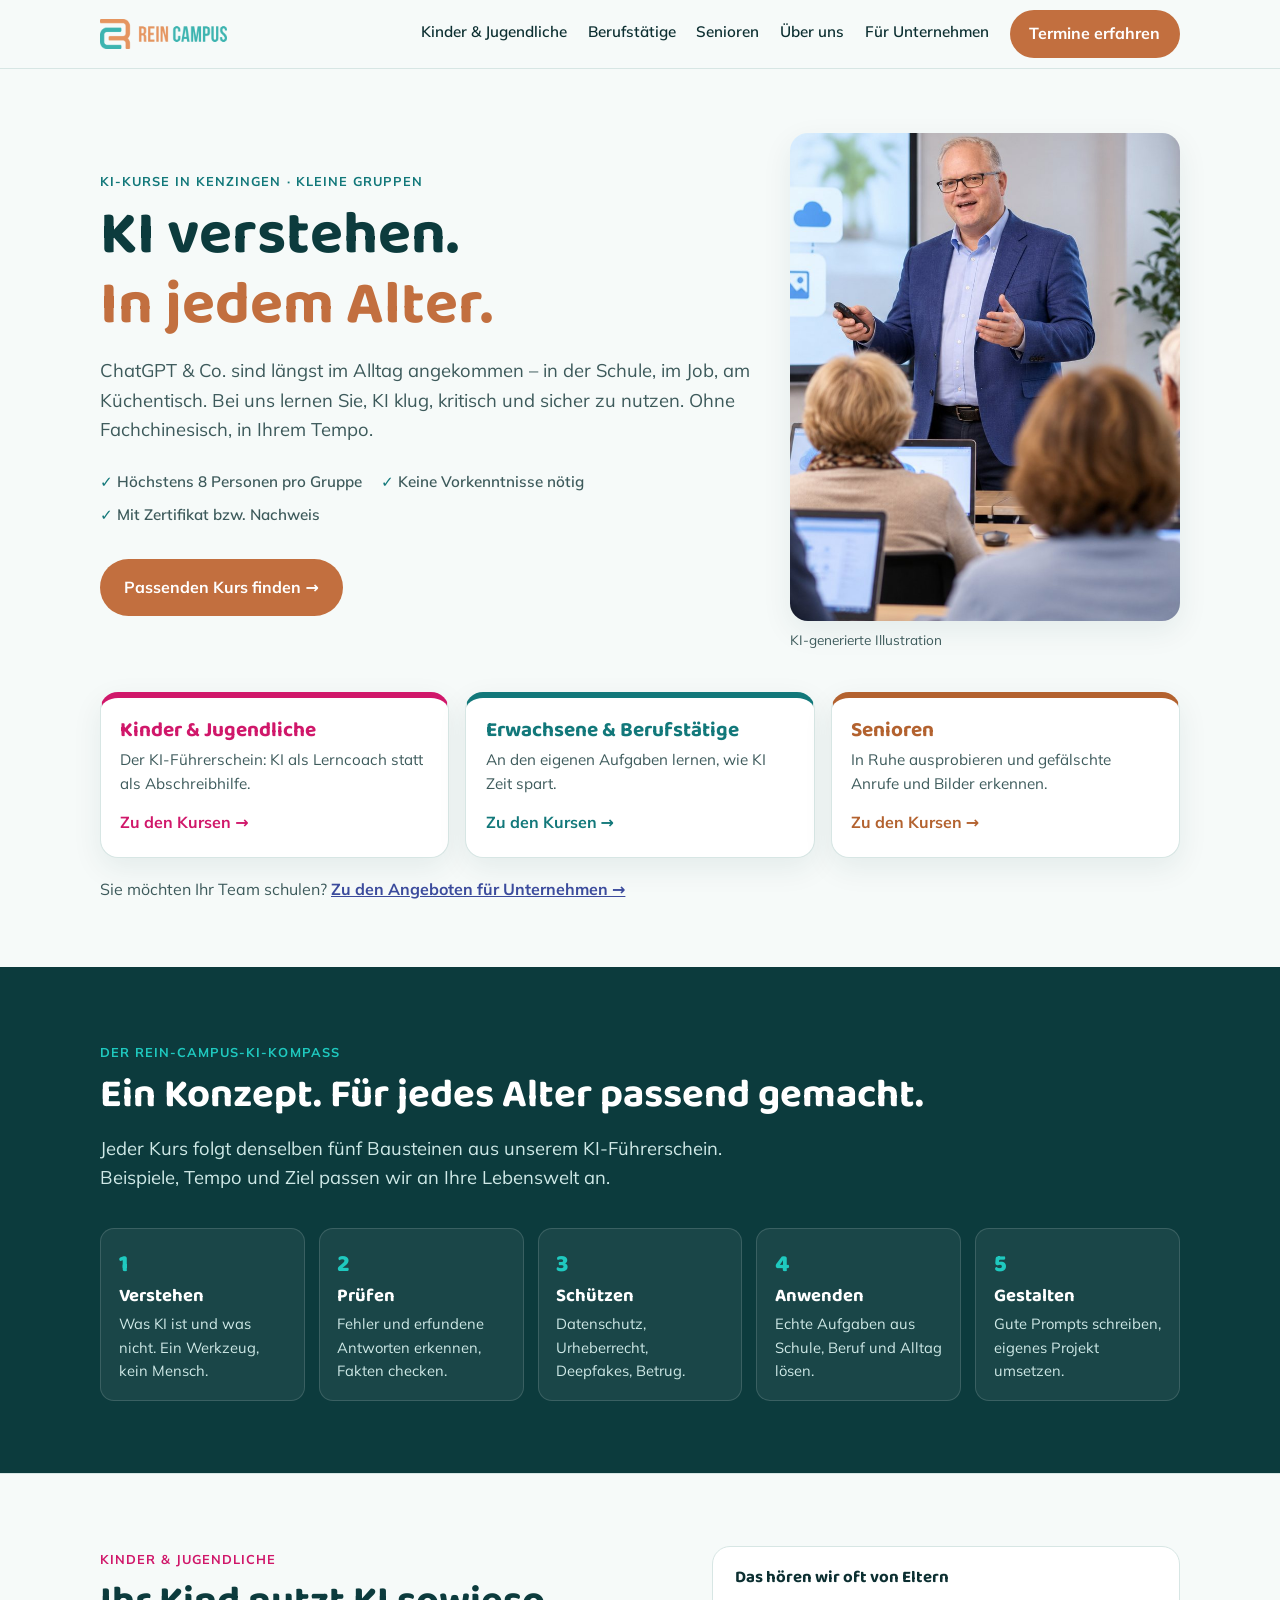
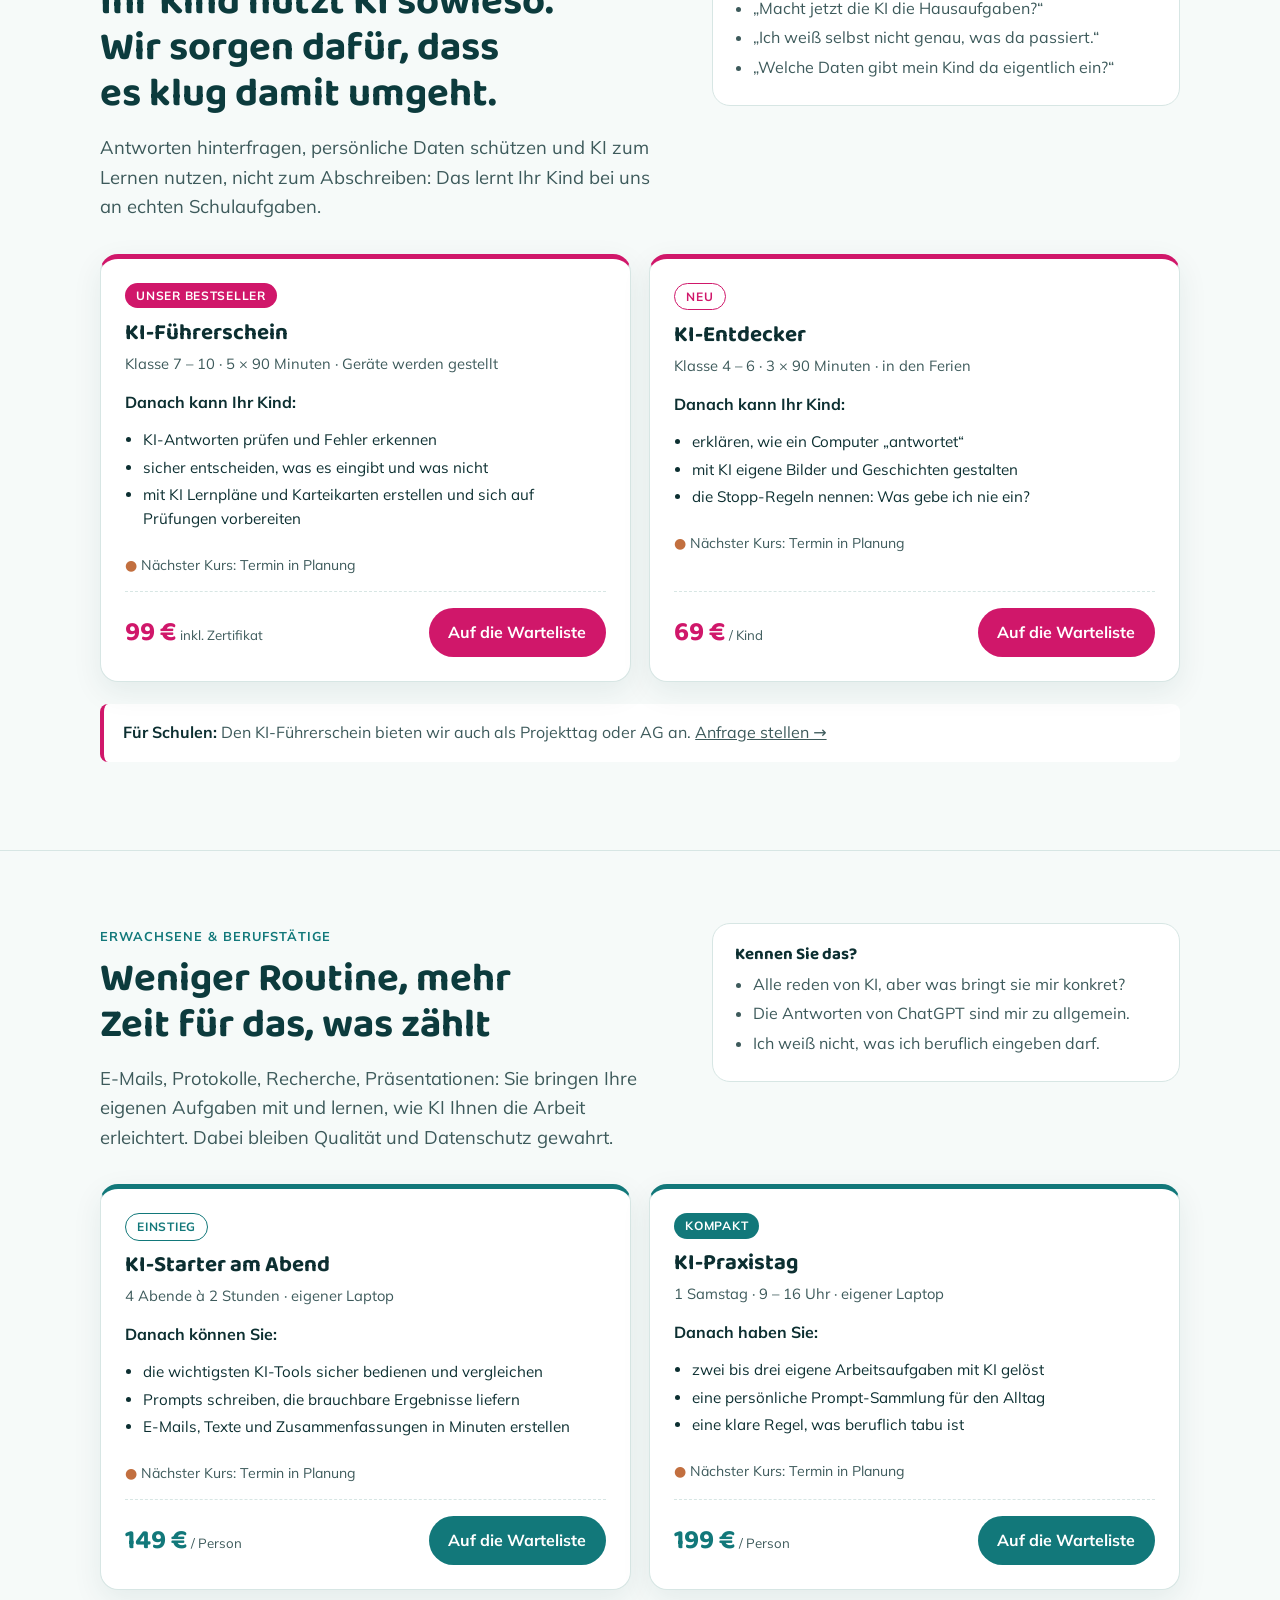
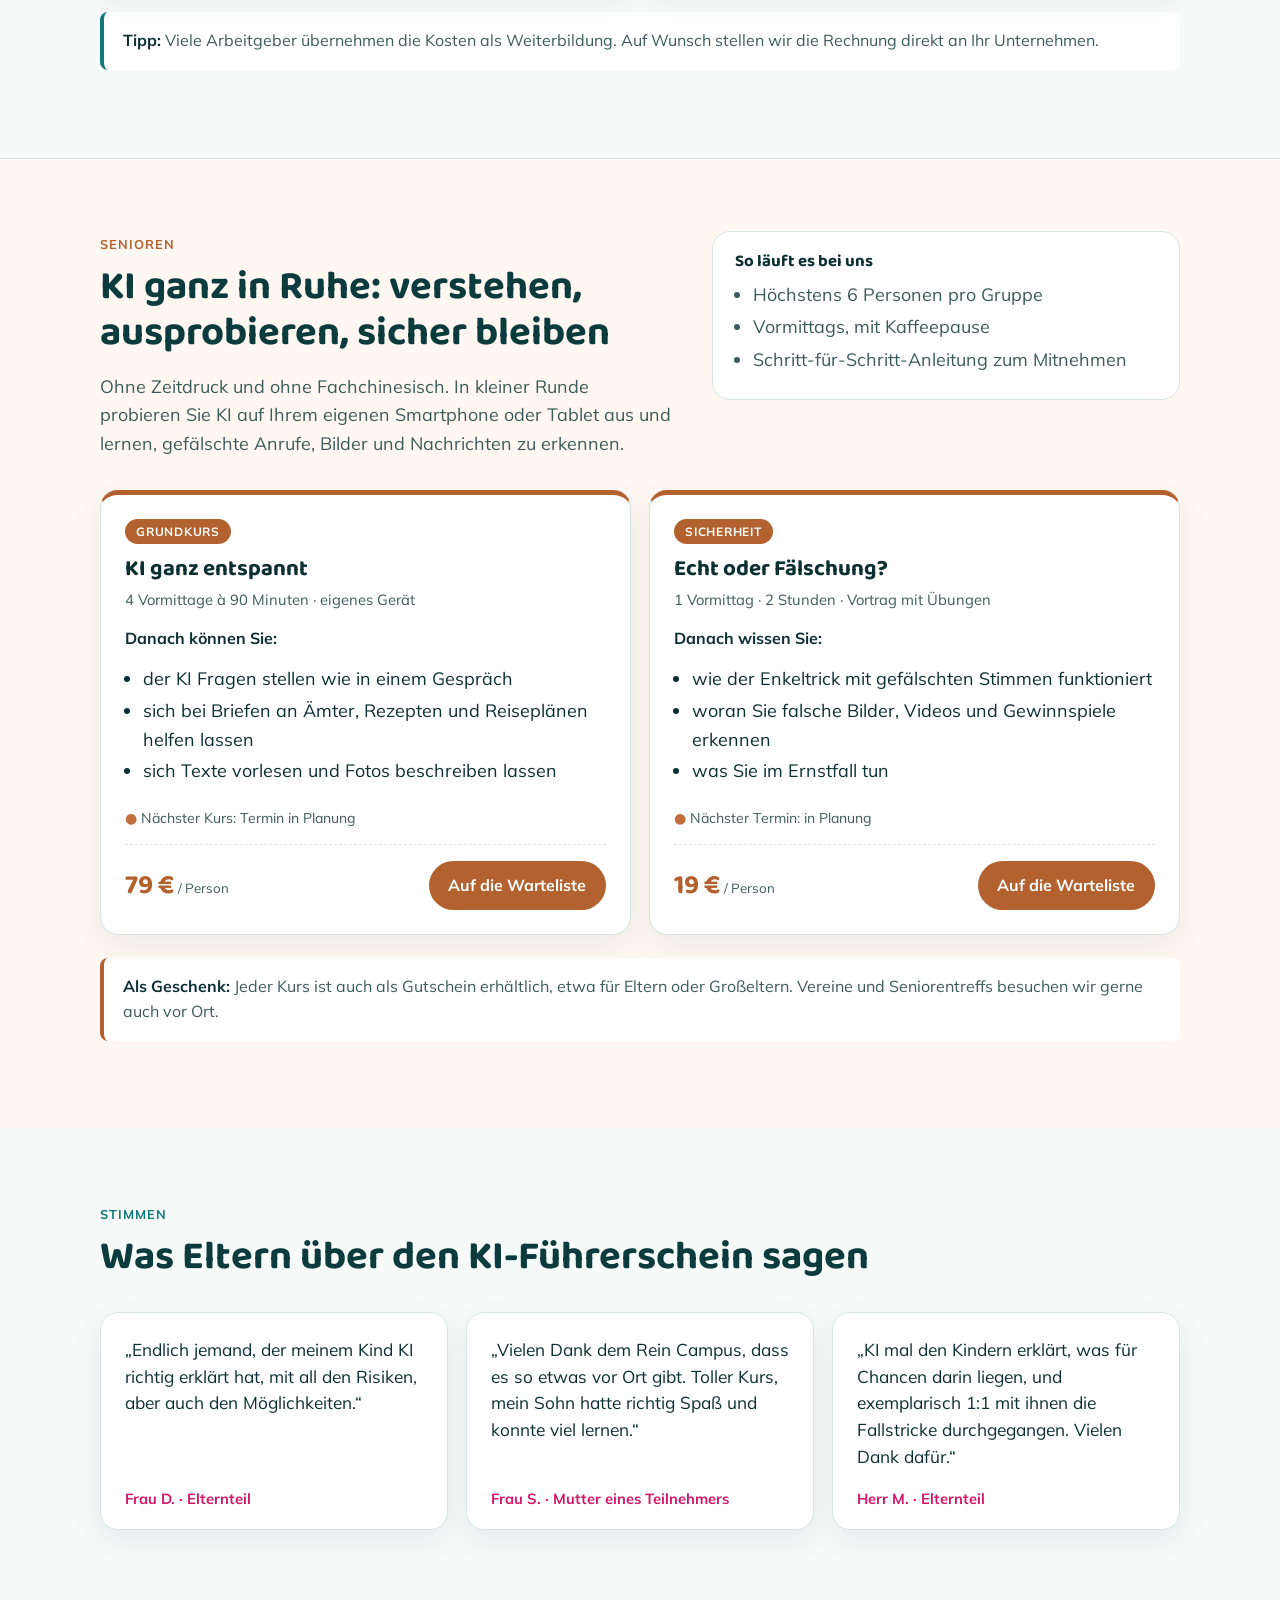
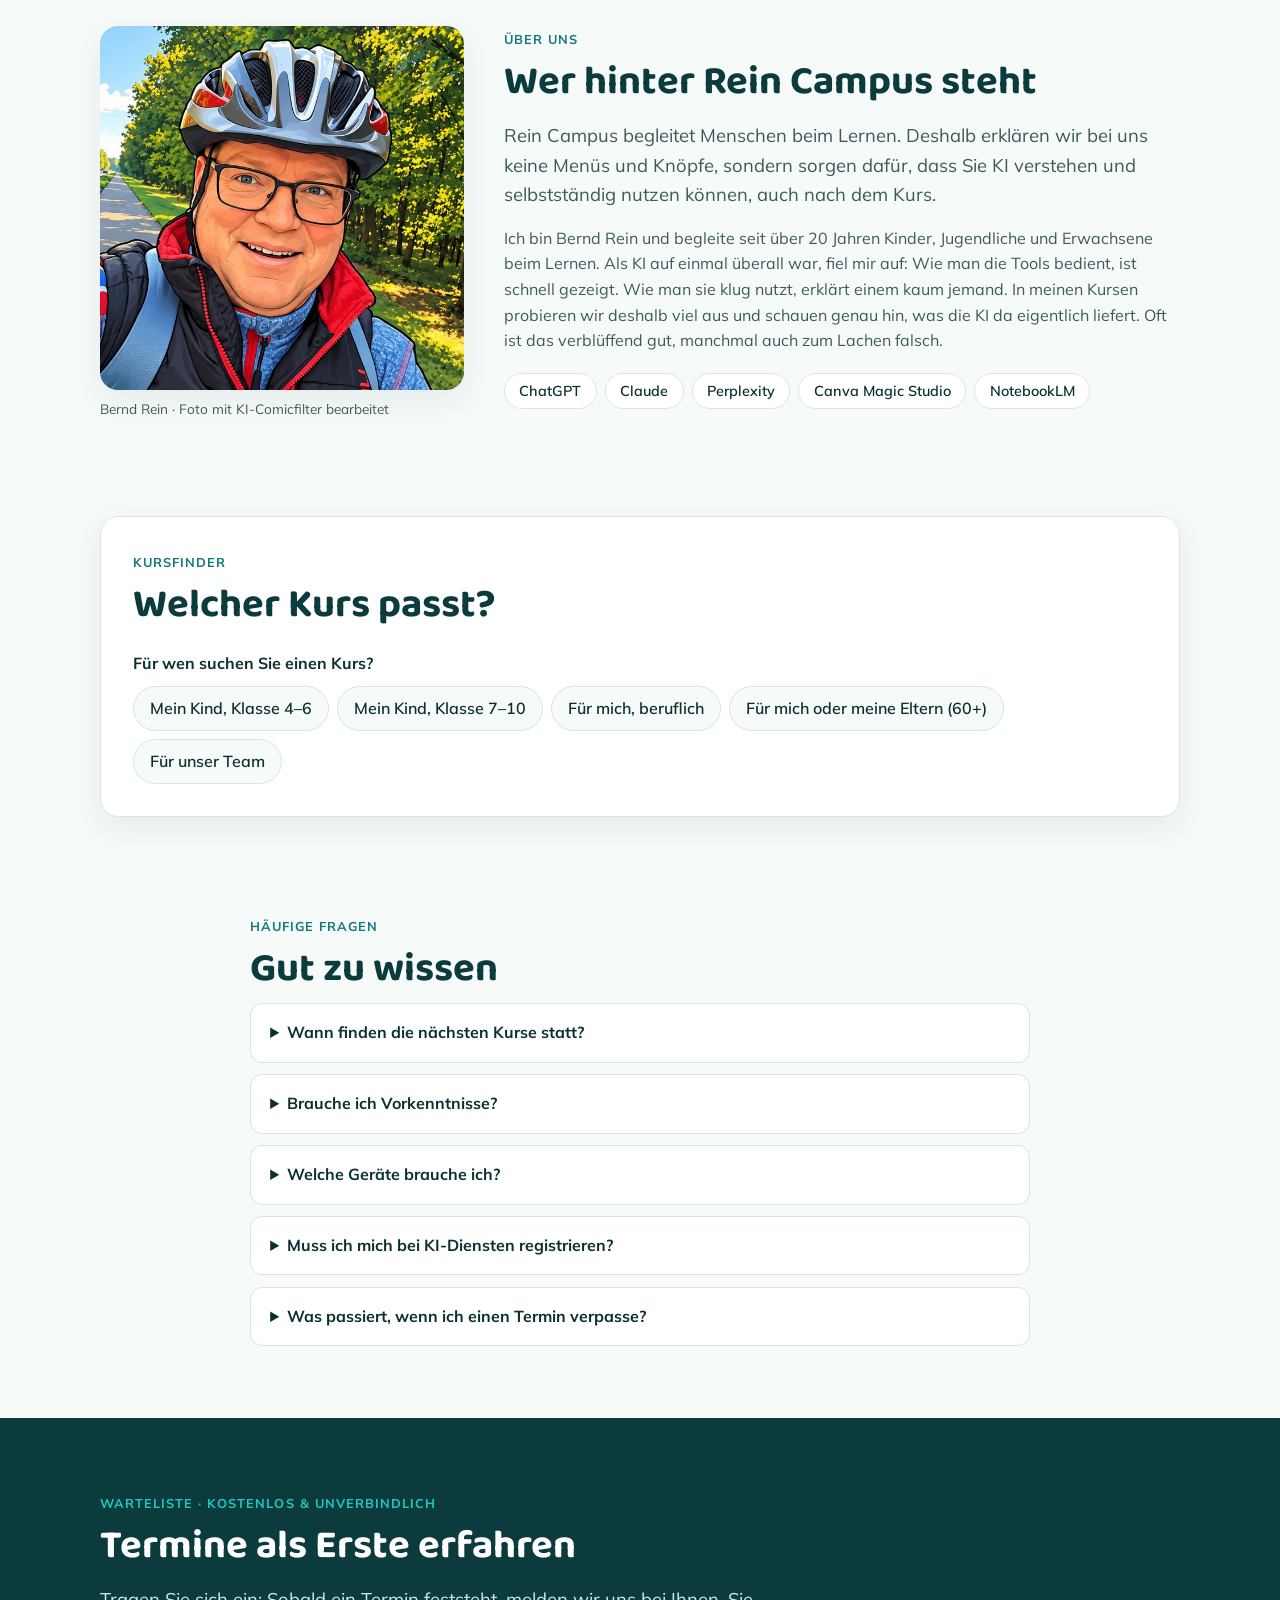
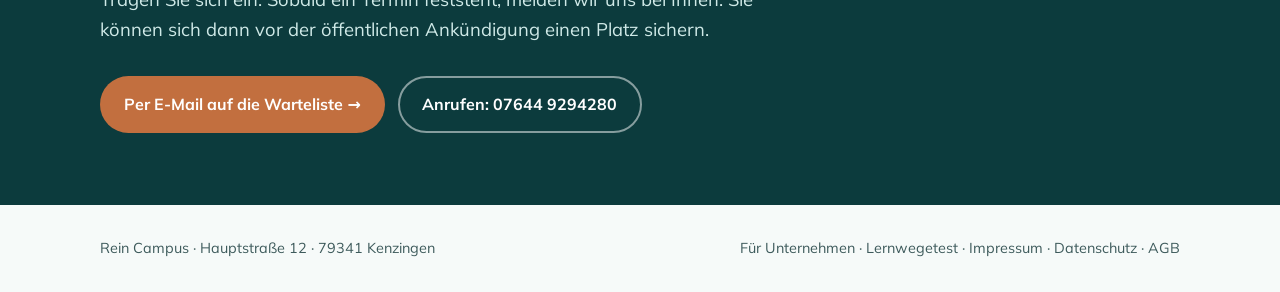
==== index.html @ b0bb27d5 "feat: replace waitlist form with mail and phone contact Co-Authored-By: Claude Haiku 5.5 <noreply@an" ====
<!DOCTYPE html>
<html lang="de">
<head>
<meta charset="UTF-8">
<meta name="viewport" content="width=device-width, initial-scale=1.0">
<meta http-equiv="Content-Security-Policy" content="default-src 'self'; script-src 'self'; style-src 'self' 'unsafe-inline'; img-src 'self' data:; font-src 'self'; connect-src 'self'; form-action 'self'; base-uri 'self'; object-src 'none'">
<meta name="referrer" content="strict-origin-when-cross-origin">
<link rel="icon" type="image/x-icon" href="assets/favicon.ico">
<title>KI-Kurse für jedes Alter | Rein Campus Kenzingen</title>
<meta name="description" content="KI verstehen, kritisch nutzen, sicher anwenden – in kleinen Gruppen für Kinder und Jugendliche, Berufstätige und Senioren. Rein Campus Kenzingen.">
<link rel="canonical" href="https://hello-learn.de/">
<meta property="og:title" content="KI-Kurse für jedes Alter | Rein Campus Kenzingen">
<meta property="og:description" content="KI verstehen, kritisch nutzen, sicher anwenden – in kleinen Gruppen für Kinder und Jugendliche, Berufstätige und Senioren. Rein Campus Kenzingen.">
<meta property="og:url" content="https://hello-learn.de/">
<link rel="stylesheet" href="css/fonts.css">
<link rel="stylesheet" href="css/ki-kurse.css">
<link rel="stylesheet" href="css/kurse-page.css">
<link rel="stylesheet" href="css/effects.css">
</head>
<body>

<header>
  <div class="wrap nav">
    <a href="#top" aria-label="Rein Campus Startseite"><img src="assets/reincampus-logo.png" alt="Rein Campus"></a>
    <nav class="nav-links" aria-label="Hauptnavigation">
      <a href="#jugendliche">Kinder &amp; Jugendliche</a>
      <a href="#berufstaetige">Berufstätige</a>
      <a href="#senioren">Senioren</a>
      <a href="#ueber-uns">Über uns</a>
      <a href="pages/firmen.html">Für Unternehmen</a>
      <a class="btn btn-primary" href="#warteliste">Termine erfahren</a>
    </nav>
  </div>
</header>

<main id="top">

  <!-- HERO -->
  <section class="hero">
    <div class="wrap">
      <div class="hero-grid">
        <div>
          <span class="eyebrow">KI-Kurse in Kenzingen · kleine Gruppen</span>
          <h1>KI verstehen. <span>In jedem Alter.</span></h1>
          <p class="lead">ChatGPT &amp; Co. sind längst im Alltag angekommen – in der Schule, im Job, am Küchentisch. Bei uns lernen Sie, KI klug, kritisch und sicher zu nutzen. Ohne Fachchinesisch, in Ihrem Tempo.</p>
          <ul class="facts">
            <li>Höchstens 8 Personen pro Gruppe</li>
            <li>Keine Vorkenntnisse nötig</li>
            <li>Mit Zertifikat bzw. Nachweis</li>
          </ul>
          <div class="btn-row">
            <a class="btn btn-primary" href="#kursfinder">Passenden Kurs finden →</a>
          </div>
        </div>
        <figure class="hero-photo">
          <img src="assets/kurs-illustration.jpg" width="760" height="950" alt="Illustration: Kursleiter erklärt vor einem Bildschirm, Teilnehmende arbeiten an Laptops">
          <figcaption>KI-generierte Illustration</figcaption>
        </figure>
      </div>

      <div class="aud-grid">
        <a class="aud jugend" href="#jugendliche">
          <h3>Kinder &amp; Jugendliche</h3>
          <p>Der KI-Führerschein: KI als Lerncoach statt als Abschreibhilfe.</p>
          <span class="more">Zu den Kursen →</span>
        </a>
        <a class="aud beruf" href="#berufstaetige">
          <h3>Erwachsene &amp; Berufstätige</h3>
          <p>An den eigenen Aufgaben lernen, wie KI Zeit spart.</p>
          <span class="more">Zu den Kursen →</span>
        </a>
        <a class="aud senior" href="#senioren">
          <h3>Senioren</h3>
          <p>In Ruhe ausprobieren und gefälschte Anrufe und Bilder erkennen.</p>
          <span class="more">Zu den Kursen →</span>
        </a>
      </div>
      <p class="b2b-hint">Sie möchten Ihr Team schulen? <a href="pages/firmen.html">Zu den Angeboten für Unternehmen →</a></p>
    </div>
  </section>

  <!-- KONZEPT -->
  <section class="kompass" id="kompass">
    <div class="wrap">
      <span class="eyebrow">Der Rein-Campus-KI-Kompass</span>
      <h2>Ein Konzept. Für jedes Alter passend gemacht.</h2>
      <p class="lead">Jeder Kurs folgt denselben fünf Bausteinen aus unserem KI-Führerschein. Beispiele, Tempo und Ziel passen wir an Ihre Lebenswelt an.</p>
      <div class="pillars">
        <div class="pillar"><div class="n">1</div><h3>Verstehen</h3><p>Was KI ist und was nicht. Ein Werkzeug, kein Mensch.</p></div>
        <div class="pillar"><div class="n">2</div><h3>Prüfen</h3><p>Fehler und erfundene Antworten erkennen, Fakten checken.</p></div>
        <div class="pillar"><div class="n">3</div><h3>Schützen</h3><p>Datenschutz, Urheberrecht, Deepfakes, Betrug.</p></div>
        <div class="pillar"><div class="n">4</div><h3>Anwenden</h3><p>Echte Aufgaben aus Schule, Beruf und Alltag lösen.</p></div>
        <div class="pillar"><div class="n">5</div><h3>Gestalten</h3><p>Gute Prompts schreiben, eigenes Projekt umsetzen.</p></div>
      </div>
    </div>
  </section>

  <!-- JUGENDLICHE -->
  <section class="target" id="jugendliche">
    <div class="wrap">
      <div class="head">
        <div>
          <span class="eyebrow">Kinder &amp; Jugendliche</span>
          <h2>Ihr Kind nutzt KI sowieso. Wir sorgen dafür, dass es klug damit umgeht.</h2>
          <p class="lead">Antworten hinterfragen, persönliche Daten schützen und KI zum Lernen nutzen, nicht zum Abschreiben: Das lernt Ihr Kind bei uns an echten Schulaufgaben.</p>
        </div>
        <div class="box">
          <h3>Das hören wir oft von Eltern</h3>
          <ul>
            <li>„Macht jetzt die KI die Hausaufgaben?“</li>
            <li>„Ich weiß selbst nicht genau, was da passiert.“</li>
            <li>„Welche Daten gibt mein Kind da eigentlich ein?“</li>
          </ul>
        </div>
      </div>
      <div class="offers">
        <article class="offer">
          <span class="tag">Unser Bestseller</span>
          <h3>KI-Führerschein</h3>
          <p class="meta">Klasse 7 – 10 · 5 × 90 Minuten · Geräte werden gestellt</p>
          <p class="outcome">Danach kann Ihr Kind:</p>
          <ul>
            <li>KI-Antworten prüfen und Fehler erkennen</li>
            <li>sicher entscheiden, was es eingibt und was nicht</li>
            <li>mit KI Lernpläne und Karteikarten erstellen und sich auf Prüfungen vorbereiten</li>
          </ul>
          <p class="status">Nächster Kurs: Termin in Planung</p>
          <div class="price"><div><strong>99 €</strong> <small>inkl. Zertifikat</small></div><a class="btn" href="#warteliste" data-interest="KI-Führerschein (Kl. 7–10)">Auf die Warteliste</a></div>
        </article>
        <article class="offer">
          <span class="tag soft">Neu</span>
          <h3>KI-Entdecker</h3>
          <p class="meta">Klasse 4 – 6 · 3 × 90 Minuten · in den Ferien</p>
          <p class="outcome">Danach kann Ihr Kind:</p>
          <ul>
            <li>erklären, wie ein Computer „antwortet“</li>
            <li>mit KI eigene Bilder und Geschichten gestalten</li>
            <li>die Stopp-Regeln nennen: Was gebe ich nie ein?</li>
          </ul>
          <p class="status">Nächster Kurs: Termin in Planung</p>
          <div class="price"><div><strong>69 €</strong> <small>/ Kind</small></div><a class="btn" href="#warteliste" data-interest="KI-Entdecker (Kl. 4–6)">Auf die Warteliste</a></div>
        </article>
      </div>
      <p class="note"><strong>Für Schulen:</strong> Den KI-Führerschein bieten wir auch als Projekttag oder AG an. <a href="#warteliste" data-interest="KI-Führerschein für Schulen">Anfrage stellen →</a></p>
    </div>
  </section>

  <!-- BERUFSTÄTIGE -->
  <section class="target" id="berufstaetige">
    <div class="wrap">
      <div class="head">
        <div>
          <span class="eyebrow">Erwachsene &amp; Berufstätige</span>
          <h2>Weniger Routine, mehr Zeit für das, was zählt</h2>
          <p class="lead">E-Mails, Protokolle, Recherche, Präsentationen: Sie bringen Ihre eigenen Aufgaben mit und lernen, wie KI Ihnen die Arbeit erleichtert. Dabei bleiben Qualität und Datenschutz gewahrt.</p>
        </div>
        <div class="box">
          <h3>Kennen Sie das?</h3>
          <ul>
            <li>Alle reden von KI, aber was bringt sie mir konkret?</li>
            <li>Die Antworten von ChatGPT sind mir zu allgemein.</li>
            <li>Ich weiß nicht, was ich beruflich eingeben darf.</li>
          </ul>
        </div>
      </div>
      <div class="offers">
        <article class="offer">
          <span class="tag soft">Einstieg</span>
          <h3>KI-Starter am Abend</h3>
          <p class="meta">4 Abende à 2 Stunden · eigener Laptop</p>
          <p class="outcome">Danach können Sie:</p>
          <ul>
            <li>die wichtigsten KI-Tools sicher bedienen und vergleichen</li>
            <li>Prompts schreiben, die brauchbare Ergebnisse liefern</li>
            <li>E-Mails, Texte und Zusammenfassungen in Minuten erstellen</li>
          </ul>
          <p class="status">Nächster Kurs: Termin in Planung</p>
          <div class="price"><div><strong>149 €</strong> <small>/ Person</small></div><a class="btn" href="#warteliste" data-interest="KI-Starter am Abend">Auf die Warteliste</a></div>
        </article>
        <article class="offer">
          <span class="tag">Kompakt</span>
          <h3>KI-Praxistag</h3>
          <p class="meta">1 Samstag · 9 – 16 Uhr · eigener Laptop</p>
          <p class="outcome">Danach haben Sie:</p>
          <ul>
            <li>zwei bis drei eigene Arbeitsaufgaben mit KI gelöst</li>
            <li>eine persönliche Prompt-Sammlung für den Alltag</li>
            <li>eine klare Regel, was beruflich tabu ist</li>
          </ul>
          <p class="status">Nächster Kurs: Termin in Planung</p>
          <div class="price"><div><strong>199 €</strong> <small>/ Person</small></div><a class="btn" href="#warteliste" data-interest="KI-Praxistag">Auf die Warteliste</a></div>
        </article>
      </div>
      <p class="note"><strong>Tipp:</strong> Viele Arbeitgeber übernehmen die Kosten als Weiterbildung. Auf Wunsch stellen wir die Rechnung direkt an Ihr Unternehmen.</p>
    </div>
  </section>

  <!-- SENIOREN -->
  <section class="target" id="senioren">
    <div class="wrap">
      <div class="head">
        <div>
          <span class="eyebrow">Senioren</span>
          <h2>KI ganz in Ruhe: verstehen, ausprobieren, sicher bleiben</h2>
          <p class="lead">Ohne Zeitdruck und ohne Fachchinesisch. In kleiner Runde probieren Sie KI auf Ihrem eigenen Smartphone oder Tablet aus und lernen, gefälschte Anrufe, Bilder und Nachrichten zu erkennen.</p>
        </div>
        <div class="box">
          <h3>So läuft es bei uns</h3>
          <ul>
            <li>Höchstens 6 Personen pro Gruppe</li>
            <li>Vormittags, mit Kaffeepause</li>
            <li>Schritt-für-Schritt-Anleitung zum Mitnehmen</li>
          </ul>
        </div>
      </div>
      <div class="offers">
        <article class="offer">
          <span class="tag">Grundkurs</span>
          <h3>KI ganz entspannt</h3>
          <p class="meta">4 Vormittage à 90 Minuten · eigenes Gerät</p>
          <p class="outcome">Danach können Sie:</p>
          <ul>
            <li>der KI Fragen stellen wie in einem Gespräch</li>
            <li>sich bei Briefen an Ämter, Rezepten und Reiseplänen helfen lassen</li>
            <li>sich Texte vorlesen und Fotos beschreiben lassen</li>
          </ul>
          <p class="status">Nächster Kurs: Termin in Planung</p>
          <div class="price"><div><strong>79 €</strong> <small>/ Person</small></div><a class="btn" href="#warteliste" data-interest="KI ganz entspannt (Senioren)">Auf die Warteliste</a></div>
        </article>
        <article class="offer">
          <span class="tag">Sicherheit</span>
          <h3>Echt oder Fälschung?</h3>
          <p class="meta">1 Vormittag · 2 Stunden · Vortrag mit Übungen</p>
          <p class="outcome">Danach wissen Sie:</p>
          <ul>
            <li>wie der Enkeltrick mit gefälschten Stimmen funktioniert</li>
            <li>woran Sie falsche Bilder, Videos und Gewinnspiele erkennen</li>
            <li>was Sie im Ernstfall tun</li>
          </ul>
          <p class="status">Nächster Termin: in Planung</p>
          <div class="price"><div><strong>19 €</strong> <small>/ Person</small></div><a class="btn" href="#warteliste" data-interest="Echt oder Fälschung? (Senioren)">Auf die Warteliste</a></div>
        </article>
      </div>
      <p class="note"><strong>Als Geschenk:</strong> Jeder Kurs ist auch als Gutschein erhältlich, etwa für Eltern oder Großeltern. Vereine und Seniorentreffs besuchen wir gerne auch vor Ort.</p>
    </div>
  </section>

  <!-- STIMMEN -->
  <section id="stimmen" style="--c:var(--teal);">
    <div class="wrap">
      <span class="eyebrow">Stimmen</span>
      <h2>Was Eltern über den KI-Führerschein sagen</h2>
      <div class="quotes">
        <figure class="quote">
          <blockquote>„Endlich jemand, der meinem Kind KI richtig erklärt hat, mit all den Risiken, aber auch den Möglichkeiten.“</blockquote>
          <figcaption>Frau D. · Elternteil</figcaption>
        </figure>
        <figure class="quote">
          <blockquote>„Vielen Dank dem Rein Campus, dass es so etwas vor Ort gibt. Toller Kurs, mein Sohn hatte richtig Spaß und konnte viel lernen.“</blockquote>
          <figcaption>Frau S. · Mutter eines Teilnehmers</figcaption>
        </figure>
        <figure class="quote">
          <blockquote>„KI mal den Kindern erklärt, was für Chancen darin liegen, und exemplarisch 1:1 mit ihnen die Fallstricke durchgegangen. Vielen Dank dafür.“</blockquote>
          <figcaption>Herr M. · Elternteil</figcaption>
        </figure>
      </div>
    </div>
  </section>

  <!-- ÜBER UNS -->
  <section id="ueber-uns" class="about" style="padding-top:24px; --c:var(--teal);">
    <div class="wrap">
      <div class="about-grid">
        <figure class="portrait">
          <img src="assets/bernd-rein.jpg" width="640" height="640" alt="Bernd Rein lächelnd mit Fahrradhelm auf einem Radweg im Grünen">
          <figcaption>Bernd Rein · Foto mit KI-Comicfilter bearbeitet</figcaption>
        </figure>
        <div>
          <span class="eyebrow">Über uns</span>
          <h2>Wer hinter Rein Campus steht</h2>
          <p class="lead">Rein Campus begleitet Menschen beim Lernen. Deshalb erklären wir bei uns keine Menüs und Knöpfe, sondern sorgen dafür, dass Sie KI verstehen und selbstständig nutzen können, auch nach dem Kurs.</p>
          <p>Ich bin Bernd Rein und begleite seit über 20 Jahren Kinder, Jugendliche und Erwachsene beim Lernen. Als KI auf einmal überall war, fiel mir auf: Wie man die Tools bedient, ist schnell gezeigt. Wie man sie klug nutzt, erklärt einem kaum jemand. In meinen Kursen probieren wir deshalb viel aus und schauen genau hin, was die KI da eigentlich liefert. Oft ist das verblüffend gut, manchmal auch zum Lachen falsch.</p>
          <div class="tools" aria-label="Eingesetzte Programme">
            <span>ChatGPT</span><span>Claude</span><span>Perplexity</span><span>Canva Magic Studio</span><span>NotebookLM</span>
          </div>
        </div>
      </div>
    </div>
  </section>

  <!-- KURSFINDER -->
  <section id="kursfinder" style="padding-top:24px;">
    <div class="wrap">
      <div class="finder">
        <span class="eyebrow" style="--c:var(--teal);">Kursfinder</span>
        <h2>Welcher Kurs passt?</h2>
        <div class="q">
          <p>Für wen suchen Sie einen Kurs?</p>
          <div class="chips">
            <button class="chip" type="button" data-v="kind" aria-pressed="false">Mein Kind, Klasse 4–6</button>
            <button class="chip" type="button" data-v="teen" aria-pressed="false">Mein Kind, Klasse 7–10</button>
            <button class="chip" type="button" data-v="me" aria-pressed="false">Für mich, beruflich</button>
            <button class="chip" type="button" data-v="senior" aria-pressed="false">Für mich oder meine Eltern (60+)</button>
            <button class="chip" type="button" data-v="team" aria-pressed="false">Für unser Team</button>
          </div>
        </div>
        <div class="result" id="finder-result" aria-live="polite">
          <h3 id="finder-title"></h3>
          <p id="finder-text"></p>
          <a class="btn btn-primary" id="finder-link" href="#warteliste">Mehr erfahren →</a>
        </div>
      </div>
    </div>
  </section>

  <!-- FAQ -->
  <section id="faq" style="padding-top:24px; --c:var(--teal);">
    <div class="wrap narrow">
      <span class="eyebrow">Häufige Fragen</span>
      <h2>Gut zu wissen</h2>
      <details><summary>Wann finden die nächsten Kurse statt?</summary><p>Die Termine planen wir gerade. Wenn Sie sich auf die Warteliste setzen, erfahren Sie die Termine als Erste und können sich vor der öffentlichen Ankündigung einen Platz sichern. Die Warteliste ist kostenlos und unverbindlich.</p></details>
      <details><summary>Brauche ich Vorkenntnisse?</summary><p>Nein. Alle Kurse beginnen bei den Grundlagen.</p></details>
      <details><summary>Welche Geräte brauche ich?</summary><p>In Kinder- und Jugendkursen stellen wir alle Geräte. Erwachsene und Senioren arbeiten mit ihrem eigenen Laptop, Tablet oder Smartphone. So klappt es zu Hause direkt weiter.</p></details>
      <details><summary>Muss ich mich bei KI-Diensten registrieren?</summary><p>Nicht zwingend. Wir zeigen Ihnen, welche Dienste ohne Konto funktionieren und worauf Sie bei einer Registrierung achten sollten.</p></details>
      <details><summary>Was passiert, wenn ich einen Termin verpasse?</summary><p>Sprechen Sie uns an. Wir finden gemeinsam eine Lösung, damit Ihnen kein Inhalt fehlt.</p></details>
    </div>
  </section>

  <!-- WARTELISTE -->
  <section class="contact" id="warteliste">
    <div class="wrap">
      <span class="eyebrow">Warteliste · kostenlos &amp; unverbindlich</span>
      <h2>Termine als Erste erfahren</h2>
      <p class="lead">Tragen Sie sich ein: Sobald ein Termin feststeht, melden wir uns bei Ihnen. Sie können sich dann vor der öffentlichen Ankündigung einen Platz sichern.</p>
      <div class="btn-row">
        <a class="btn btn-primary" href="mailto:info@rein-campus.de?subject=Warteliste&amp;body=Guten%20Tag%2C%0A%0Abitte%20setzen%20Sie%20mich%20auf%20die%20Warteliste%20f%C3%BCr%20folgenden%20Kurs%3A%20%0A%0AVorname%3A%20%0AKurs%3A%20">Per E-Mail auf die Warteliste →</a>
        <a class="btn btn-ghost" href="tel:+4976449294280">Anrufen: 07644 9294280</a>
      </div>
    </div>
  </section>
</main>

<footer>
  <div class="wrap">
    <span>Rein Campus · Hauptstraße 12 · 79341 Kenzingen</span>
    <span><a href="pages/firmen.html">Für Unternehmen</a> · <a href="pages/lernwegetest.html" target="_blank" rel="noopener">Lernwegetest</a> · <a href="legal/impressum.html">Impressum</a> · <a href="legal/datenschutz.html">Datenschutz</a> · <a href="legal/agb.html">AGB</a></span>
  </div>
</footer>

<script type="module" src="js/index-page.js"></script>
</body>
</html>
---- css/fonts.css ----
/* Self-hosted fonts (latin, latin-ext) — Baloo 2, Mulish, IBM Plex Mono */
/* latin-ext */
@font-face {
  font-family: 'Baloo 2';
  font-style: normal;
  font-weight: 500 800;
  font-display: swap;
  src: url(../fonts/Baloo2/Baloo2-latin-ext.woff2) format('woff2');
  unicode-range: U+0100-02BA, U+02BD-02C5, U+02C7-02CC, U+02CE-02D7, U+02DD-02FF, U+0304, U+0308, U+0329, U+1D00-1DBF, U+1E00-1E9F, U+1EF2-1EFF, U+2020, U+20A0-20AB, U+20AD-20C0, U+2113, U+2C60-2C7F, U+A720-A7FF;
}

/* latin */
@font-face {
  font-family: 'Baloo 2';
  font-style: normal;
  font-weight: 500 800;
  font-display: swap;
  src: url(../fonts/Baloo2/Baloo2-latin.woff2) format('woff2');
  unicode-range: U+0000-00FF, U+0131, U+0152-0153, U+02BB-02BC, U+02C6, U+02DA, U+02DC, U+0304, U+0308, U+0329, U+2000-206F, U+20AC, U+2122, U+2191, U+2193, U+2212, U+2215, U+FEFF, U+FFFD;
}

/* latin-ext */
@font-face {
  font-family: 'IBM Plex Mono';
  font-style: normal;
  font-weight: 600;
  font-display: swap;
  src: url(../fonts/IBMPlexMono/IBMPlexMono-latin-ext.woff2) format('woff2');
  unicode-range: U+0100-02BA, U+02BD-02C5, U+02C7-02CC, U+02CE-02D7, U+02DD-02FF, U+0304, U+0308, U+0329, U+1D00-1DBF, U+1E00-1E9F, U+1EF2-1EFF, U+2020, U+20A0-20AB, U+20AD-20C0, U+2113, U+2C60-2C7F, U+A720-A7FF;
}

/* latin */
@font-face {
  font-family: 'IBM Plex Mono';
  font-style: normal;
  font-weight: 600;
  font-display: swap;
  src: url(../fonts/IBMPlexMono/IBMPlexMono-latin.woff2) format('woff2');
  unicode-range: U+0000-00FF, U+0131, U+0152-0153, U+02BB-02BC, U+02C6, U+02DA, U+02DC, U+0304, U+0308, U+0329, U+2000-206F, U+20AC, U+2122, U+2191, U+2193, U+2212, U+2215, U+FEFF, U+FFFD;
}

/* latin-ext */
@font-face {
  font-family: 'Mulish';
  font-style: italic;
  font-weight: 500;
  font-display: swap;
  src: url(../fonts/Mulish/Mulish-Italic-latin-ext.woff2) format('woff2');
  unicode-range: U+0100-02BA, U+02BD-02C5, U+02C7-02CC, U+02CE-02D7, U+02DD-02FF, U+0304, U+0308, U+0329, U+1D00-1DBF, U+1E00-1E9F, U+1EF2-1EFF, U+2020, U+20A0-20AB, U+20AD-20C0, U+2113, U+2C60-2C7F, U+A720-A7FF;
}

/* latin */
@font-face {
  font-family: 'Mulish';
  font-style: italic;
  font-weight: 500;
  font-display: swap;
  src: url(../fonts/Mulish/Mulish-Italic-latin.woff2) format('woff2');
  unicode-range: U+0000-00FF, U+0131, U+0152-0153, U+02BB-02BC, U+02C6, U+02DA, U+02DC, U+0304, U+0308, U+0329, U+2000-206F, U+20AC, U+2122, U+2191, U+2193, U+2212, U+2215, U+FEFF, U+FFFD;
}

/* latin-ext */
@font-face {
  font-family: 'Mulish';
  font-style: normal;
  font-weight: 400 700;
  font-display: swap;
  src: url(../fonts/Mulish/Mulish-latin-ext.woff2) format('woff2');
  unicode-range: U+0100-02BA, U+02BD-02C5, U+02C7-02CC, U+02CE-02D7, U+02DD-02FF, U+0304, U+0308, U+0329, U+1D00-1DBF, U+1E00-1E9F, U+1EF2-1EFF, U+2020, U+20A0-20AB, U+20AD-20C0, U+2113, U+2C60-2C7F, U+A720-A7FF;
}

/* latin */
@font-face {
  font-family: 'Mulish';
  font-style: normal;
  font-weight: 400 700;
  font-display: swap;
  src: url(../fonts/Mulish/Mulish-latin.woff2) format('woff2');
  unicode-range: U+0000-00FF, U+0131, U+0152-0153, U+02BB-02BC, U+02C6, U+02DA, U+02DC, U+0304, U+0308, U+0329, U+2000-206F, U+20AC, U+2122, U+2191, U+2193, U+2212, U+2215, U+FEFF, U+FFFD;
}
---- css/ki-kurse.css ----
/* Gemeinsame Styles für index.html und pages/firmen.html */
:root{
  --bg:#f6faf9;
  --surface:#ffffff;
  --ink:#0c2f31;
  --ink-soft:#3d5a5b;
  --line:#d7e6e4;
  --teal:#12787a;
  --teal-deep:#0c3b3d;
  --teal-pop:#1fc9bf;
  --orange:#e6905f;
  --orange-strong:#c26f3f;
  /* Zielgruppen-Akzente */
  --c-jugend:#d0176a;
  --c-beruf:#12787a;
  --c-senior:#b3622f;
  --c-firma:#3b4b9c;
  --c:var(--teal);
  --radius:18px;
  --shadow:0 10px 30px rgba(12,59,61,.08);
  --display:'Baloo 2',system-ui,sans-serif;
}
*{box-sizing:border-box;}
html{scroll-behavior:smooth;}
body{
  margin:0; background:var(--bg); color:var(--ink);
  font-family:'Mulish',system-ui,sans-serif; line-height:1.6;
  -webkit-font-smoothing:antialiased;
}
h1,h2,h3{font-family:var(--display); line-height:1.15; text-wrap:balance; margin:0;}
h2{font-size:clamp(1.8rem,4vw,2.5rem); color:var(--teal-deep);}
a{color:inherit;}
img{max-width:100%;}
.wrap{max-width:1120px; margin:0 auto; padding:0 20px;}
.narrow{max-width:820px;}
section{padding:72px 0;}
.eyebrow{
  display:inline-block; font-weight:700; font-size:.8rem; letter-spacing:.08em;
  text-transform:uppercase; color:var(--c); margin-bottom:.6rem;
}
.lead{font-size:1.15rem; color:var(--ink-soft); max-width:62ch; margin:1rem 0 0;}
.btn{
  display:inline-flex; align-items:center; gap:.4rem; text-decoration:none;
  font-weight:700; padding:.85rem 1.4rem; border-radius:999px; border:2px solid transparent;
  cursor:pointer; font-size:1rem; font-family:inherit;
}
.btn-primary{background:var(--orange-strong); color:#fff;}
.btn-primary:hover{background:#a95c30;}
.btn-ghost{border-color:currentColor; color:var(--teal-deep); background:transparent;}
.btn-row{display:flex; gap:.8rem; flex-wrap:wrap; margin-top:2rem;}
.btn:focus-visible,a:focus-visible,button:focus-visible,input:focus-visible,select:focus-visible,textarea:focus-visible{outline:3px solid var(--teal-pop); outline-offset:3px;}

/* Platzhalter */
.ph{
  border:2px dashed #d9b44a; background:#fffbea; color:#6b4b00;
  border-radius:12px; padding:.9rem 1rem; font-size:.92rem;
}
.ph b{display:block; font-size:.72rem; letter-spacing:.08em; text-transform:uppercase; margin-bottom:.2rem;}

/* Header */
header{position:sticky; top:0; z-index:20; background:rgba(246,250,249,.94); backdrop-filter:blur(8px); border-bottom:1px solid var(--line);}
.nav{display:flex; align-items:center; justify-content:space-between; gap:1rem; height:68px;}
.nav img{height:30px; width:auto; display:block;}
.nav-links{display:flex; gap:1.3rem; align-items:center; font-weight:600; font-size:.95rem;}
.nav-links a{text-decoration:none;}
.nav-links a:not(.btn):hover{color:var(--teal);}
.nav-links .btn{padding:.55rem 1.1rem;}
@media (max-width:900px){ .nav-links a:not(.btn){display:none;} }

/* Hero */
.hero{padding:64px 0 48px;}
.hero h1{font-size:clamp(2.2rem,5.5vw,3.8rem); color:var(--teal-deep); max-width:18ch;}
.hero h1 span{color:var(--orange-strong);}
.hero-grid{display:grid; grid-template-columns:1.25fr .75fr; gap:40px; align-items:center;}
@media (max-width:860px){ .hero-grid{grid-template-columns:1fr;} }
.facts{display:flex; flex-wrap:wrap; gap:.5rem 1.2rem; margin-top:1.6rem; padding:0; list-style:none; color:var(--ink-soft); font-weight:600; font-size:.95rem;}
.facts li::before{content:"✓ "; color:var(--teal); font-weight:800;}
.photo{aspect-ratio:4/5; display:flex; align-items:center; justify-content:center; text-align:center;}
.hero-photo{margin:0;}
.hero-photo img{display:block; width:100%; height:auto; aspect-ratio:4/5; object-fit:cover; border-radius:var(--radius); box-shadow:var(--shadow);}
.hero-photo figcaption{margin-top:.5rem; font-size:.85rem; color:var(--ink-soft);}

/* Zwei-Spalten-Kopf je Sektion */
.head{display:grid; grid-template-columns:1.1fr .9fr; gap:40px; align-items:start;}
@media (max-width:860px){ .head{grid-template-columns:1fr; gap:24px;} }
.box{background:var(--surface); border:1px solid var(--line); border-radius:var(--radius); padding:1.3rem 1.4rem;}
.box h3{font-size:1.05rem; margin-bottom:.5rem;}
.box ul{margin:0; padding-left:1.1rem; color:var(--ink-soft);}
.box li{margin:.25rem 0;}

/* Angebotskarten */
.offers{display:grid; grid-template-columns:repeat(auto-fit,minmax(280px,1fr)); gap:18px; margin-top:2rem;}
.offer{
  background:var(--surface); border:1px solid var(--line); border-top:5px solid var(--c);
  border-radius:var(--radius); padding:1.5rem; display:flex; flex-direction:column; box-shadow:var(--shadow);
}
.offer .tag{align-self:flex-start; font-size:.75rem; font-weight:700; text-transform:uppercase; letter-spacing:.06em; background:var(--c); color:#fff; border-radius:999px; padding:.2rem .7rem; margin-bottom:.8rem;}
.offer .tag.soft{background:transparent; color:var(--c); border:1.5px solid var(--c);}
.offer h3{font-size:1.4rem;}
.offer .meta{color:var(--ink-soft); font-size:.92rem; margin:.3rem 0 .9rem;}
.offer .outcome{font-weight:700; margin:0 0 .6rem;}
.offer ul{margin:0 0 1.2rem; padding-left:1.1rem; font-size:.95rem;}
.offer li{margin:.2rem 0;}
.status{font-size:.88rem; color:var(--ink-soft); margin:0 0 .9rem;}
.status::before{content:"● "; color:var(--orange-strong);}
.price{margin-top:auto; display:flex; flex-wrap:wrap; align-items:center; justify-content:space-between; gap:.6rem 1rem; border-top:1px dashed var(--line); padding-top:1rem;}
.price strong{font-family:var(--display); font-size:1.7rem; color:var(--c);}
.price small{color:var(--ink-soft);}
.price .btn{padding:.6rem 1.1rem; background:var(--c); color:#fff;}
.note{margin-top:1.4rem; padding:1rem 1.2rem; border-left:4px solid var(--c); background:var(--surface); border-radius:8px; color:var(--ink-soft);}
.note strong{color:var(--ink);}

/* Stimmen */
.quotes{display:grid; grid-template-columns:repeat(3,1fr); gap:18px; margin-top:2rem;}
@media (max-width:860px){ .quotes{grid-template-columns:1fr;} }

/* Schritte */
.steps{display:grid; grid-template-columns:repeat(4,1fr); gap:16px; margin-top:2rem; counter-reset:s;}
@media (max-width:860px){ .steps{grid-template-columns:1fr 1fr;} }
@media (max-width:520px){ .steps{grid-template-columns:1fr;} }
.steps div{background:var(--surface); border:1px solid var(--line); border-radius:14px; padding:1.2rem;}
.steps div::before{counter-increment:s; content:counter(s); display:block; font-family:var(--display); font-weight:800; font-size:1.6rem; color:var(--c);}
.steps h3{font-size:1.1rem; margin-bottom:.2rem;}
.steps p{margin:0; color:var(--ink-soft); font-size:.94rem;}

/* FAQ */
details{background:var(--surface); border:1px solid var(--line); border-radius:12px; padding:1rem 1.2rem; margin-top:.7rem;}
summary{font-weight:700; cursor:pointer;}
details p{margin:.6rem 0 0; color:var(--ink-soft);}

/* Kontakt / Formular */
.contact{background:var(--teal-deep); color:#fff;}
.contact h2{color:#fff;}
.contact .eyebrow{color:var(--teal-pop);}
.contact .lead{color:#cfe9e7;}
form{
  display:flex; flex-wrap:wrap; gap:18px 16px; margin-top:2rem; max-width:760px;
  padding:clamp(1.1rem,3.5vw,2rem); border-radius:var(--radius);
  background:rgba(255,255,255,.05); border:1px solid rgba(255,255,255,.12);
  box-shadow:0 20px 50px rgba(0,0,0,.18);
}
form label{flex:1 1 calc(50% - 8px); display:flex; flex-direction:column; gap:.4rem; font-weight:700; font-size:.9rem; letter-spacing:.01em; color:#e6f5f3; min-width:0;}
form .full{flex-basis:100%;}
@media (max-width:640px){ form label{flex-basis:100%;} }
form :is(input,select,textarea){
  width:100%; min-width:0; min-height:48px; font:inherit; font-weight:500; padding:.75rem .95rem;
  border-radius:12px; border:1.5px solid rgba(255,255,255,.22); background:rgba(255,255,255,.07); color:#fff;
  transition:border-color .2s, background-color .2s, box-shadow .2s;
}
form :is(input,select,textarea):hover{border-color:rgba(255,255,255,.45);}
form :is(input,select,textarea):focus{outline:none; border-color:var(--teal-pop); background:rgba(255,255,255,.11); box-shadow:0 0 0 4px rgba(31,201,191,.3);}
form :is(input,select,textarea):user-invalid{border-color:#ff9a7a; box-shadow:0 0 0 3px rgba(255,154,122,.22);}
form input:-webkit-autofill{-webkit-text-fill-color:#fff; -webkit-box-shadow:0 0 0 100px #1d5052 inset; caret-color:#fff;}
form select{
  appearance:none; cursor:pointer; padding-right:2.8rem;
  background-image:url("data:image/svg+xml,%3Csvg xmlns='http://www.w3.org/2000/svg' viewBox='0 0 16 16' fill='none' stroke='%231fc9bf' stroke-width='2' stroke-linecap='round' stroke-linejoin='round'%3E%3Cpath d='M4 6l4 4 4-4'/%3E%3C/svg%3E");
  background-repeat:no-repeat; background-position:right .95rem center; background-size:16px;
}
form select option,form select optgroup{color:var(--ink); background:#fff;}
form textarea{min-height:120px; resize:vertical; line-height:1.5;}
/* Einwilligungs-Checkbox */
form .check{flex-direction:row; align-items:flex-start; gap:.75rem; font-weight:500; font-size:.88rem; line-height:1.5; color:#cfe9e7; cursor:pointer;}
form .check a{color:#fff; font-weight:700;}
form .check input{
  appearance:none; flex:none; width:22px; height:22px; min-height:0; padding:0; margin:.1rem 0 0;
  border-radius:6px; border-width:2px; border-color:rgba(255,255,255,.55); cursor:pointer;
}
form .check input:checked{
  background:var(--teal-pop) url("data:image/svg+xml,%3Csvg xmlns='http://www.w3.org/2000/svg' viewBox='0 0 16 16' fill='none' stroke='%230c3b3d' stroke-width='2.5' stroke-linecap='round' stroke-linejoin='round'%3E%3Cpath d='M3.5 8.5l3 3 6-7'/%3E%3C/svg%3E") center/14px no-repeat;
  border-color:var(--teal-pop);
}
form .btn{margin-top:.4rem;}
@media (max-width:480px){ form .btn{width:100%; justify-content:center;} }
.form-ok{display:none; margin:1rem 0 0; padding:.8rem 1rem; border-radius:12px; background:rgba(31,201,191,.14); border:1px solid rgba(31,201,191,.45); color:var(--teal-pop); font-weight:700;}
.form-ok::before{content:"✓ ";}
.form-ok.show{display:block;}
.direct{margin-top:1.4rem; color:#cfe9e7;}
.direct a{color:#fff; font-weight:700;}
.contact .btn-ghost{color:#fff; border-color:rgba(255,255,255,.5);}
@media (max-width:480px){ .contact .btn-row .btn{width:100%; justify-content:center;} }

footer{padding:2rem 0; font-size:.9rem; color:var(--ink-soft);}
footer .wrap{display:flex; flex-wrap:wrap; gap:.6rem 1.4rem; justify-content:space-between;}
---- css/kurse-page.css ----
.aud-grid{display:grid; grid-template-columns:repeat(3,1fr); gap:16px; margin-top:2.6rem;}
@media (max-width:860px){ .aud-grid{grid-template-columns:1fr;} }
.aud{
  display:flex; flex-direction:column; gap:.35rem; text-decoration:none;
  background:var(--surface); border:1px solid var(--line); border-top:6px solid var(--c);
  border-radius:var(--radius); padding:1.3rem 1.2rem; box-shadow:var(--shadow); transition:transform .15s ease;
}
.aud:hover{transform:translateY(-3px);}
.aud h3{font-size:1.3rem; color:var(--c);}
.aud p{margin:0; color:var(--ink-soft); font-size:.95rem;}
.aud .more{margin-top:auto; padding-top:.5rem; font-weight:700; color:var(--c);}
.b2b-hint{margin-top:1.2rem; color:var(--ink-soft);}
.b2b-hint a{font-weight:700; color:var(--c-firma);}

.kompass{background:var(--teal-deep); color:#fff; --c:var(--teal-pop);}
.kompass h2{color:#fff;}
.kompass .lead{color:#cfe9e7;}
.pillars{display:grid; grid-template-columns:repeat(5,1fr); gap:14px; margin-top:2.2rem;}
@media (max-width:900px){ .pillars{grid-template-columns:1fr 1fr;} }
@media (max-width:520px){ .pillars{grid-template-columns:1fr;} }
.pillar{background:rgba(255,255,255,.06); border:1px solid rgba(255,255,255,.14); border-radius:14px; padding:1.1rem;}
.pillar .n{font-family:var(--display); font-weight:800; color:var(--teal-pop); font-size:1.5rem;}
.pillar h3{font-size:1.15rem; margin:.1rem 0 .3rem;}
.pillar p{margin:0; font-size:.92rem; color:#cfe9e7;}

.target{border-top:1px solid var(--line);}
#jugendliche{--c:var(--c-jugend);}
#berufstaetige{--c:var(--c-beruf);}
#senioren{--c:var(--c-senior); background:#fff8f2;}
#senioren .lead,#senioren .offer ul,#senioren .box ul{font-size:1.12rem;}
.aud.jugend{--c:var(--c-jugend);} .aud.beruf{--c:var(--c-beruf);} .aud.senior{--c:var(--c-senior);}

.about-grid{display:grid; grid-template-columns:.7fr 1.3fr; gap:40px; align-items:start;}
@media (max-width:860px){ .about-grid{grid-template-columns:1fr;} }
.about-grid .photo{aspect-ratio:1;}
.about p{color:var(--ink-soft);}
.quote{margin:0; background:var(--surface); border:1px solid var(--line); border-radius:var(--radius); padding:1.5rem 1.5rem 1.2rem; box-shadow:var(--shadow); display:flex; flex-direction:column;}
.quote blockquote{margin:0 0 1rem; font-size:1.08rem; line-height:1.55;}
.quote figcaption{margin-top:auto; font-weight:700; color:var(--c-jugend); font-size:.92rem;}
.portrait{margin:0;}
.portrait img{display:block; width:100%; height:auto; border-radius:var(--radius); box-shadow:var(--shadow);}
.portrait figcaption{margin-top:.5rem; font-size:.85rem; color:var(--ink-soft);}
.tools{display:flex; flex-wrap:wrap; gap:.5rem; margin-top:1.2rem;}
.tools span{background:var(--surface); border:1px solid var(--line); border-radius:999px; padding:.35rem .9rem; font-weight:600; font-size:.9rem;}

.finder{background:var(--surface); border:1px solid var(--line); border-radius:var(--radius); padding:2rem; box-shadow:var(--shadow);}
.q{margin-top:1.4rem;}
.q p{font-weight:700; margin:0 0 .6rem;}
.chips{display:flex; flex-wrap:wrap; gap:.5rem;}
.chip{border:1.5px solid var(--line); background:var(--bg); border-radius:999px; padding:.55rem 1rem; font:inherit; font-weight:600; cursor:pointer; color:var(--ink);}
.chip[aria-pressed="true"]{background:var(--teal); border-color:var(--teal); color:#fff;}
.result{margin-top:1.6rem; padding:1.2rem 1.4rem; border-radius:14px; background:#e8f7f5; display:none;}
.result.show{display:block;}
.result h3{font-size:1.3rem; color:var(--teal-deep);}
.result p{margin:.4rem 0 .9rem; color:var(--ink-soft);}
---- css/effects.css ----
/* Hover effects and animations, adopted from the Homepage project. Load after page CSS. */
:root{
  --spring:cubic-bezier(.34,1.56,.64,1);
  --ease-out:cubic-bezier(.2,.7,.3,1);
  --shadow-hover:0 20px 44px rgba(194,111,63,.28);
}

/* Buttons: lift, brightness and light sweep */
.btn{
  position:relative; overflow:hidden;
  transition:transform .3s var(--spring), box-shadow .3s var(--spring), filter .2s, background .2s, color .2s;
}
.btn:hover{transform:translateY(-2px) scale(1.03); box-shadow:var(--shadow-hover); filter:brightness(1.06);}
.btn:active{transform:translateY(0) scale(.99);}
.btn::after{
  content:""; position:absolute; top:0; left:-60%; width:40%; height:100%; pointer-events:none;
  background:linear-gradient(120deg,transparent,rgba(255,255,255,.5),transparent);
  transform:skewX(-20deg); transition:left .6s ease;
}
.btn:hover::after{left:130%;}

/* Logo with soft frame */
.nav a:has(> img){position:relative; display:inline-flex;}
.nav img{transition:transform .3s var(--spring);}
.nav img:hover{transform:translateY(-2px) scale(1.06);}
.nav a:has(> img)::before{
  content:""; position:absolute; inset:-8px -12px; border-radius:12px; border:1.5px solid var(--teal);
  opacity:0; transform:translateY(3px); pointer-events:none;
  transition:opacity .25s ease, transform .3s var(--spring);
}
.nav a:has(> img):hover::before{opacity:1; transform:translateY(0);}

/* Navigation and footer links: growing underline */
.nav-links a:not(.btn){position:relative; padding-bottom:3px; transition:color .2s;}
.nav-links a:not(.btn)::after{
  content:""; position:absolute; left:0; right:100%; bottom:-2px; height:2px;
  background:var(--orange); transition:right .3s var(--ease-out);
}
.nav-links a:not(.btn):hover::after{right:0;}
footer a{text-decoration:none; background:linear-gradient(currentColor,currentColor) 0 100%/0 1px no-repeat; transition:color .2s, background-size .25s;}
footer a:hover{color:var(--orange-strong); background-size:100% 1px;}

/* Cards: lift and shadow */
.aud,.offer,.quote,.pillar,.box,.steps div,.gets div,.finder,.top-left-corner{
  transition:transform .3s var(--spring), box-shadow .3s var(--spring), border-color .3s;
}
.aud:hover,.offer:hover,.quote:hover,.steps div:hover,.gets div:hover{
  transform:translateY(-5px) scale(1.02); box-shadow:var(--shadow-hover);
}
.pillar:hover{transform:translateY(-4px); background:rgba(255,255,255,.1); border-color:var(--teal-pop);}
.box:hover{border-color:var(--c,var(--teal)); box-shadow:var(--shadow);}
.aud .more{display:inline-block; transition:transform .3s var(--spring);}
.aud:hover .more{transform:translateX(4px);}
.chip{transition:transform .2s var(--spring), background .2s, border-color .2s, color .2s;}
.chip:hover{transform:translateY(-2px); border-color:var(--teal);}
.tools span{transition:transform .25s var(--spring), border-color .2s;}
.tools span:hover{transform:translateY(-2px); border-color:var(--teal);}
summary{transition:color .2s;}
details{transition:box-shadow .3s, border-color .3s;}
details:hover,details[open]{border-color:var(--teal); box-shadow:var(--shadow);}
summary:hover{color:var(--teal);}

/* Photos: soft zoom */
.hero-photo img,.portrait img{transition:transform .5s var(--ease-out);}
.hero-photo img:hover,.portrait img:hover{transform:scale(1.03);}

/* Headline entrance and scroll reveal (classes are added by js/reveal.js) */
@keyframes slam-in{0%{transform:scale(2) translateY(-100px); opacity:0;} 100%{transform:scale(1) translateY(0); opacity:1;}}
.hero h1{animation:slam-in .8s cubic-bezier(.2,.8,.2,1) both;}
.reveal,.reveal-group>*{opacity:0; transform:translateY(28px); transition:opacity .7s var(--ease-out), transform .7s var(--ease-out);}
.reveal.is-visible,.reveal-group.is-visible>*{opacity:1; transform:translateY(0);}
.reveal-group.is-visible>*:nth-child(2){transition-delay:.08s;}
.reveal-group.is-visible>*:nth-child(3){transition-delay:.16s;}
.reveal-group.is-visible>*:nth-child(4){transition-delay:.24s;}
.reveal-group.is-visible>*:nth-child(5){transition-delay:.32s;}

@media (hover:none){
  .aud:hover,.offer:hover,.quote:hover,.steps div:hover,.gets div:hover,.pillar:hover{transform:none;}
}
@media (prefers-reduced-motion:reduce){
  *,*::before,*::after{transition:none !important; animation:none !important;}
  .btn::after{display:none;}
}
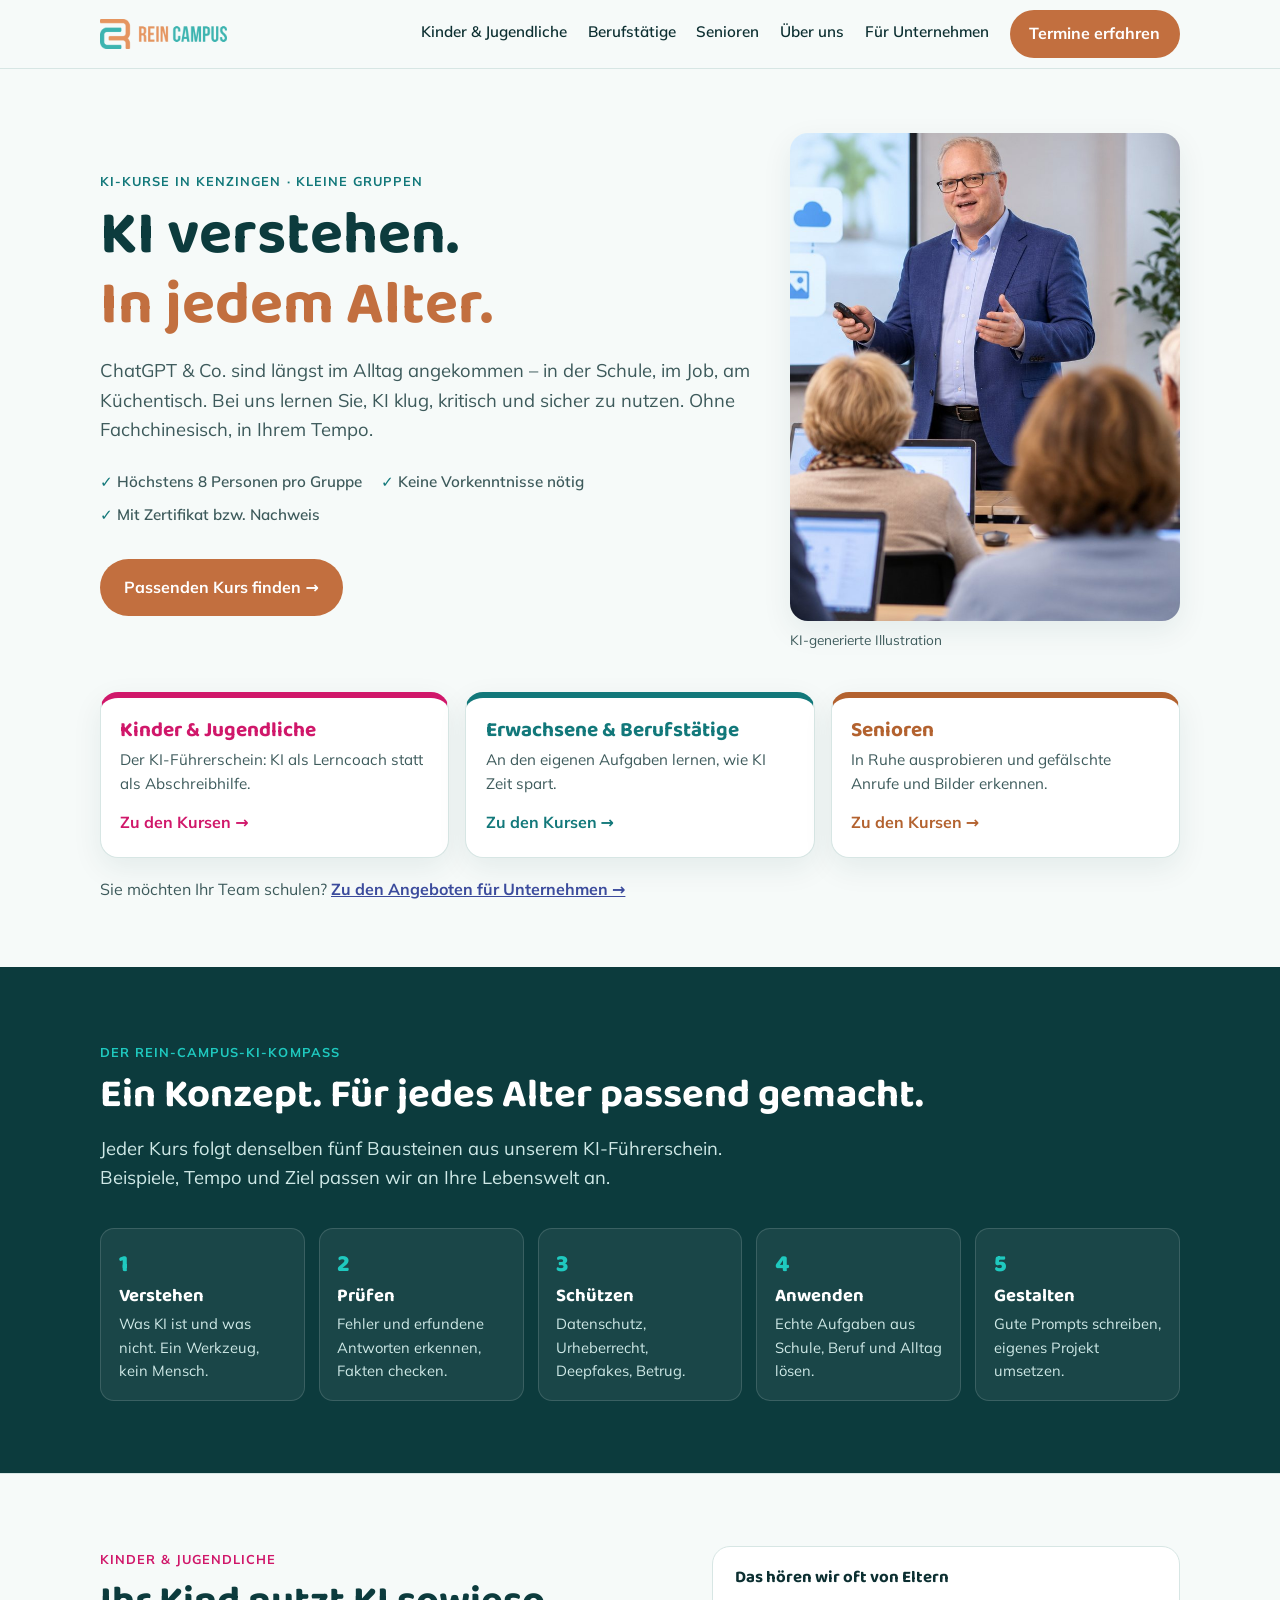
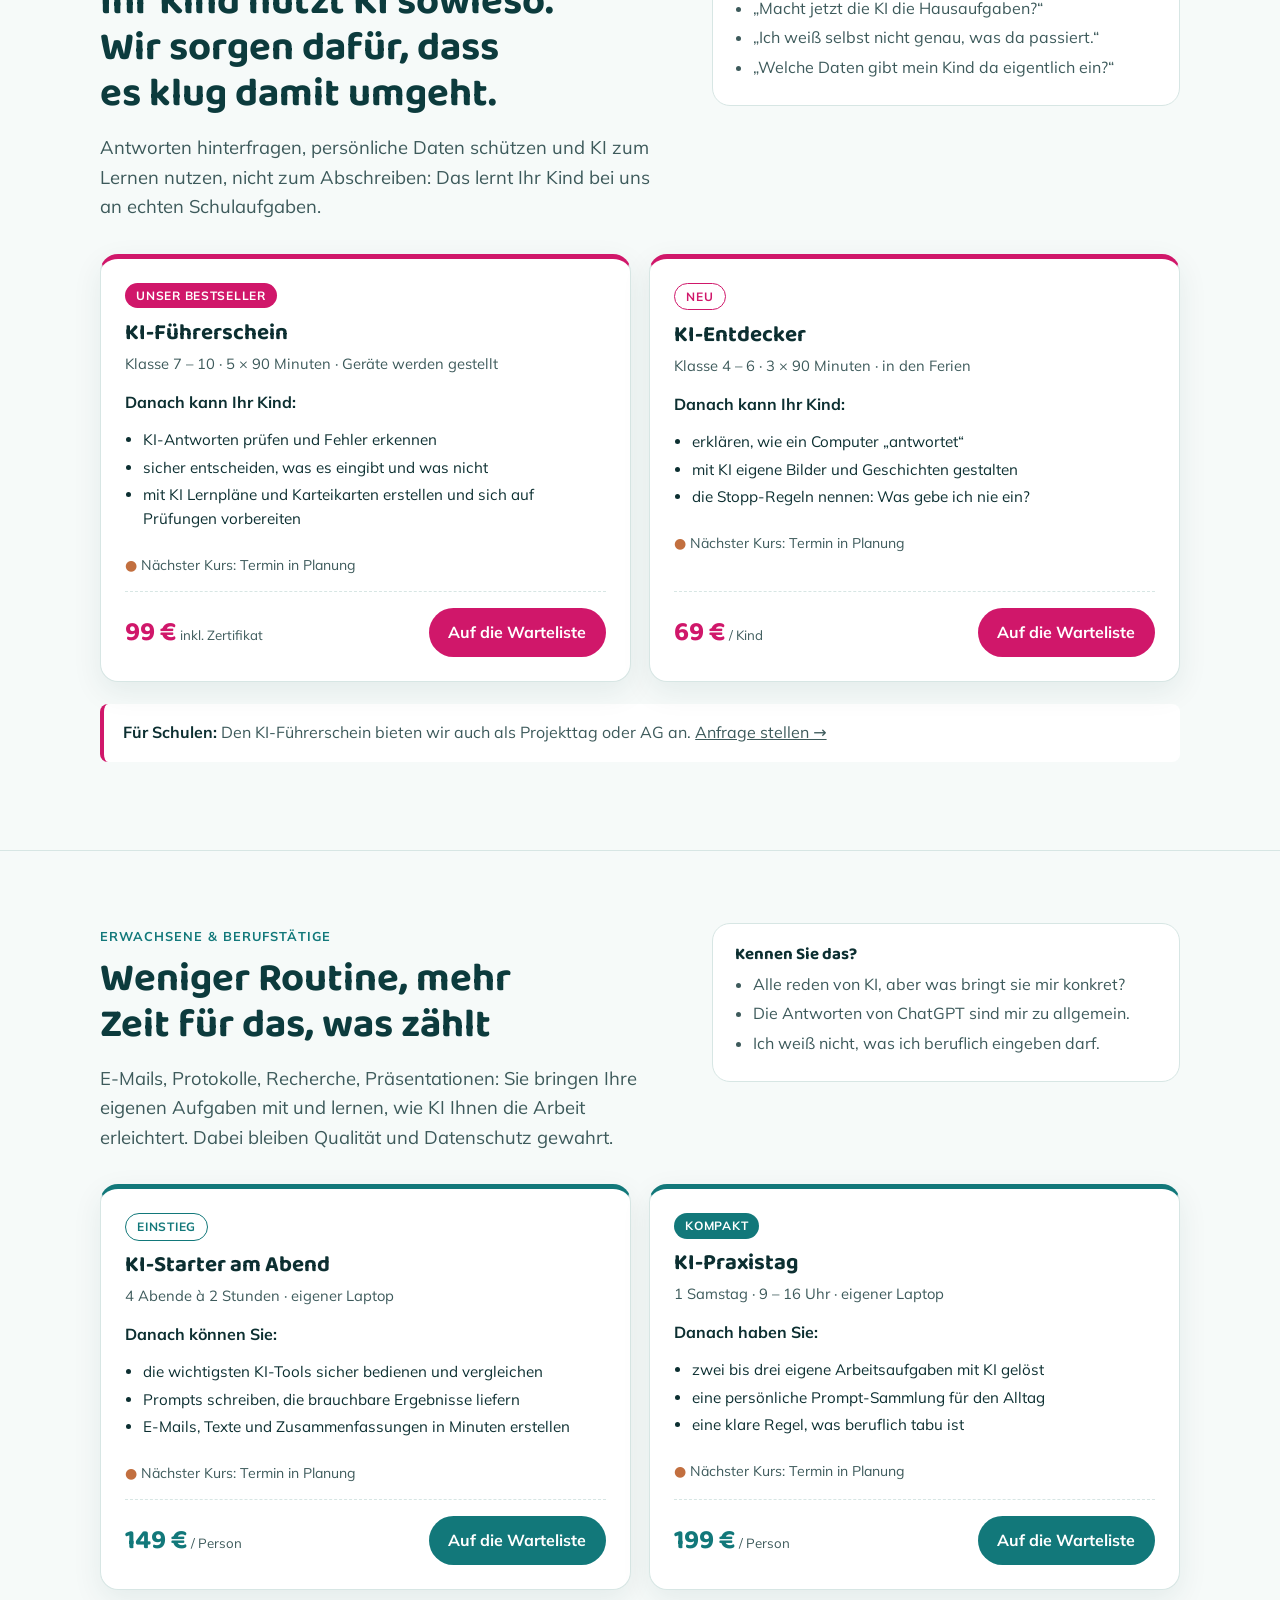
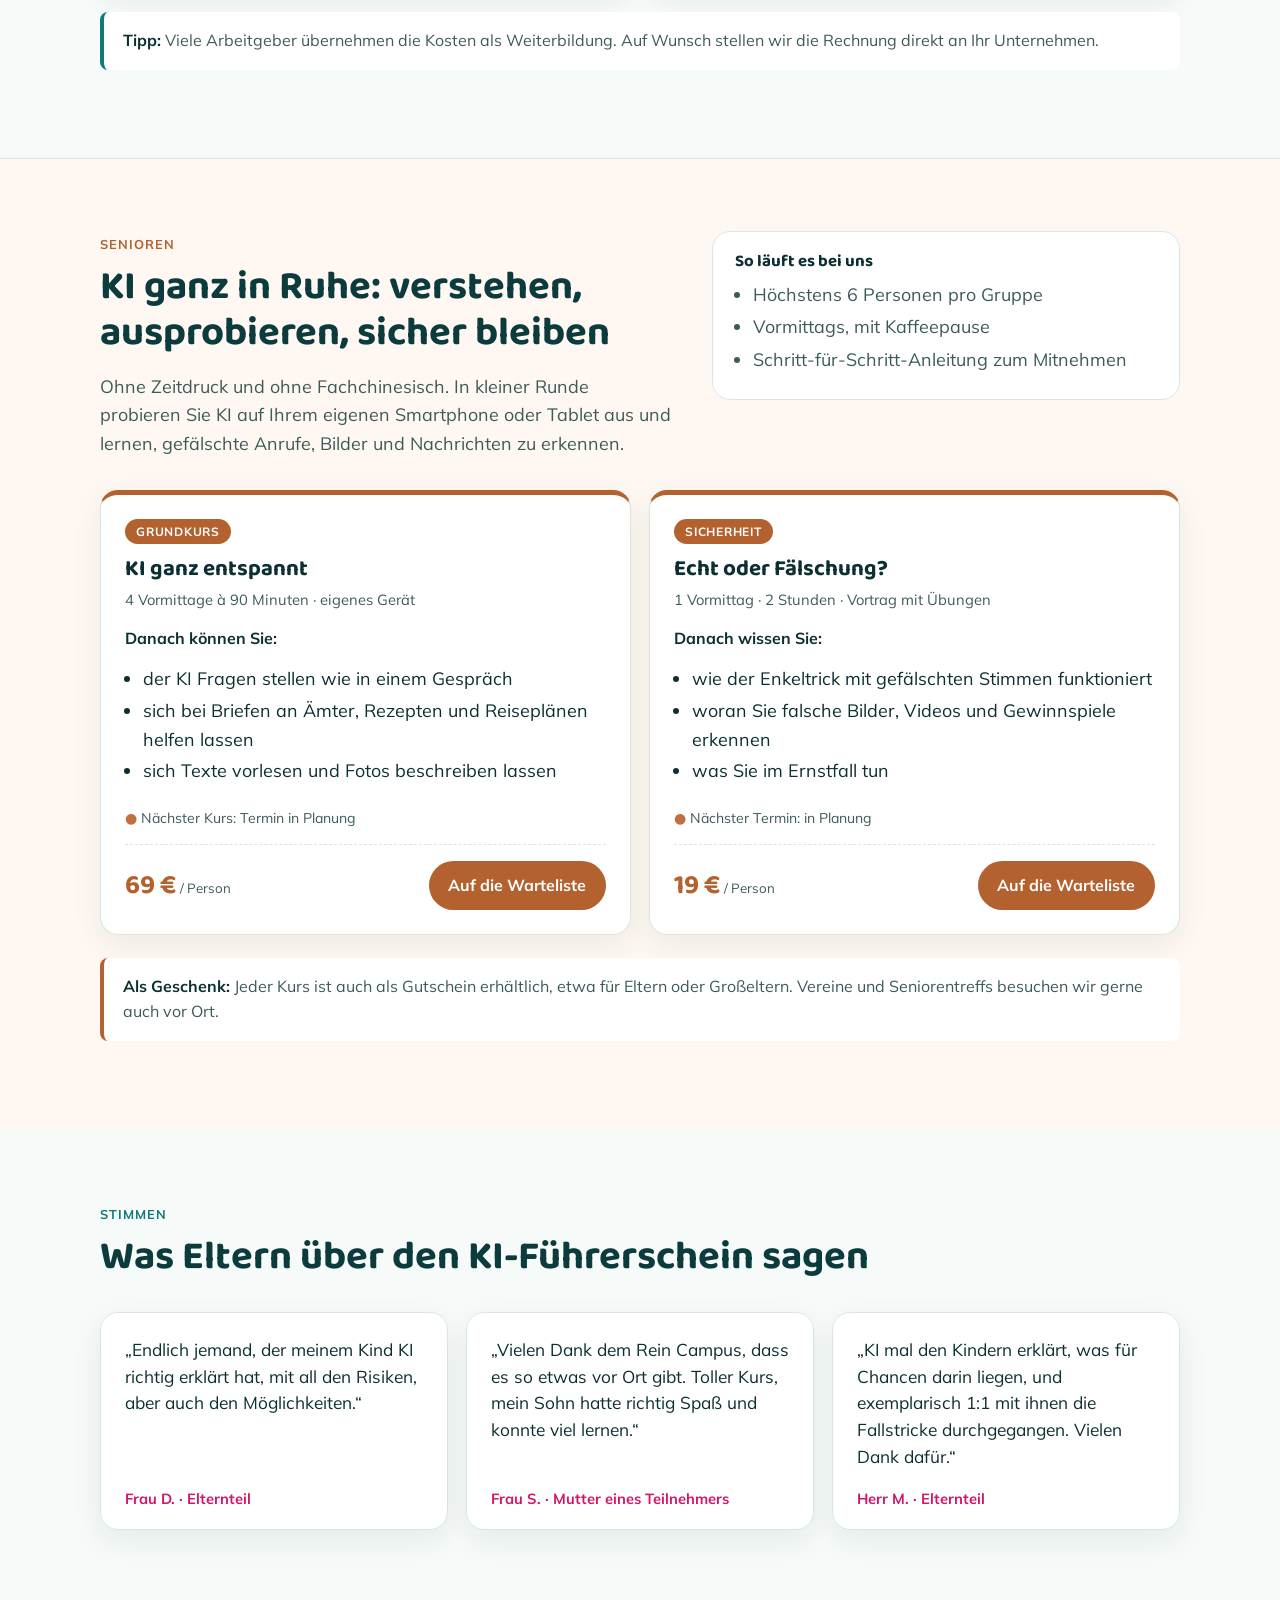
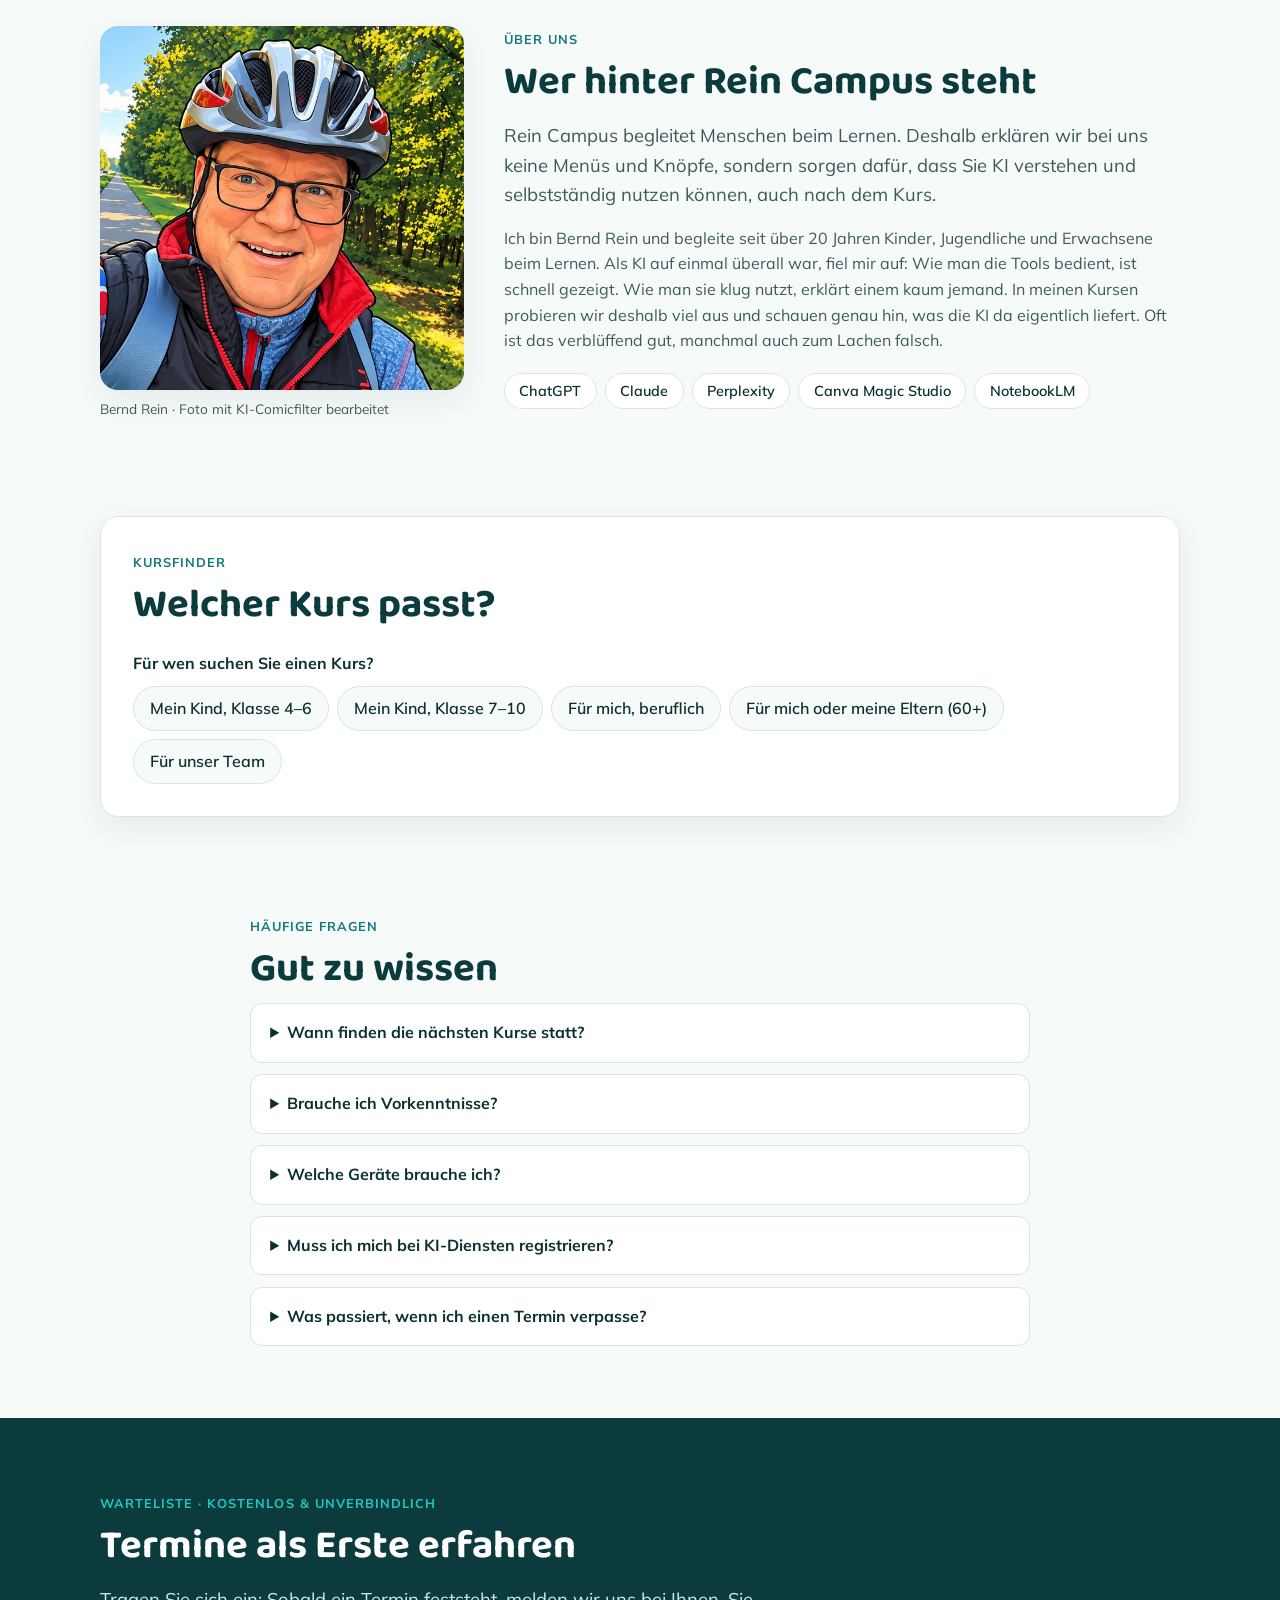
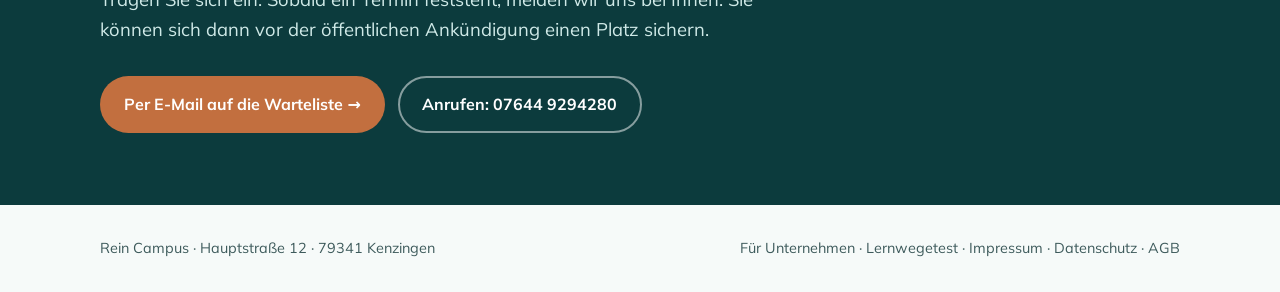
==== commit e8bf44e2: "Preis Senioren-Kurs 'KI ganz entspannt' von 79 € auf 69 € gesenkt Co-Authored-By: Claude Opus 5.5 <n" ====
--- a/index.html
+++ b/index.html
@@ -225,7 +225,7 @@
             <li>sich Texte vorlesen und Fotos beschreiben lassen</li>
           </ul>
           <p class="status">Nächster Kurs: Termin in Planung</p>
-          <div class="price"><div><strong>79 €</strong> <small>/ Person</small></div><a class="btn" href="#warteliste" data-interest="KI ganz entspannt (Senioren)">Auf die Warteliste</a></div>
+          <div class="price"><div><strong>69 €</strong> <small>/ Person</small></div><a class="btn" href="#warteliste" data-interest="KI ganz entspannt (Senioren)">Auf die Warteliste</a></div>
         </article>
         <article class="offer">
           <span class="tag">Sicherheit</span>
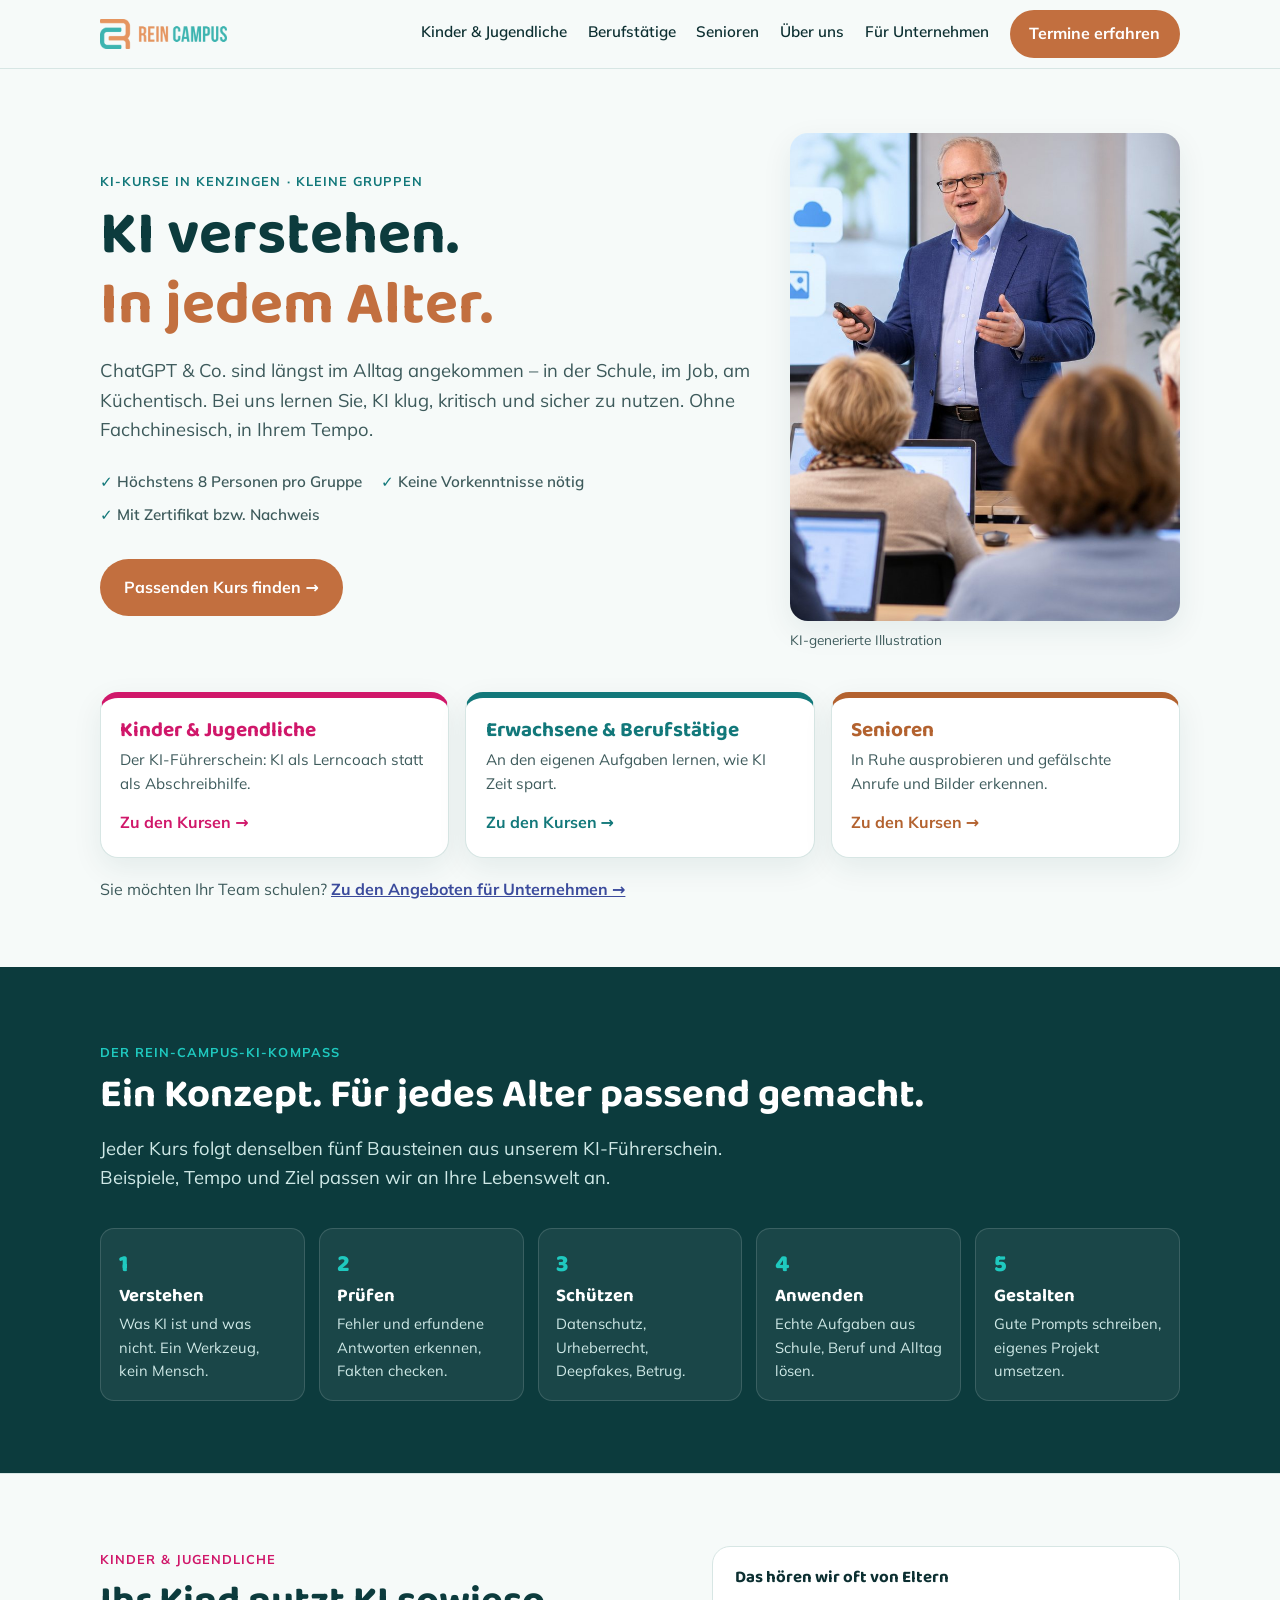
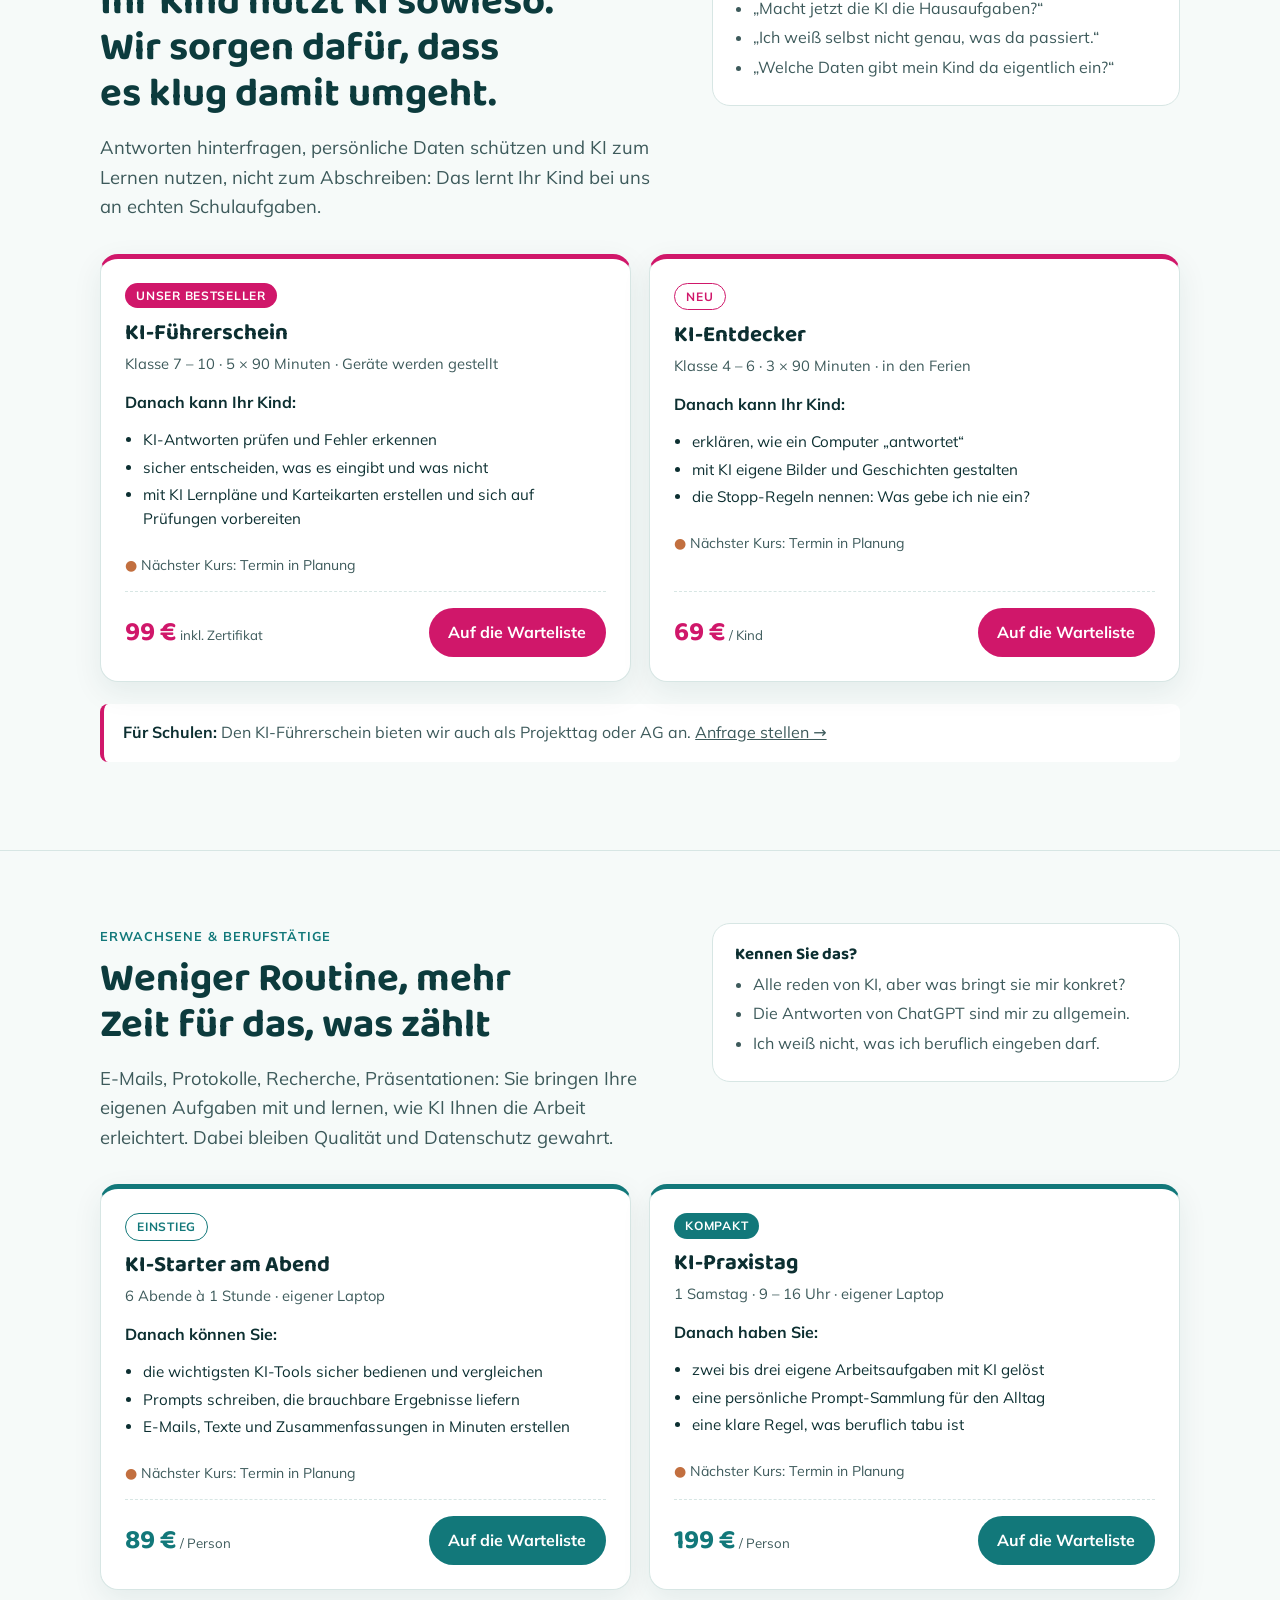
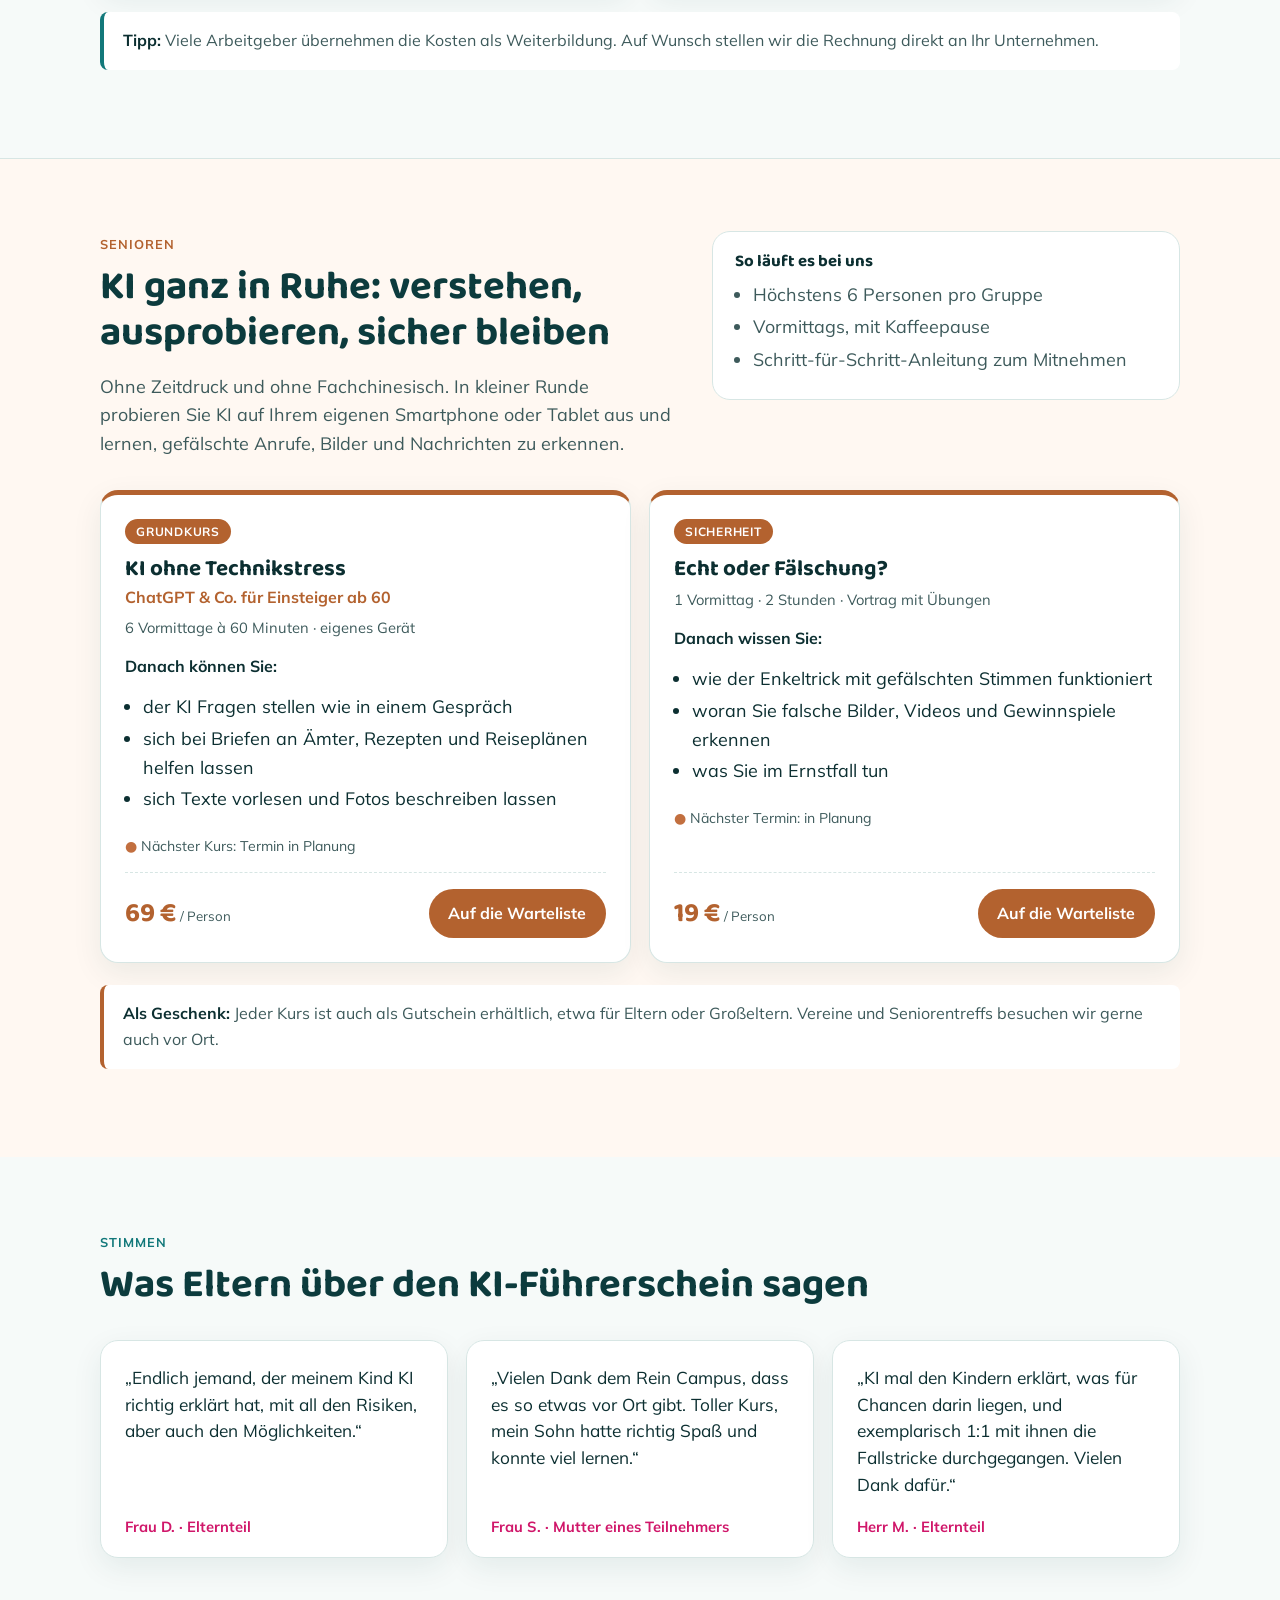
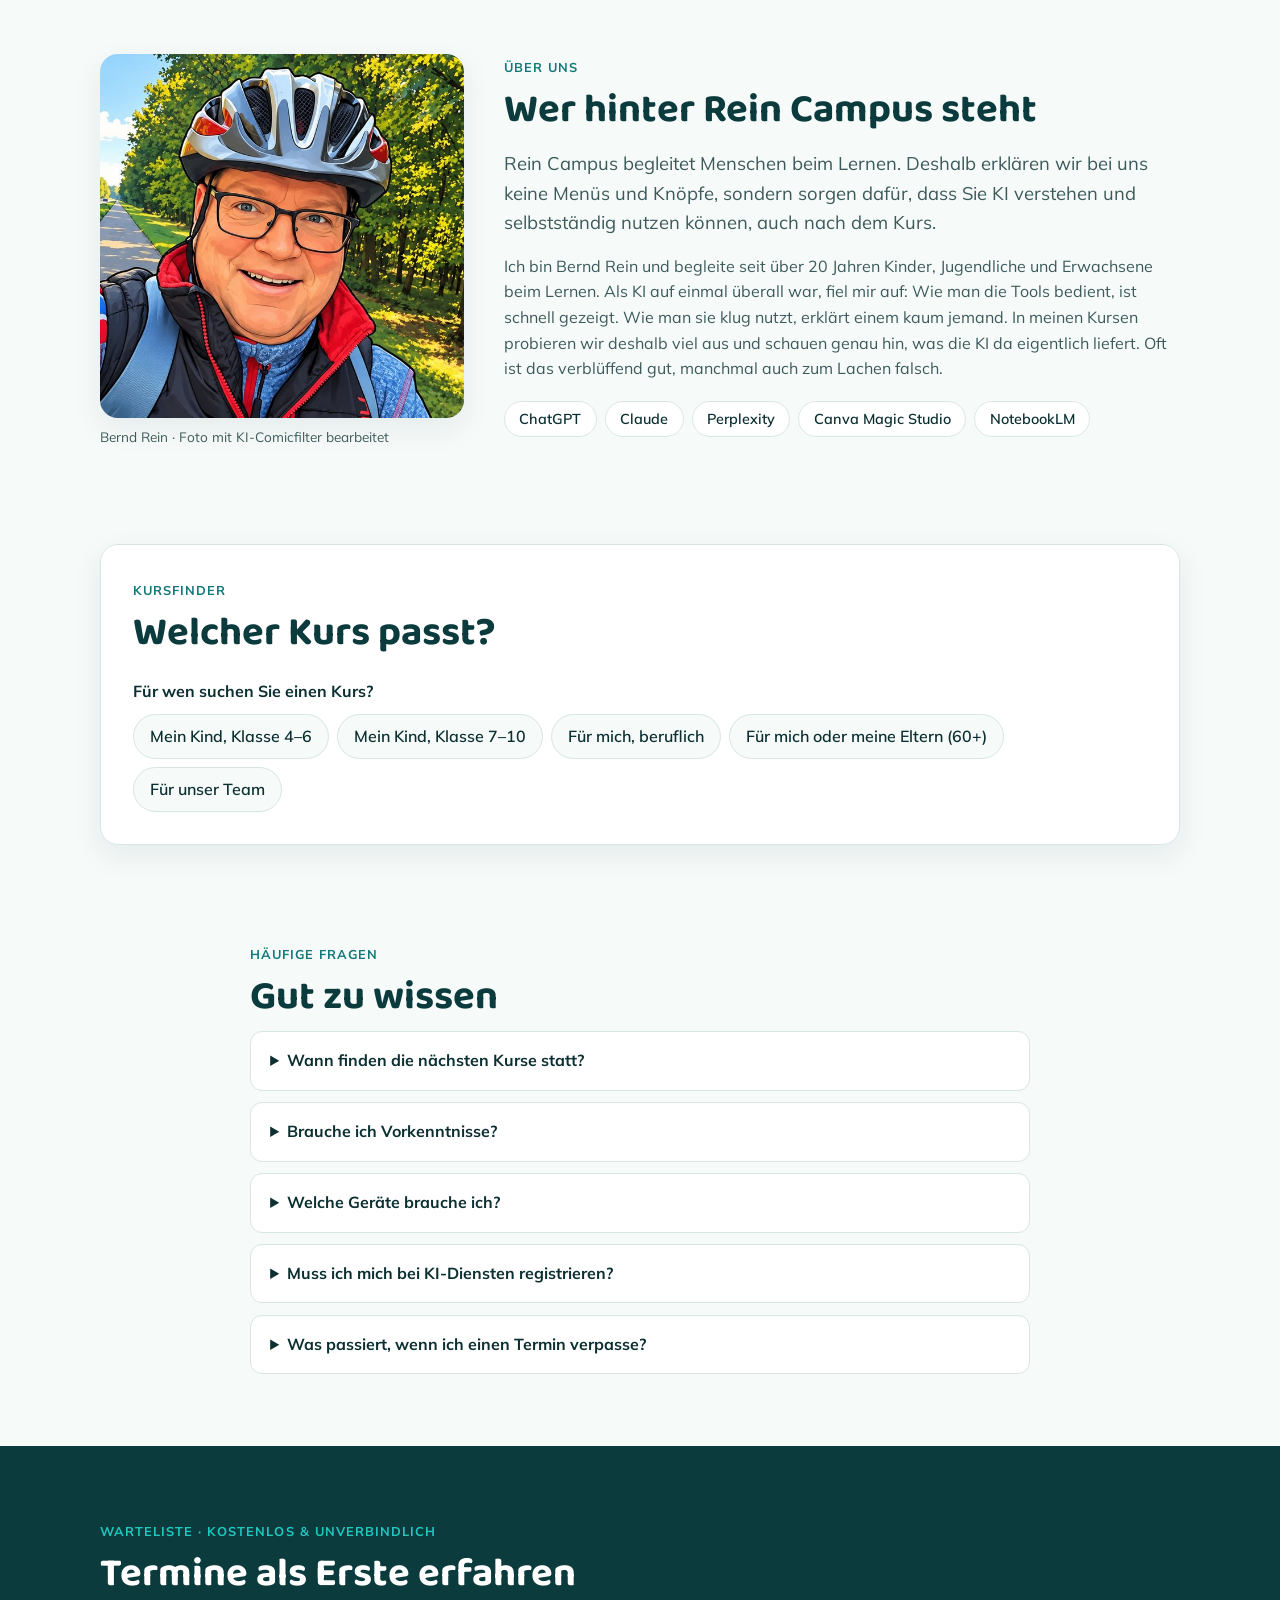
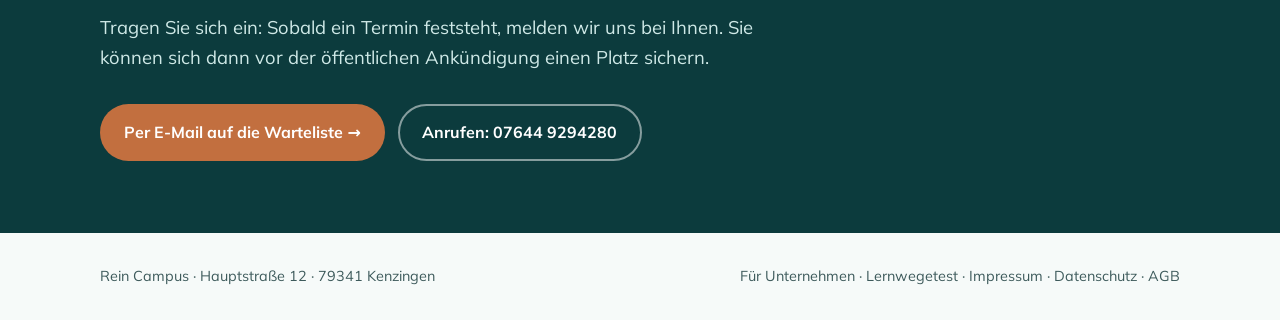
==== commit f220a3d0: "feat: update evening and senior course details - KI-Starter am Abend: 6 Abende à 1 Stunde, Preis 89 " ====
--- a/index.html
+++ b/index.html
@@ -167,7 +167,7 @@
         <article class="offer">
           <span class="tag soft">Einstieg</span>
           <h3>KI-Starter am Abend</h3>
-          <p class="meta">4 Abende à 2 Stunden · eigener Laptop</p>
+          <p class="meta">6 Abende à 1 Stunde · eigener Laptop</p>
           <p class="outcome">Danach können Sie:</p>
           <ul>
             <li>die wichtigsten KI-Tools sicher bedienen und vergleichen</li>
@@ -175,7 +175,7 @@
             <li>E-Mails, Texte und Zusammenfassungen in Minuten erstellen</li>
           </ul>
           <p class="status">Nächster Kurs: Termin in Planung</p>
-          <div class="price"><div><strong>149 €</strong> <small>/ Person</small></div><a class="btn" href="#warteliste" data-interest="KI-Starter am Abend">Auf die Warteliste</a></div>
+          <div class="price"><div><strong>89 €</strong> <small>/ Person</small></div><a class="btn" href="#warteliste" data-interest="KI-Starter am Abend">Auf die Warteliste</a></div>
         </article>
         <article class="offer">
           <span class="tag">Kompakt</span>
@@ -216,8 +216,9 @@
       <div class="offers">
         <article class="offer">
           <span class="tag">Grundkurs</span>
-          <h3>KI ganz entspannt</h3>
-          <p class="meta">4 Vormittage à 90 Minuten · eigenes Gerät</p>
+          <h3>KI ohne Technikstress</h3>
+          <p class="sub">ChatGPT &amp; Co. für Einsteiger ab 60</p>
+          <p class="meta">6 Vormittage à 60 Minuten · eigenes Gerät</p>
           <p class="outcome">Danach können Sie:</p>
           <ul>
             <li>der KI Fragen stellen wie in einem Gespräch</li>
@@ -225,7 +226,7 @@
             <li>sich Texte vorlesen und Fotos beschreiben lassen</li>
           </ul>
           <p class="status">Nächster Kurs: Termin in Planung</p>
-          <div class="price"><div><strong>69 €</strong> <small>/ Person</small></div><a class="btn" href="#warteliste" data-interest="KI ganz entspannt (Senioren)">Auf die Warteliste</a></div>
+          <div class="price"><div><strong>69 €</strong> <small>/ Person</small></div><a class="btn" href="#warteliste" data-interest="KI ohne Technikstress (Senioren)">Auf die Warteliste</a></div>
         </article>
         <article class="offer">
           <span class="tag">Sicherheit</span>
--- a/css/ki-kurse.css
+++ b/css/ki-kurse.css
@@ -98,6 +98,7 @@
 .offer .tag.soft{background:transparent; color:var(--c); border:1.5px solid var(--c);}
 .offer h3{font-size:1.4rem;}
 .offer .meta{color:var(--ink-soft); font-size:.92rem; margin:.3rem 0 .9rem;}
+.offer .sub{margin:.15rem 0 0; font-weight:700; color:var(--c);}
 .offer .outcome{font-weight:700; margin:0 0 .6rem;}
 .offer ul{margin:0 0 1.2rem; padding-left:1.1rem; font-size:.95rem;}
 .offer li{margin:.2rem 0;}
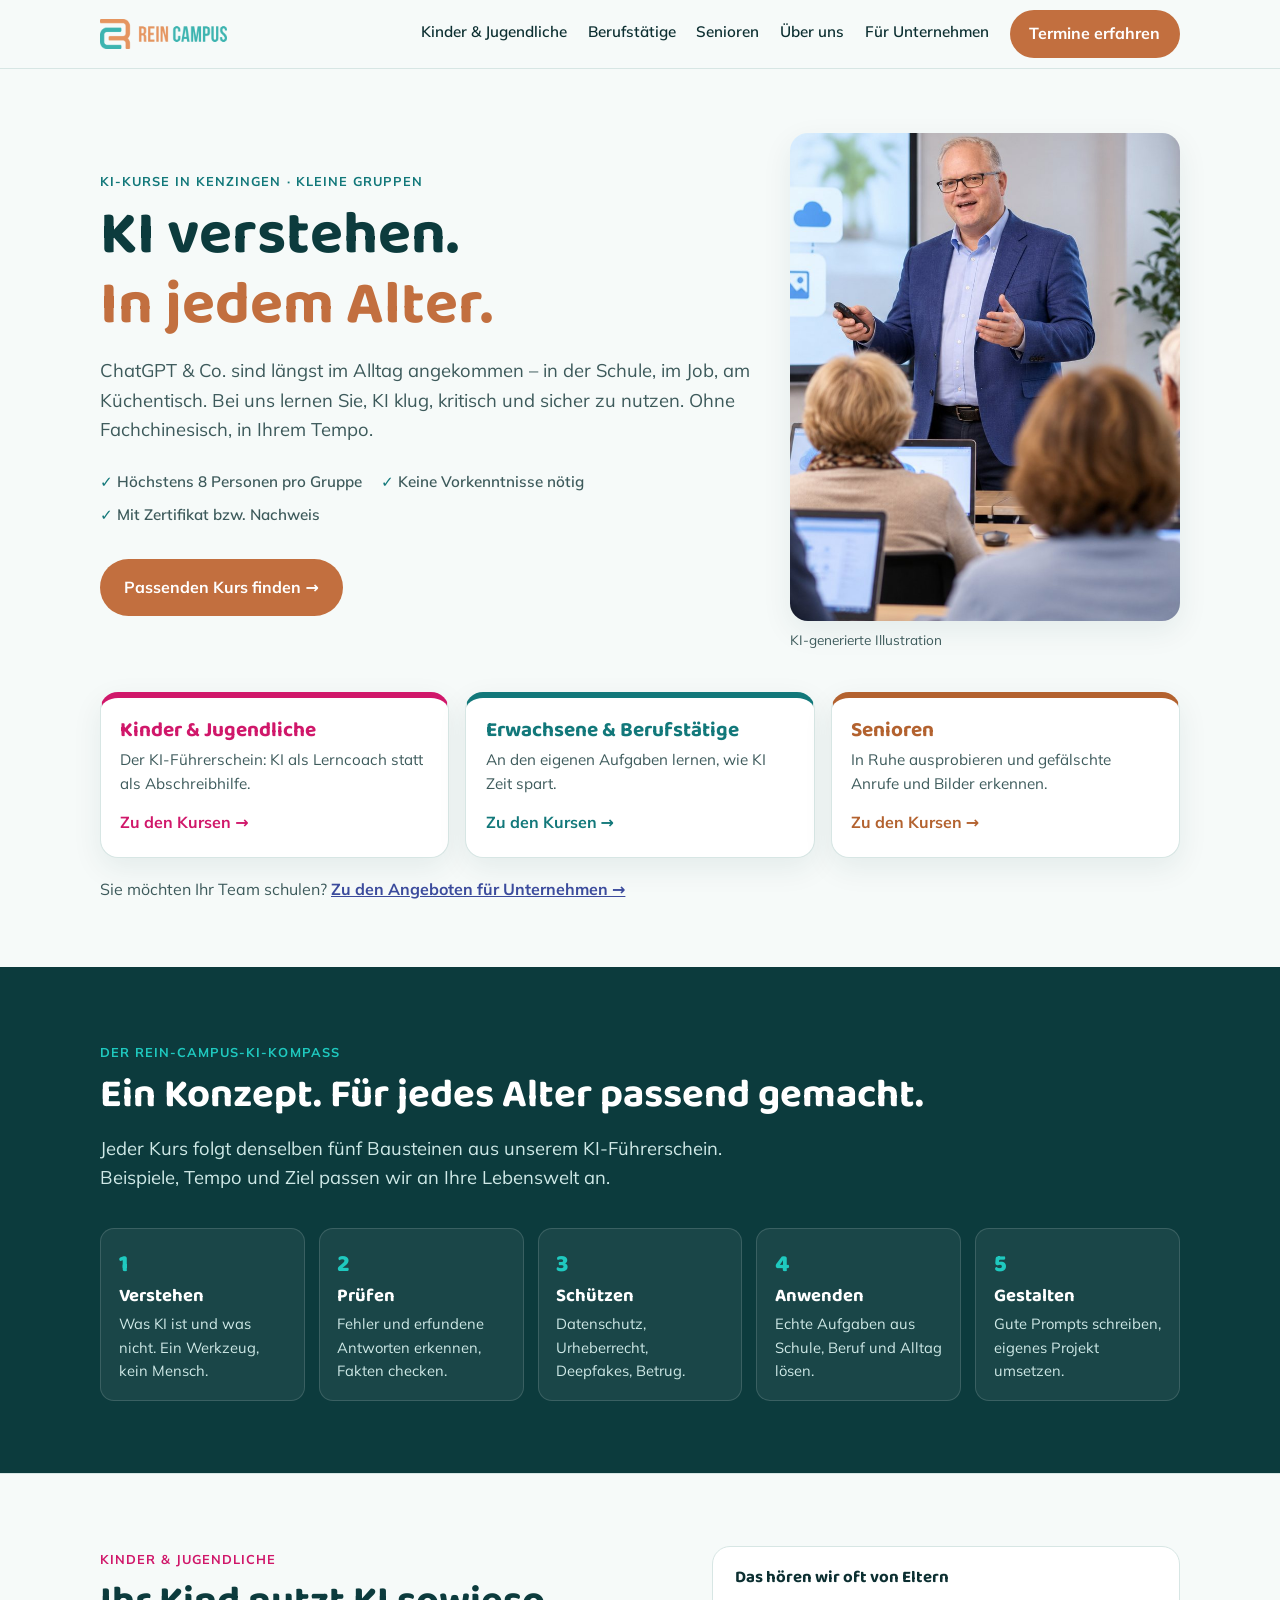
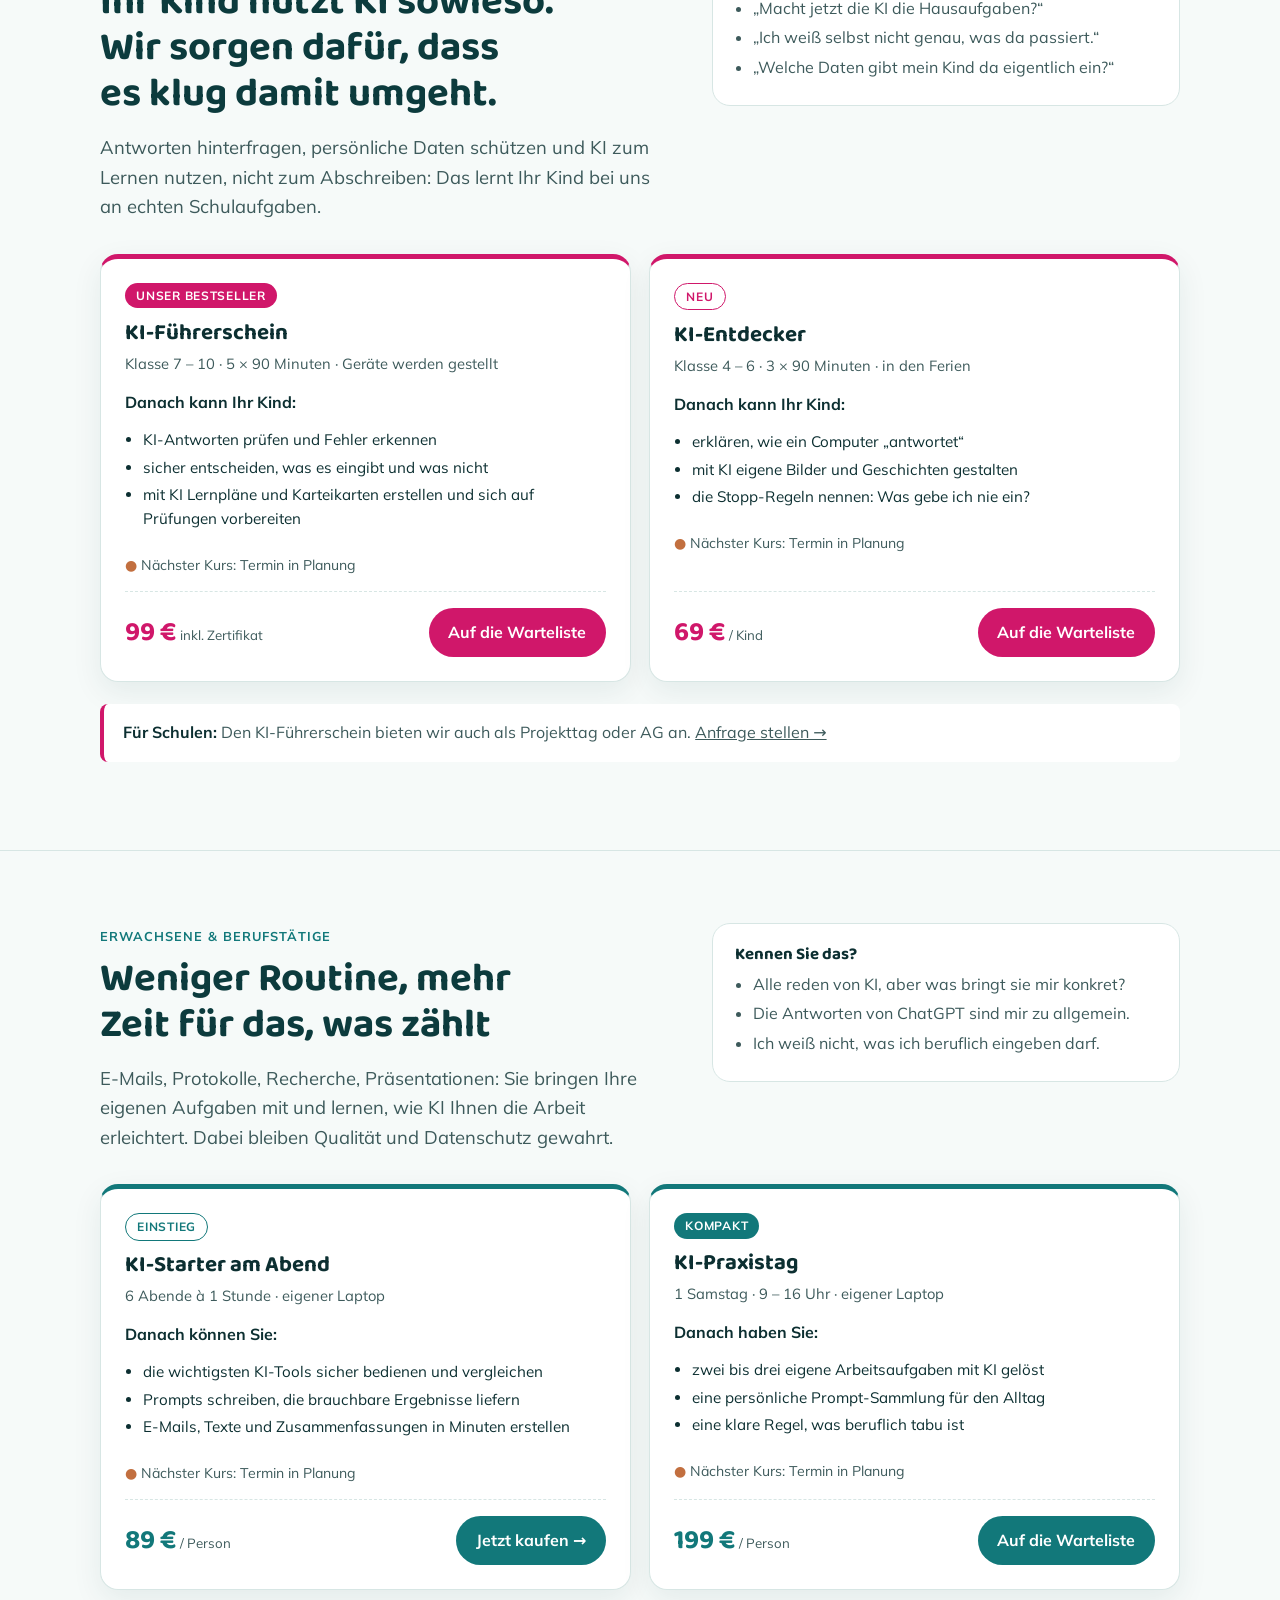
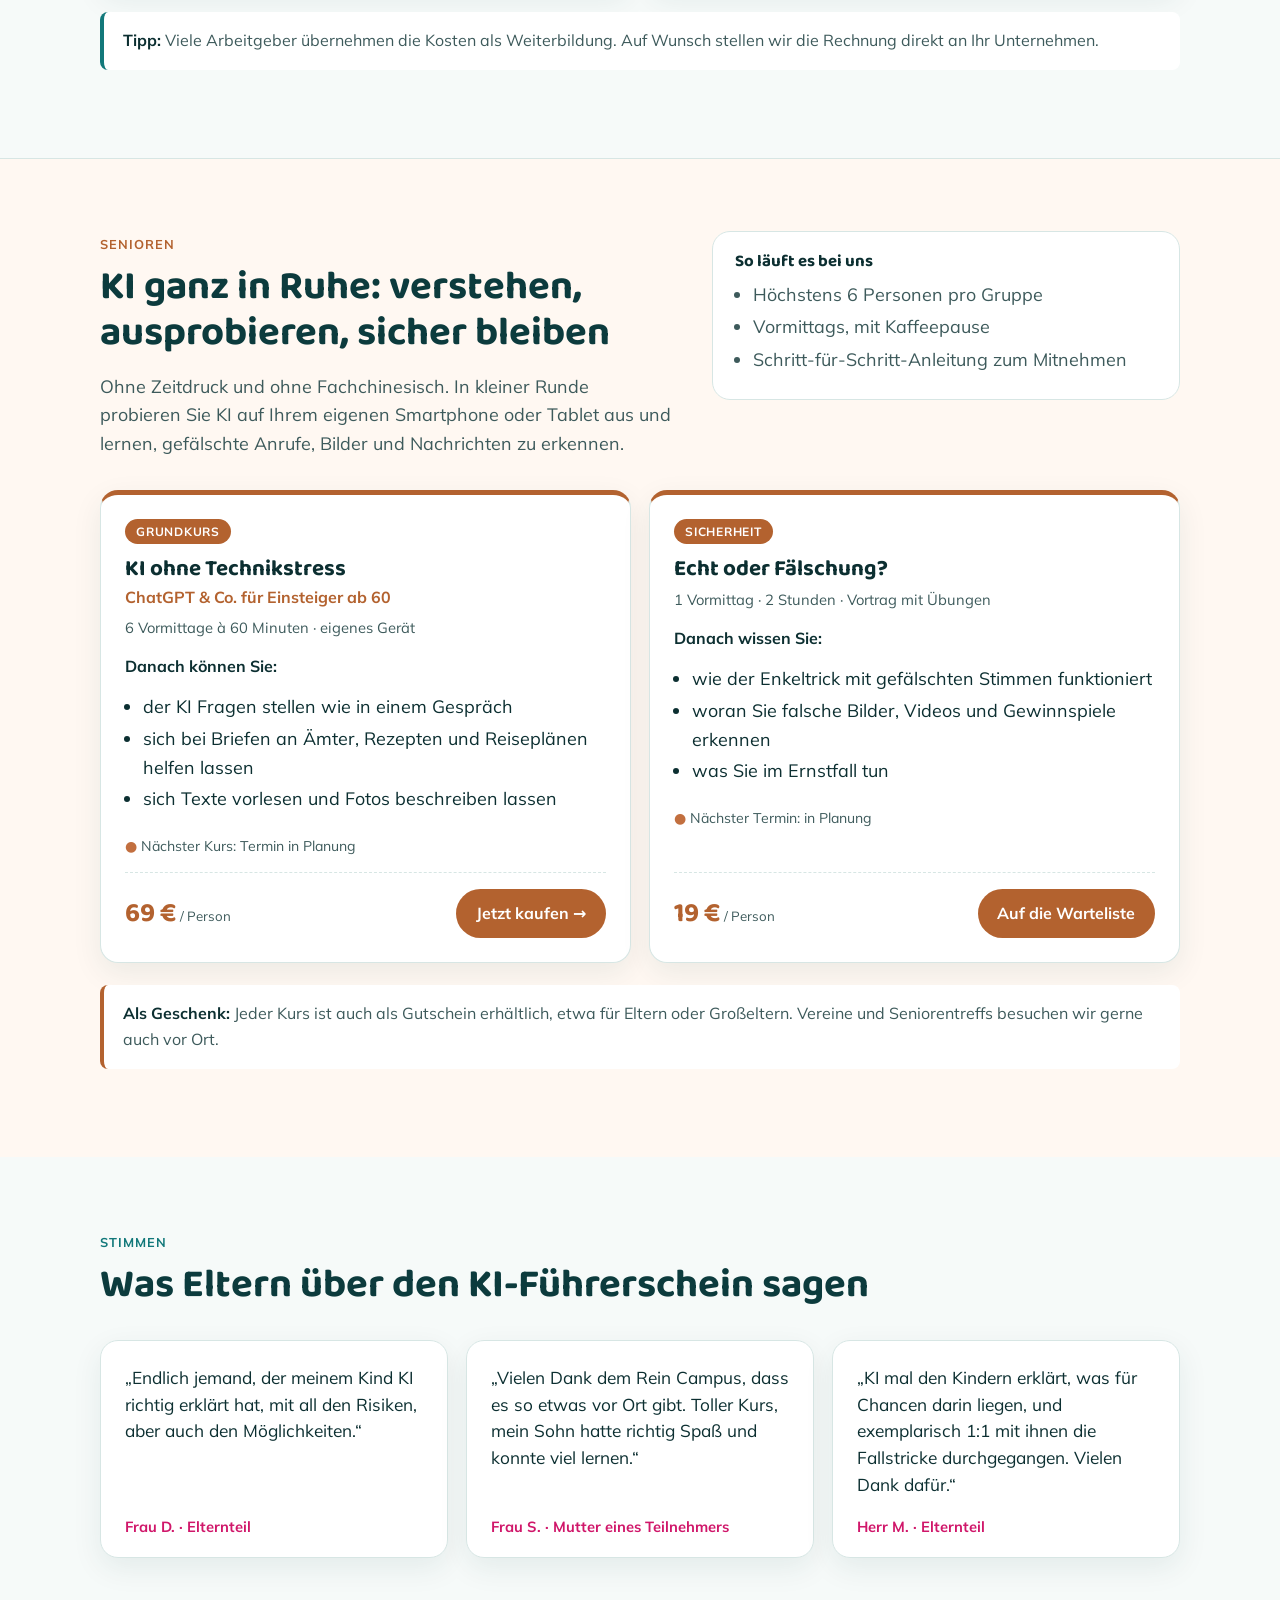
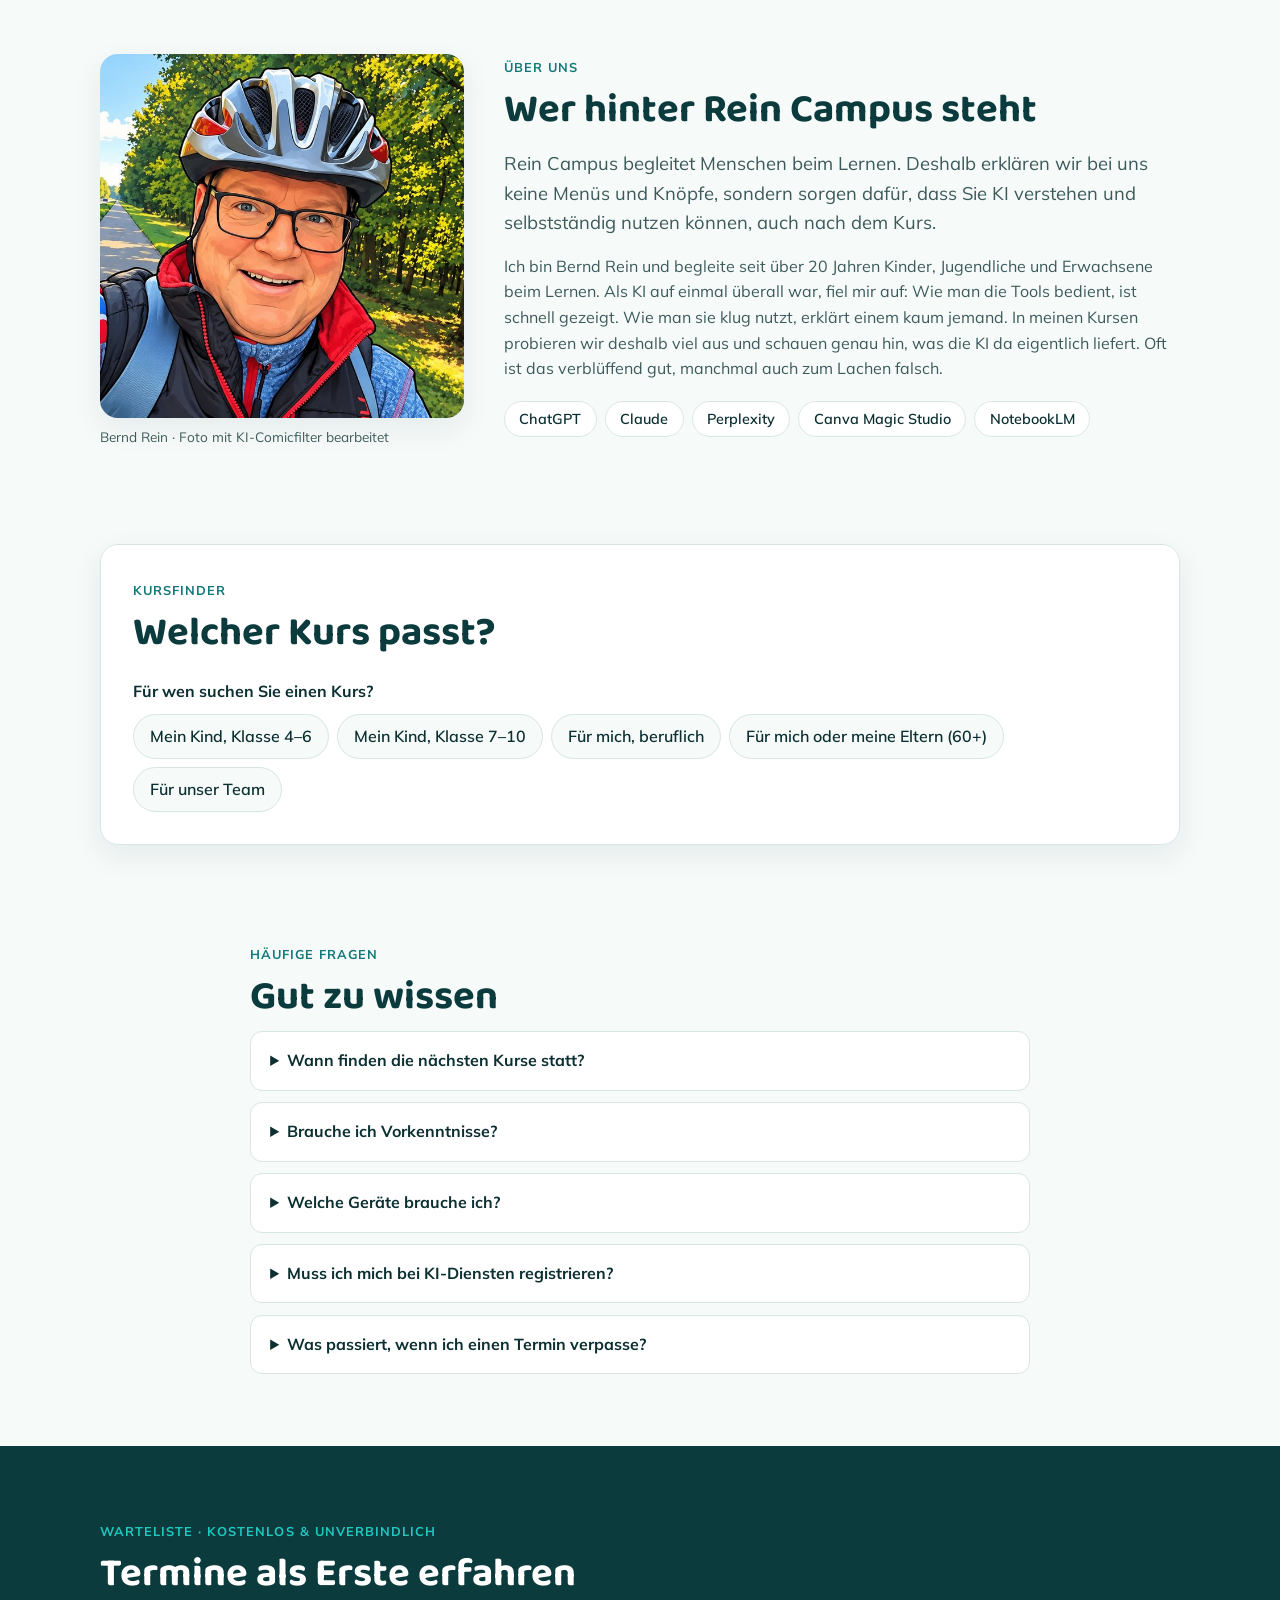
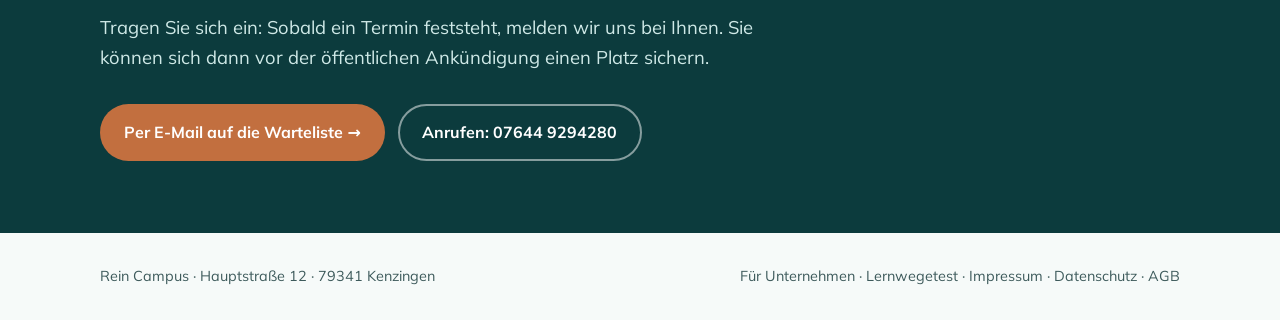
==== commit 7812d2e9: "feat: link course buttons to Digistore checkout Point the KI-Starter am Abend and KI ohne Technikstr" ====
--- a/index.html
+++ b/index.html
@@ -175,7 +175,7 @@
             <li>E-Mails, Texte und Zusammenfassungen in Minuten erstellen</li>
           </ul>
           <p class="status">Nächster Kurs: Termin in Planung</p>
-          <div class="price"><div><strong>89 €</strong> <small>/ Person</small></div><a class="btn" href="#warteliste" data-interest="KI-Starter am Abend">Auf die Warteliste</a></div>
+          <div class="price"><div><strong>89 €</strong> <small>/ Person</small></div><a class="btn" href="https://www.checkout-ds24.com/product/705362" rel="noopener" target="_blank">Jetzt kaufen →</a></div>
         </article>
         <article class="offer">
           <span class="tag">Kompakt</span>
@@ -226,7 +226,7 @@
             <li>sich Texte vorlesen und Fotos beschreiben lassen</li>
           </ul>
           <p class="status">Nächster Kurs: Termin in Planung</p>
-          <div class="price"><div><strong>69 €</strong> <small>/ Person</small></div><a class="btn" href="#warteliste" data-interest="KI ohne Technikstress (Senioren)">Auf die Warteliste</a></div>
+          <div class="price"><div><strong>69 €</strong> <small>/ Person</small></div><a class="btn" href="https://www.checkout-ds24.com/product/736176" rel="noopener" target="_blank">Jetzt kaufen →</a></div>
         </article>
         <article class="offer">
           <span class="tag">Sicherheit</span>
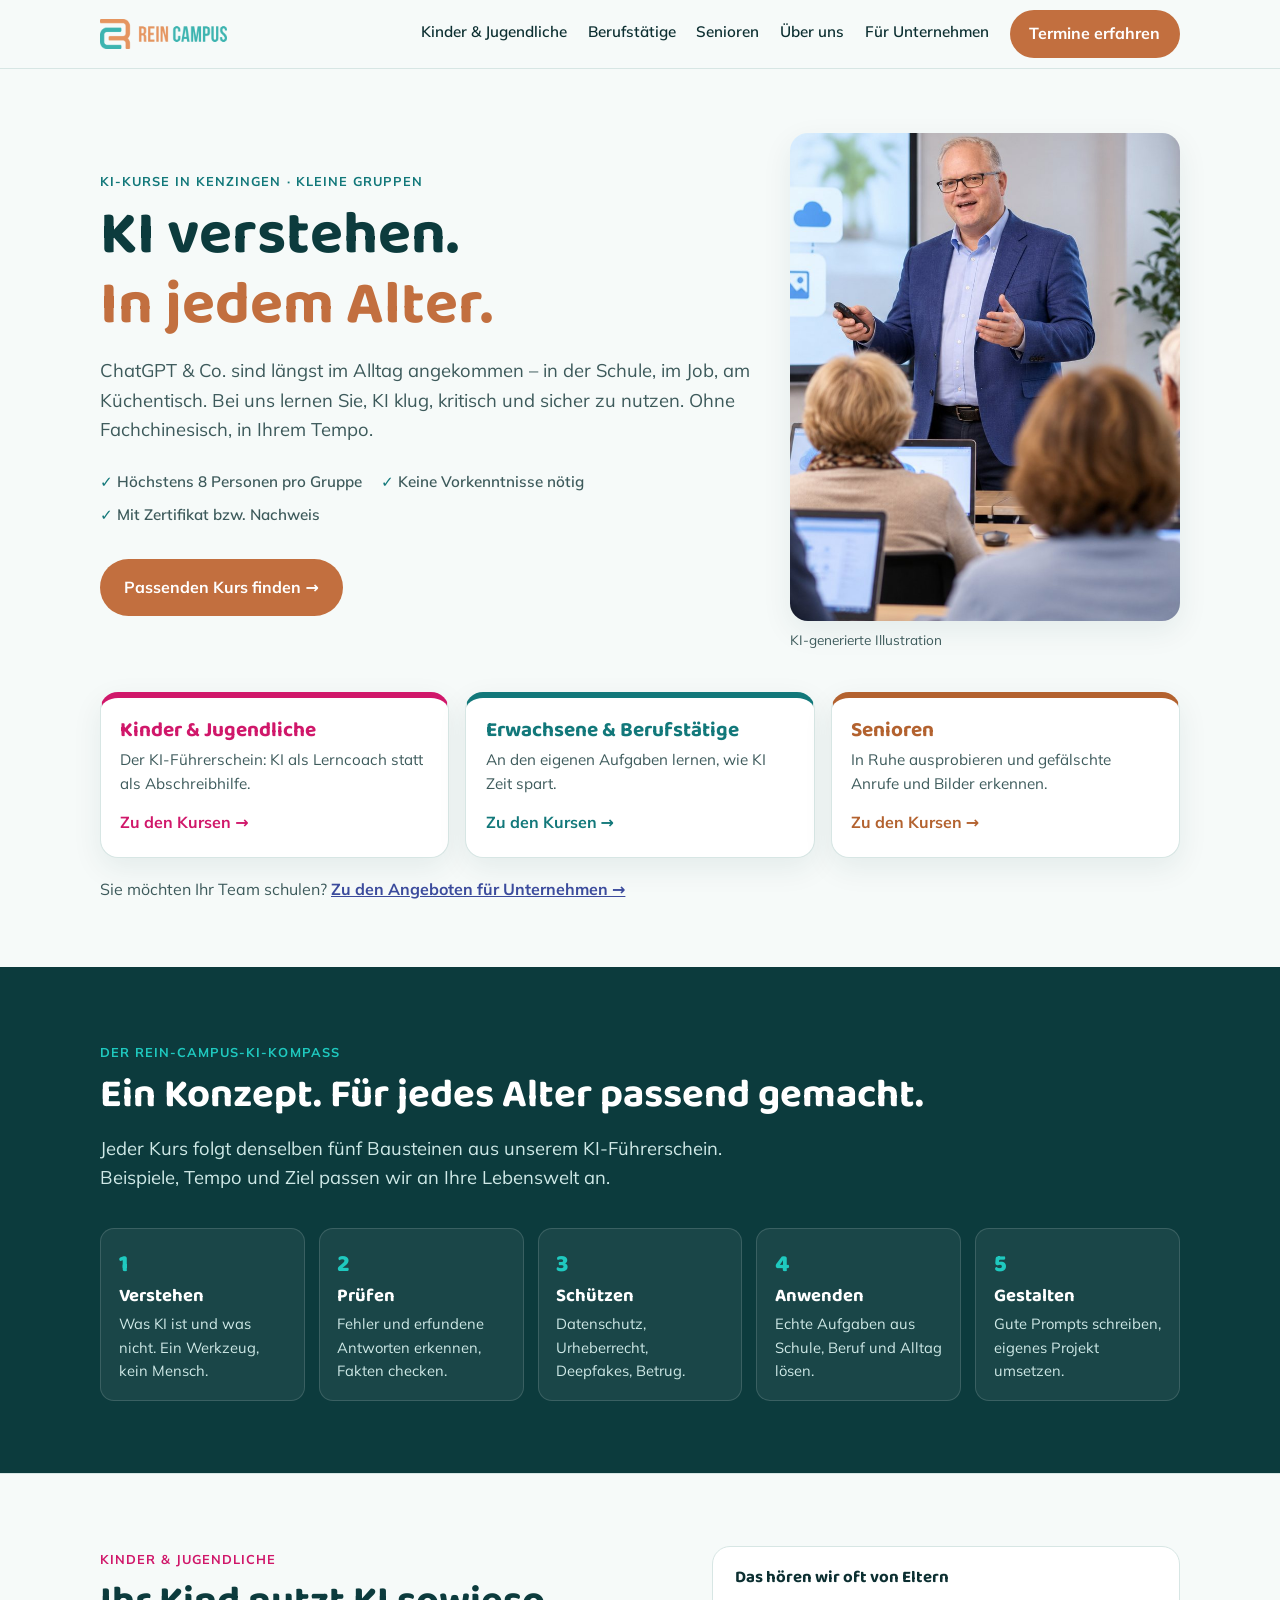
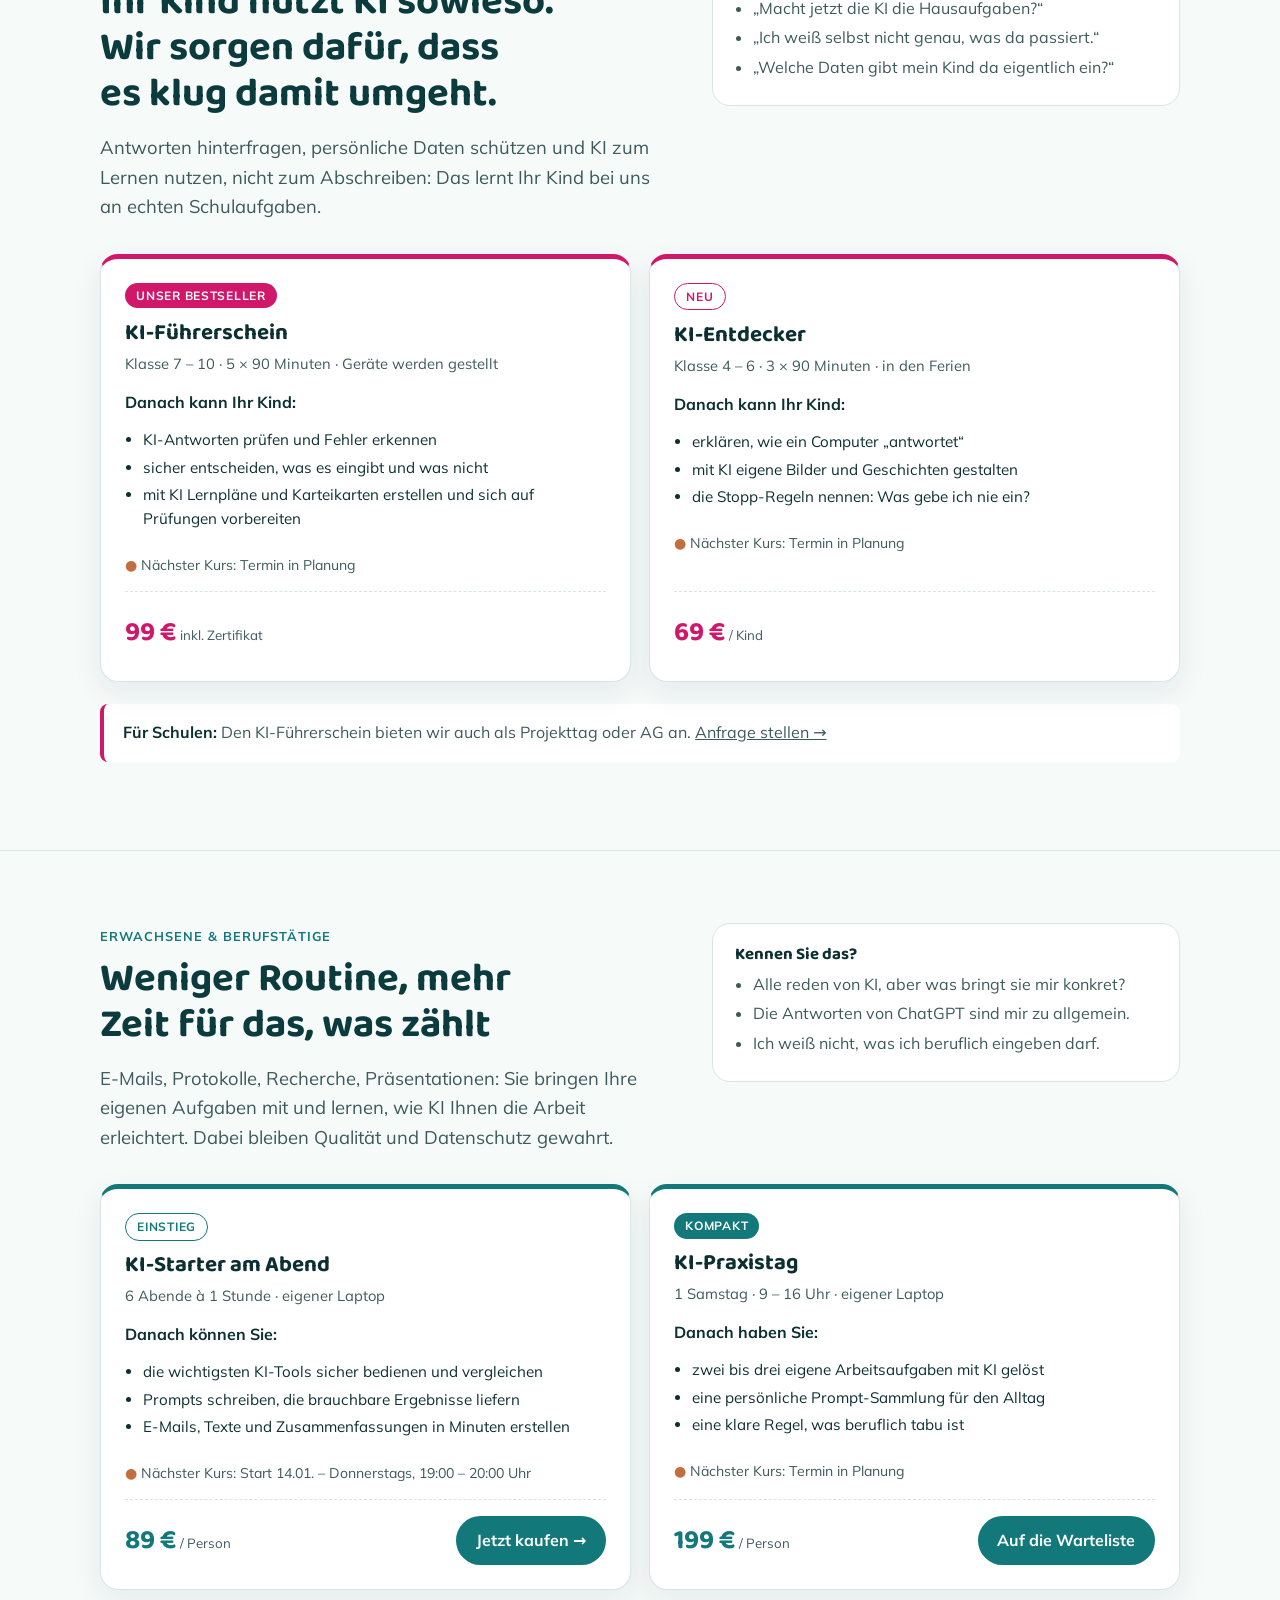
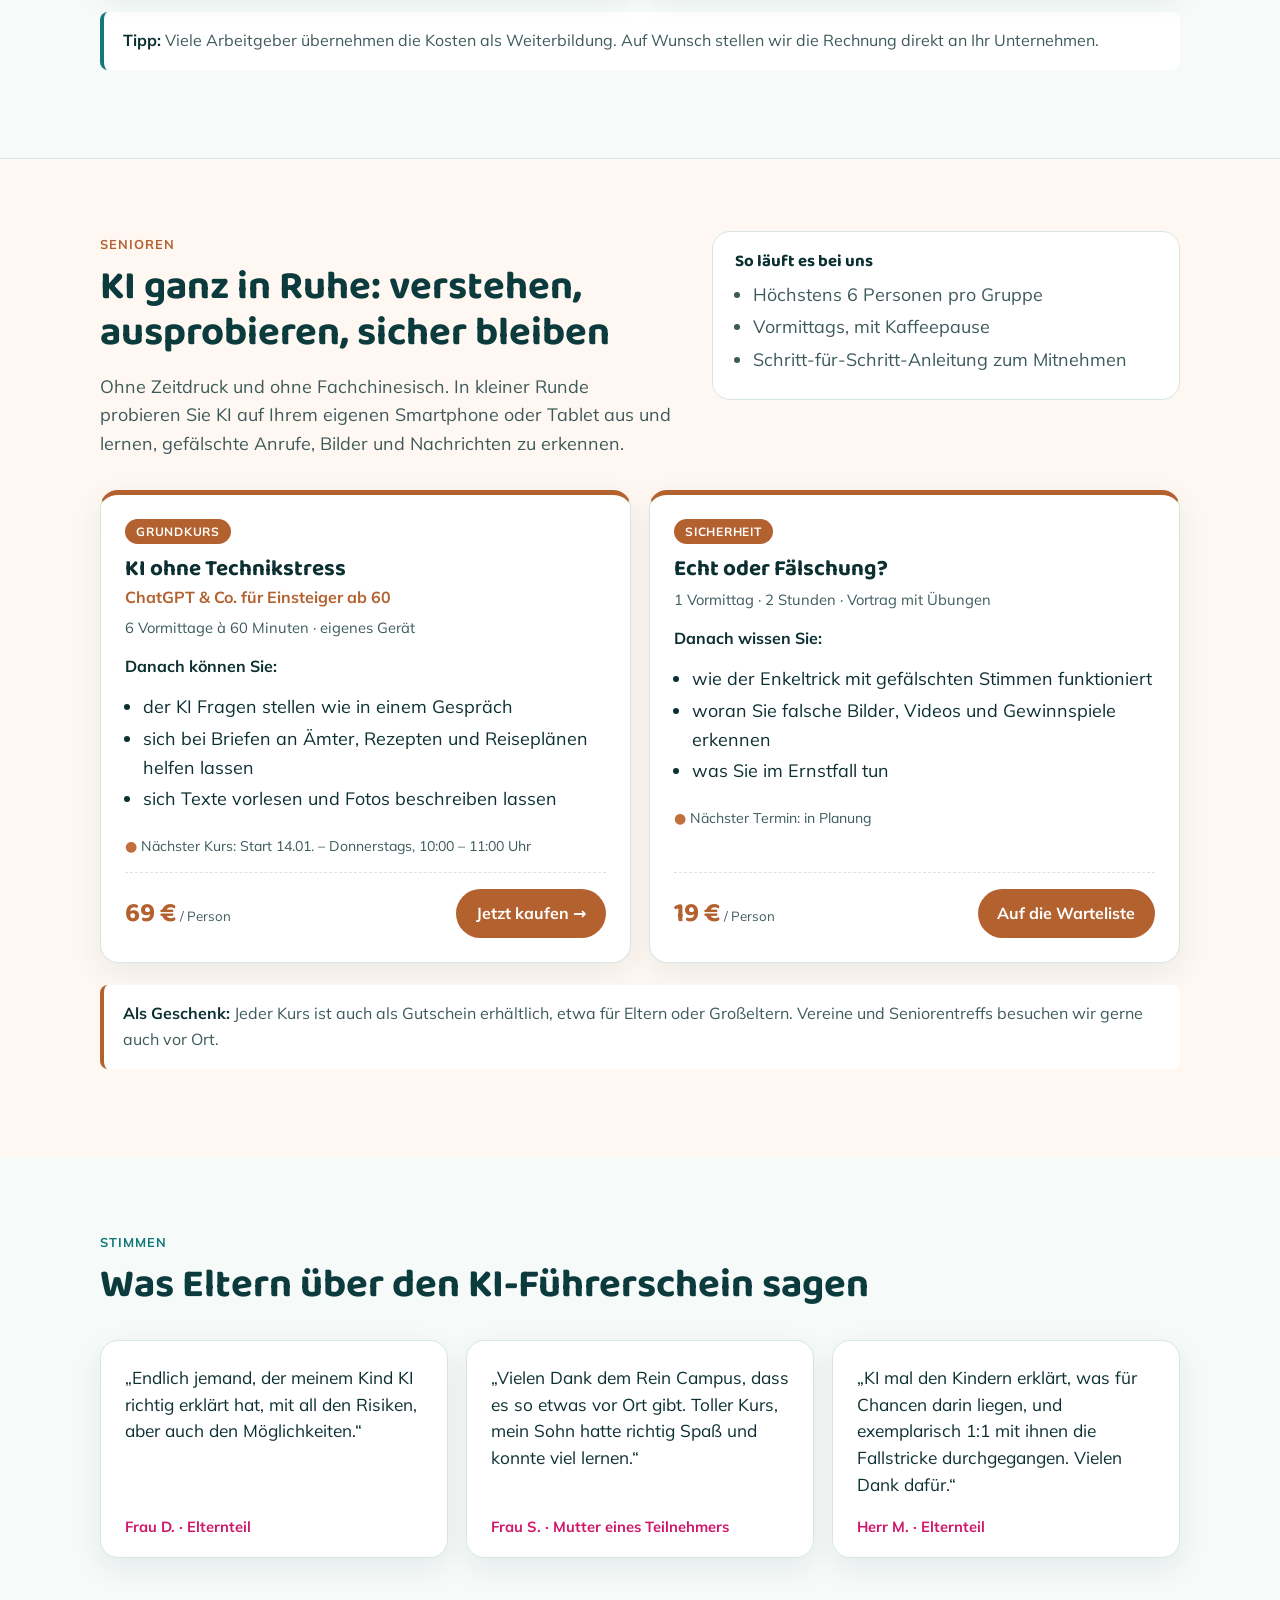
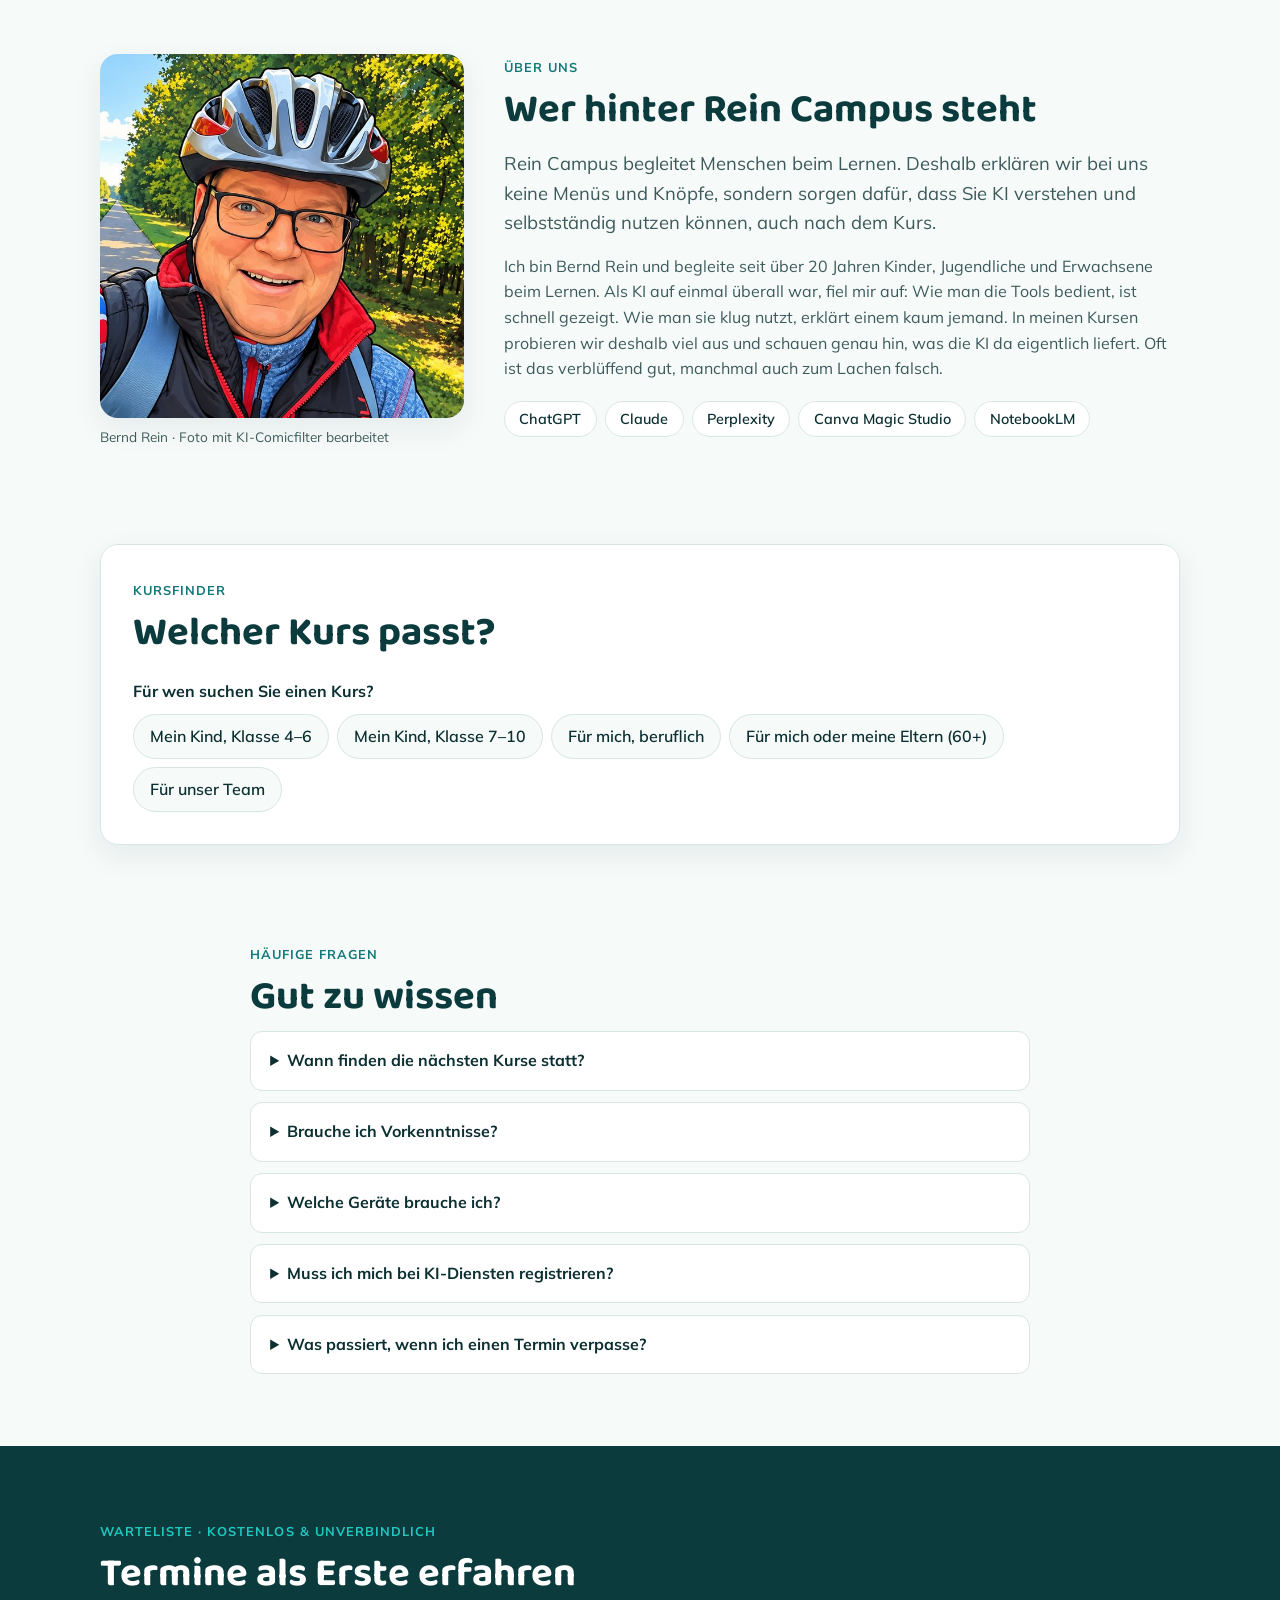
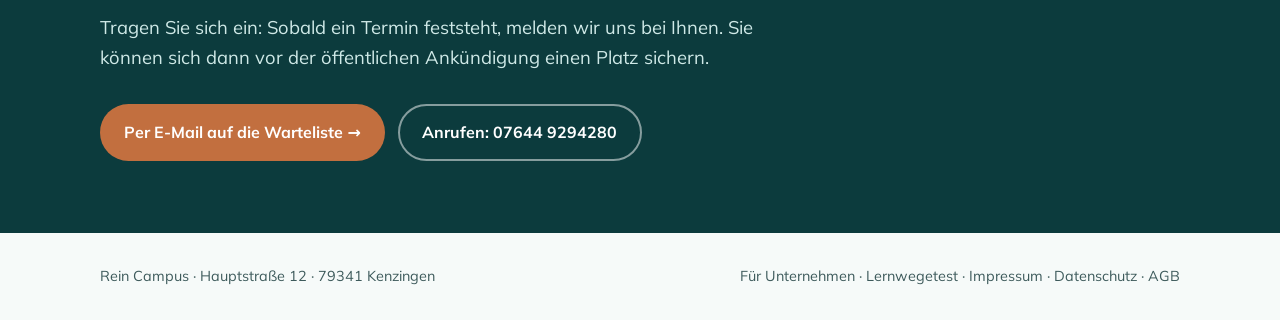
==== commit 813e3ea1: "feat: add course dates to KI-Starter and KI ohne Technikstress Show the Thursday start dates from th" ====
--- a/index.html
+++ b/index.html
@@ -174,7 +174,7 @@
             <li>Prompts schreiben, die brauchbare Ergebnisse liefern</li>
             <li>E-Mails, Texte und Zusammenfassungen in Minuten erstellen</li>
           </ul>
-          <p class="status">Nächster Kurs: Termin in Planung</p>
+          <p class="status">Nächster Kurs: Start 14.01. – Donnerstags, 19:00 – 20:00 Uhr</p>
           <div class="price"><div><strong>89 €</strong> <small>/ Person</small></div><a class="btn" href="https://www.checkout-ds24.com/product/705362" rel="noopener" target="_blank">Jetzt kaufen →</a></div>
         </article>
         <article class="offer">
@@ -225,7 +225,7 @@
             <li>sich bei Briefen an Ämter, Rezepten und Reiseplänen helfen lassen</li>
             <li>sich Texte vorlesen und Fotos beschreiben lassen</li>
           </ul>
-          <p class="status">Nächster Kurs: Termin in Planung</p>
+          <p class="status">Nächster Kurs: Start 14.01. – Donnerstags, 10:00 – 11:00 Uhr</p>
           <div class="price"><div><strong>69 €</strong> <small>/ Person</small></div><a class="btn" href="https://www.checkout-ds24.com/product/736176" rel="noopener" target="_blank">Jetzt kaufen →</a></div>
         </article>
         <article class="offer">
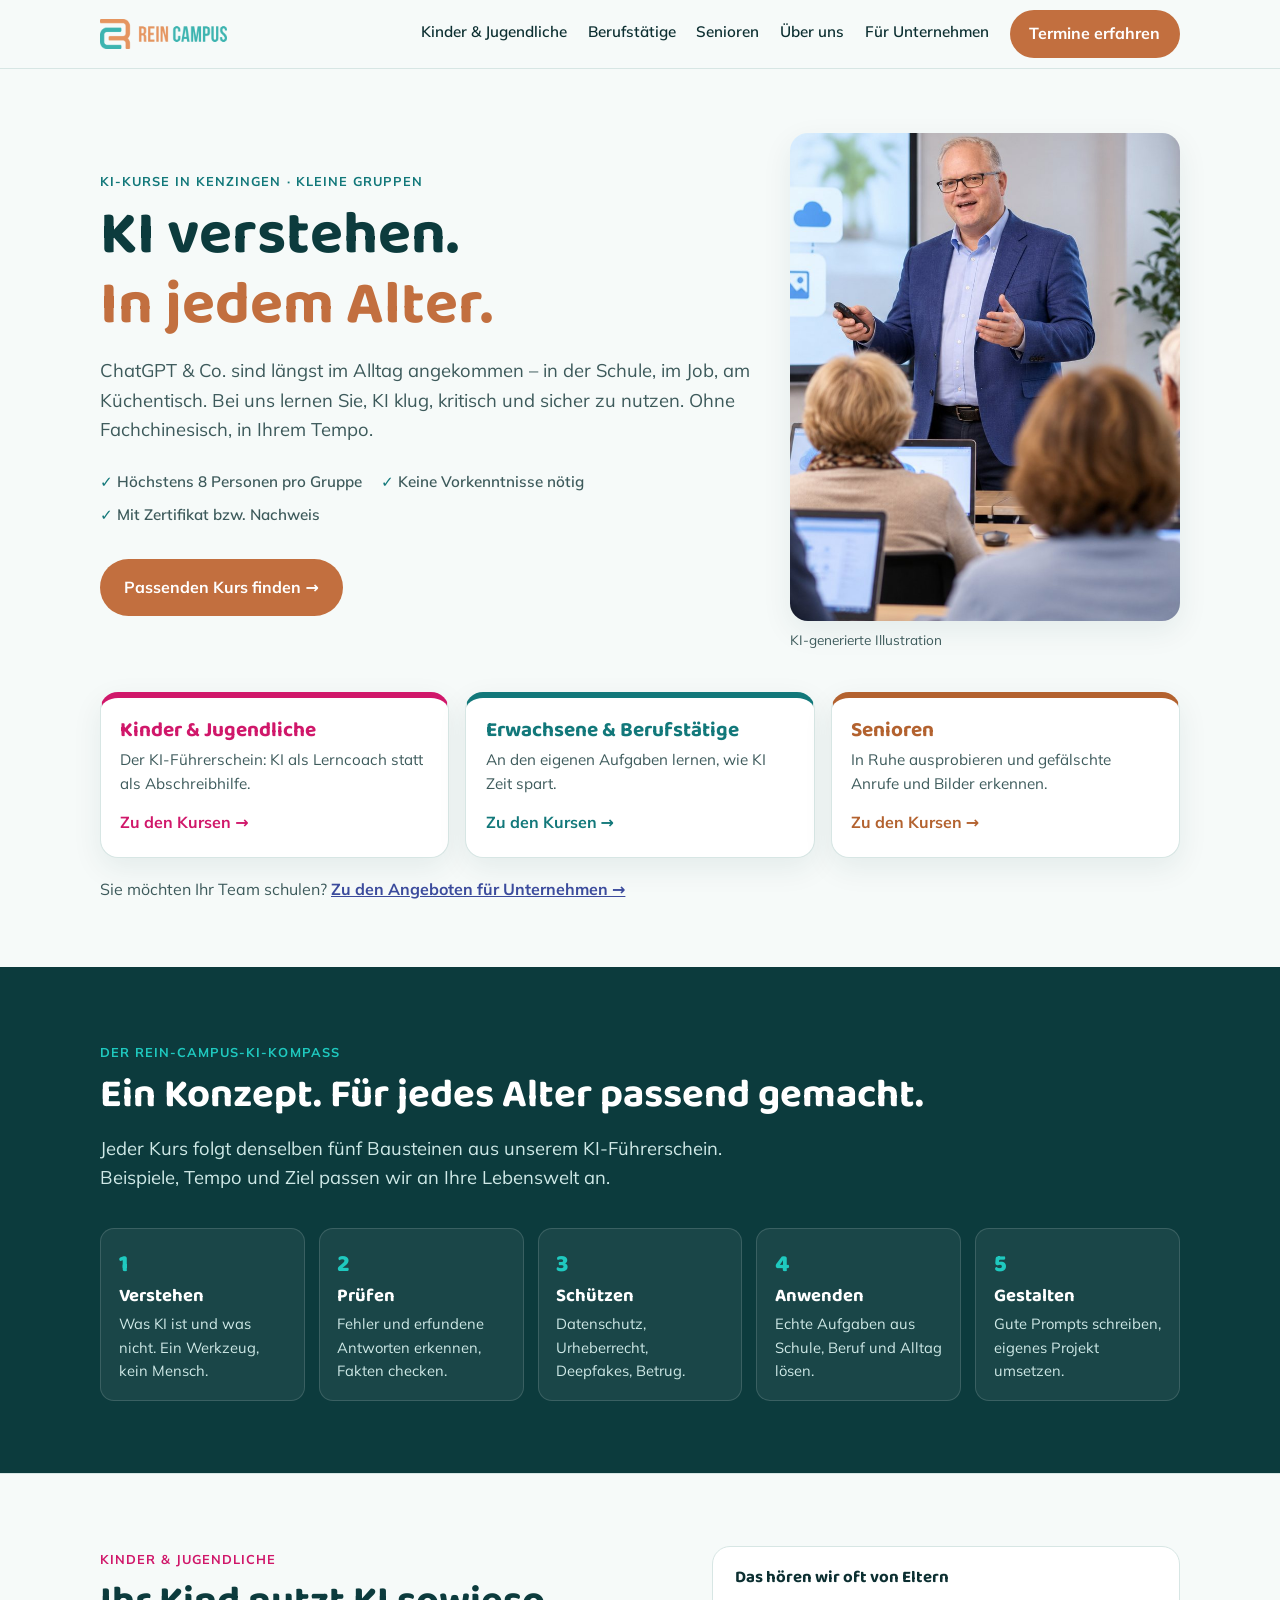
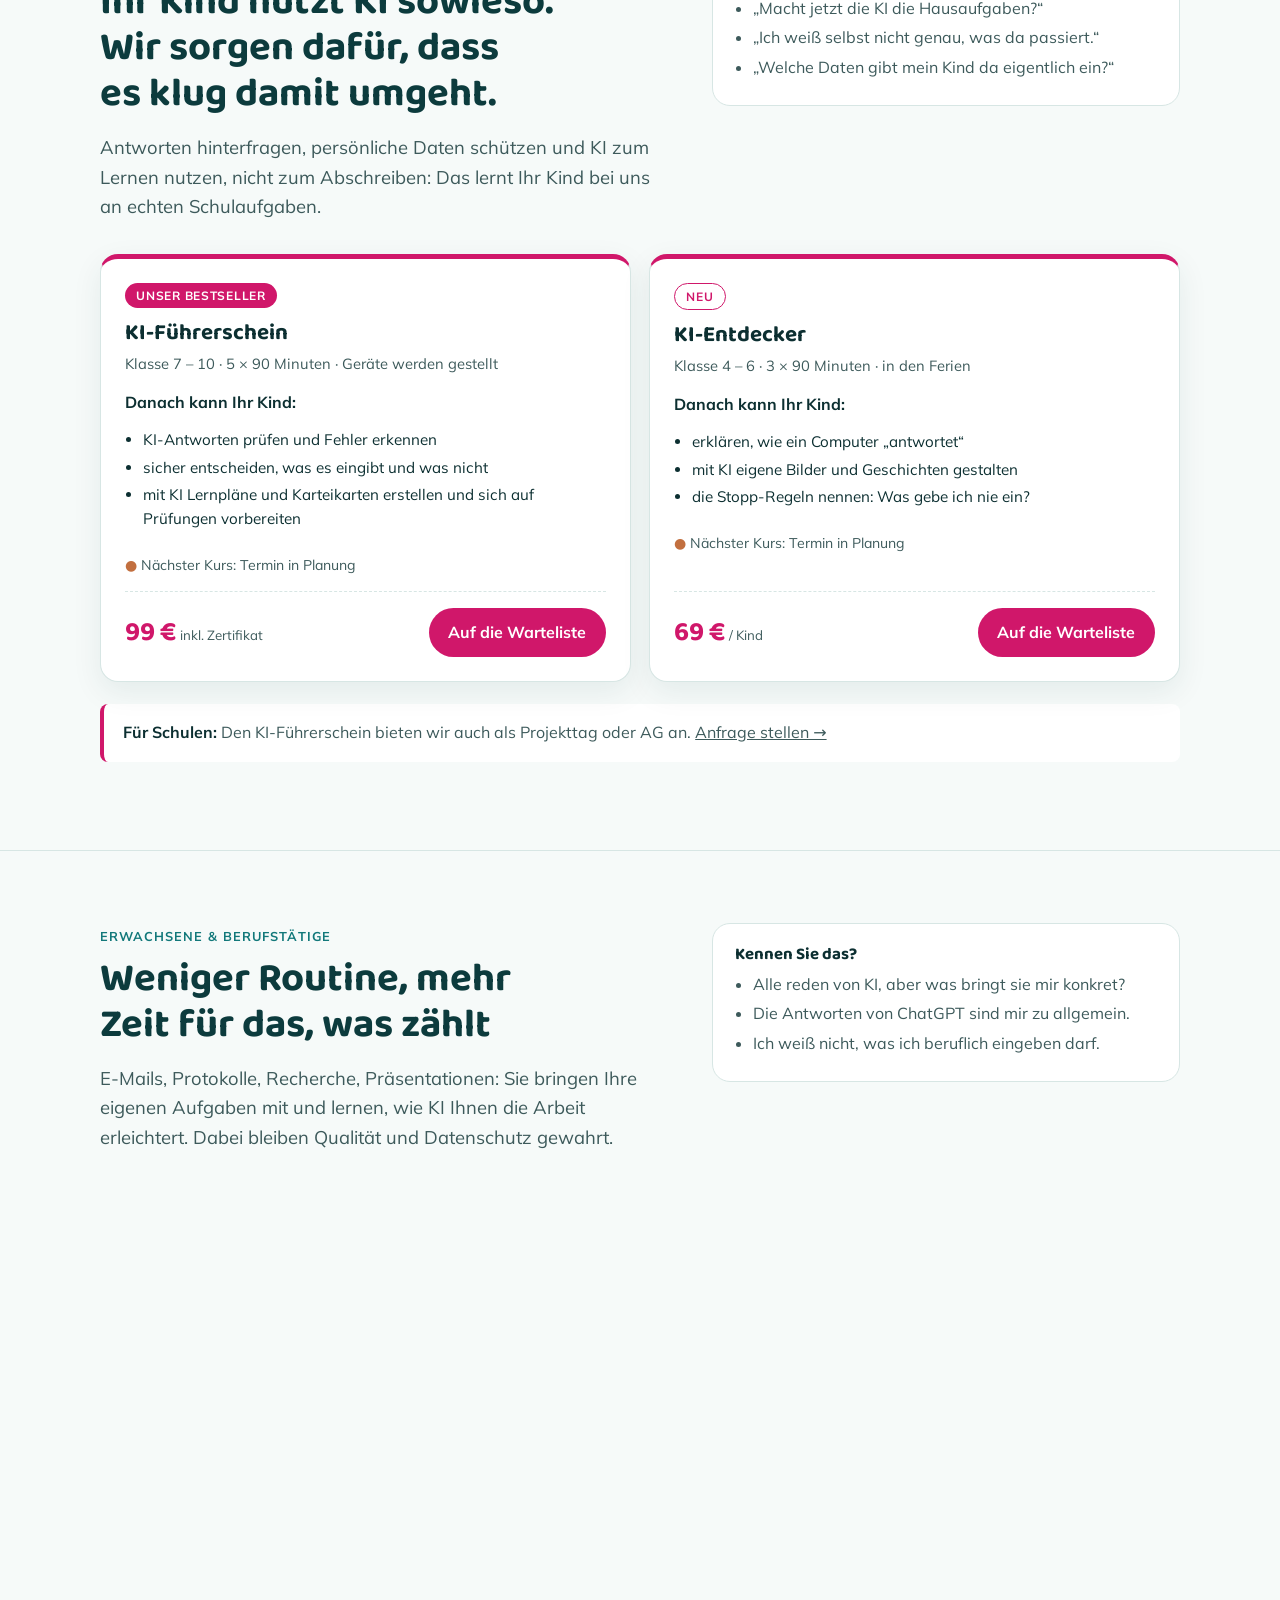
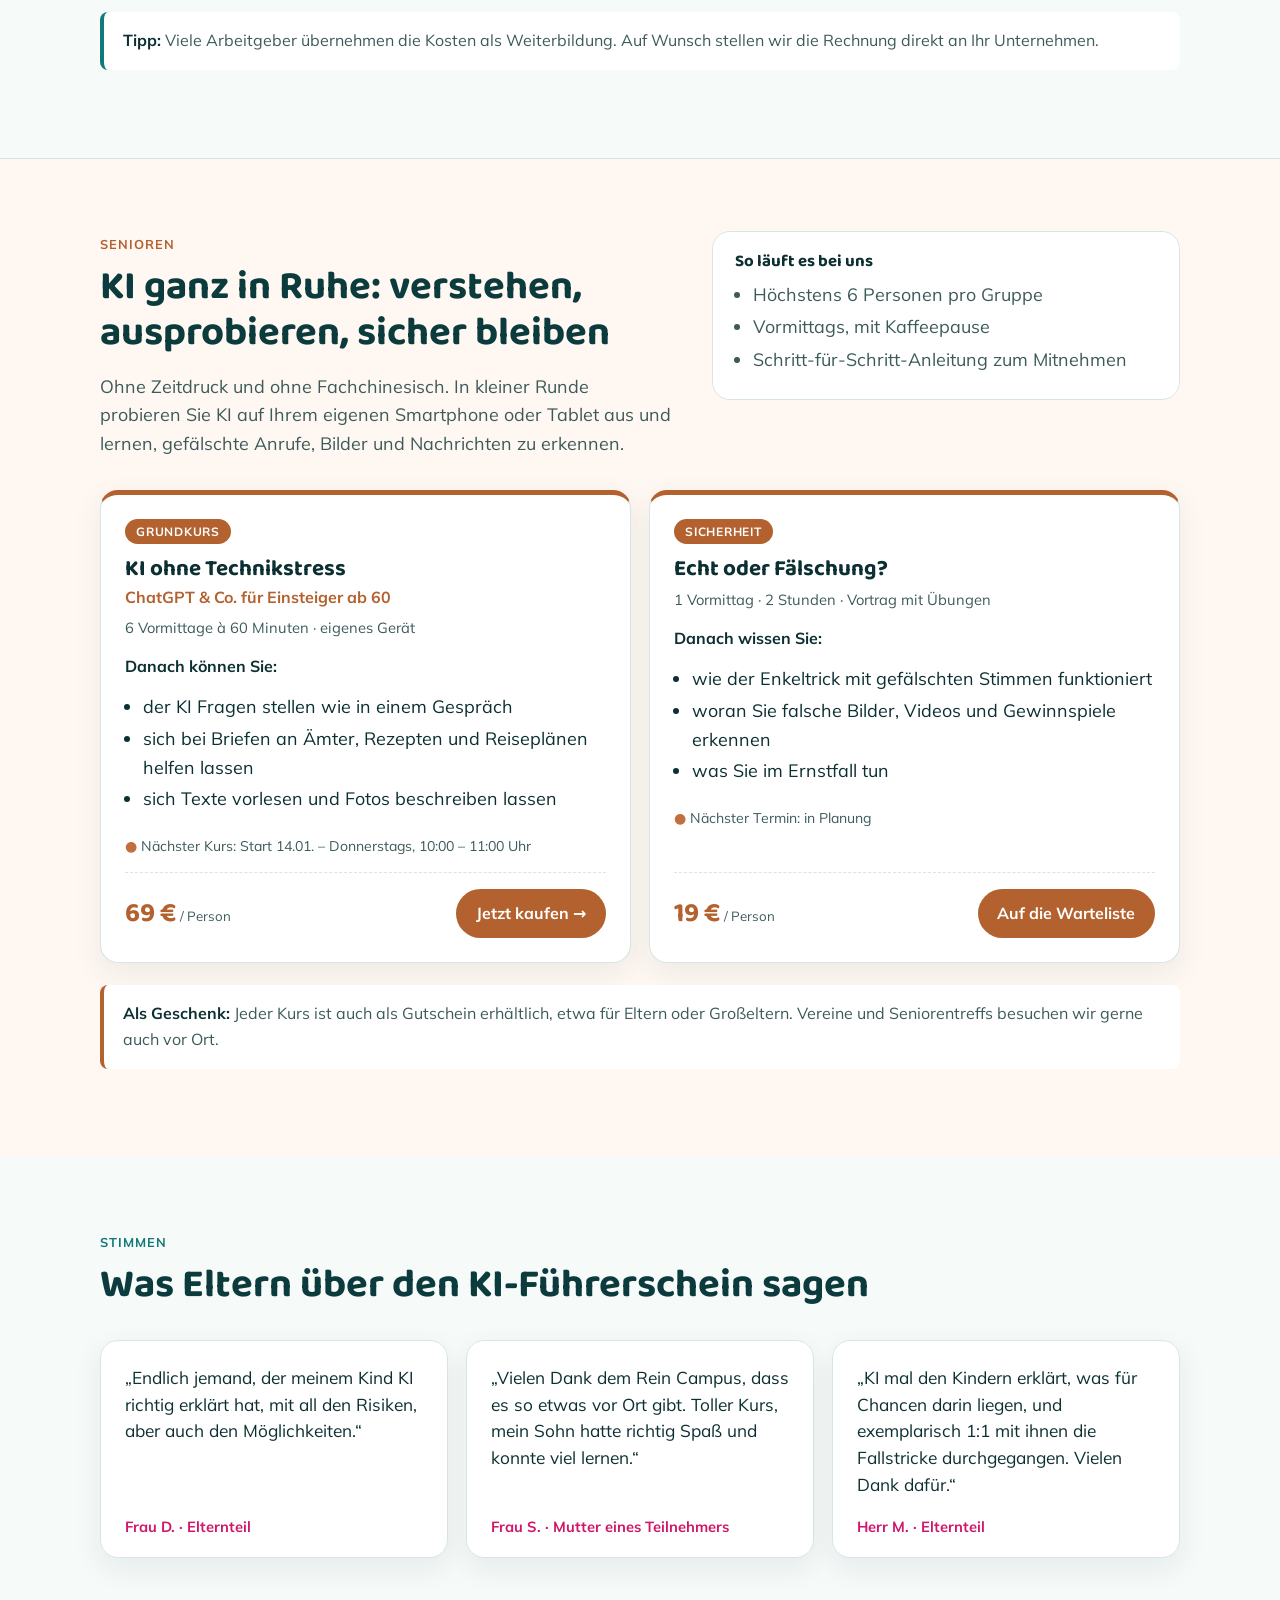
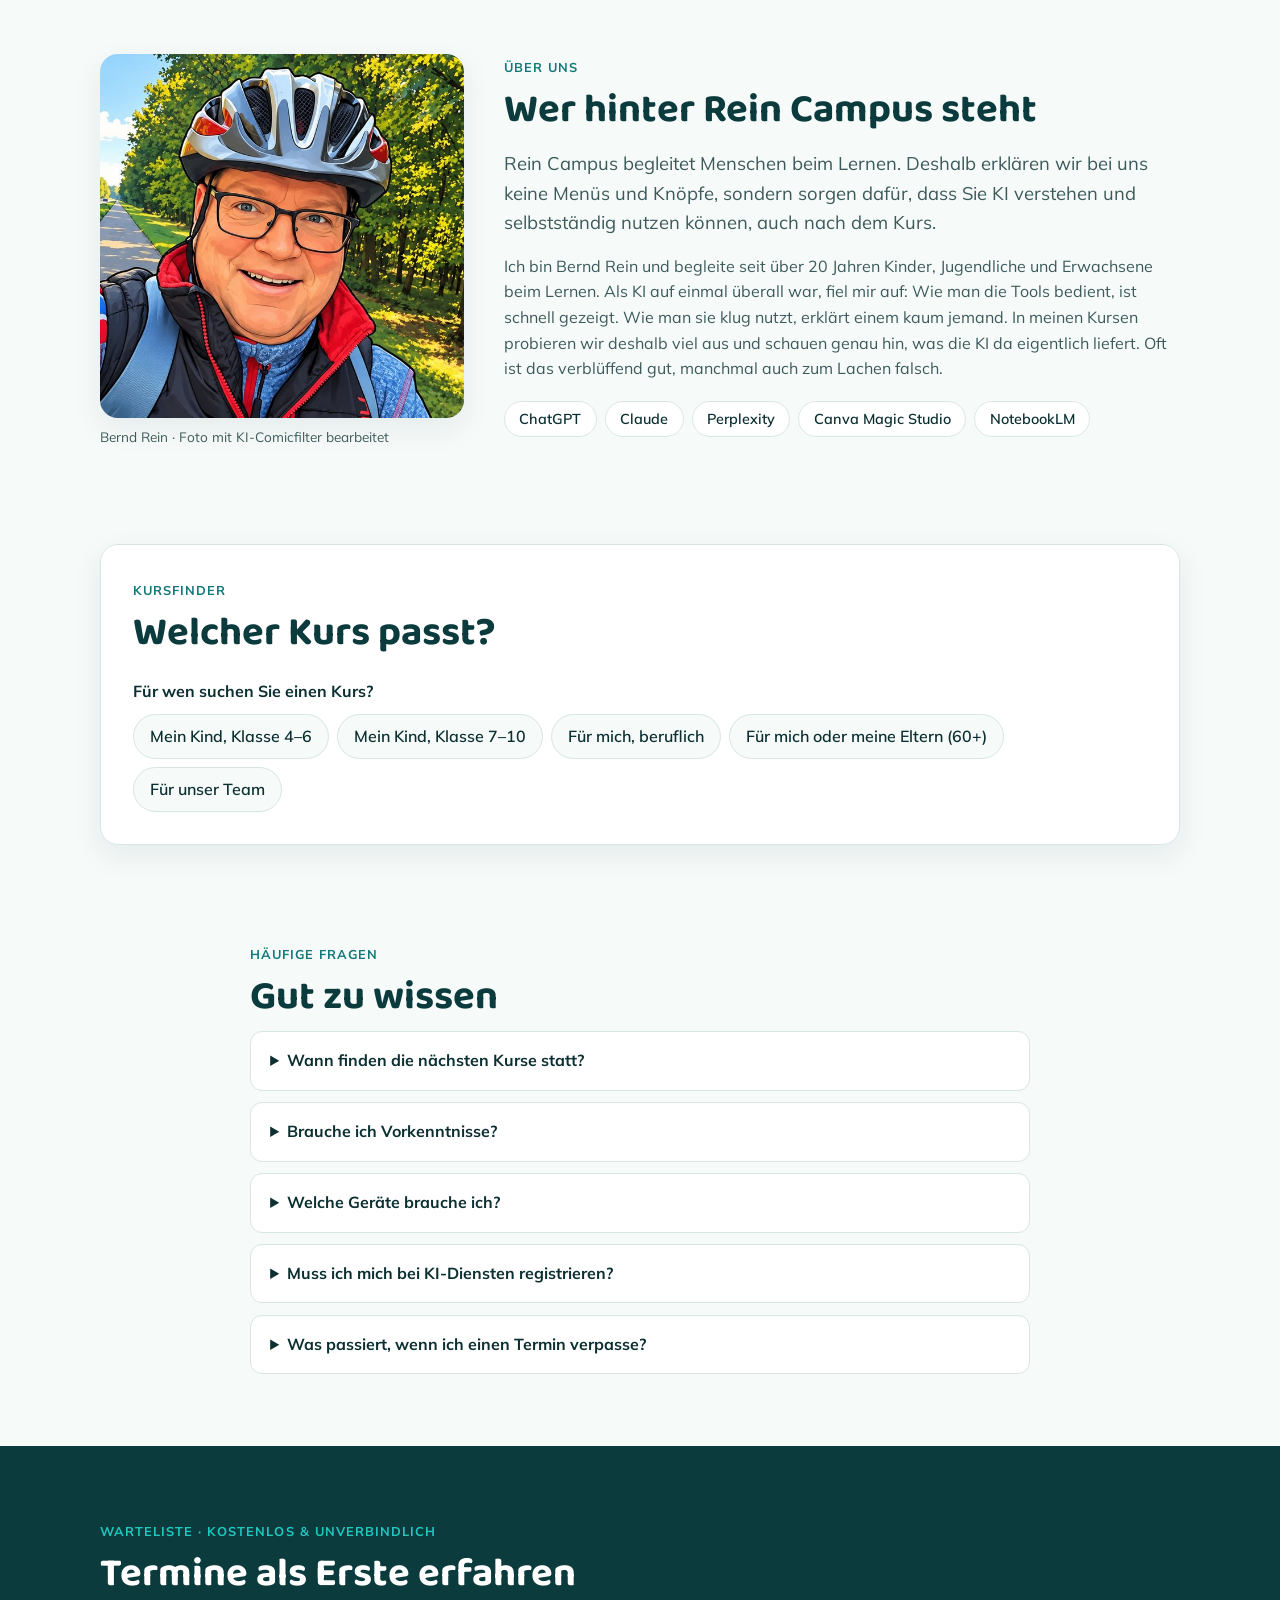
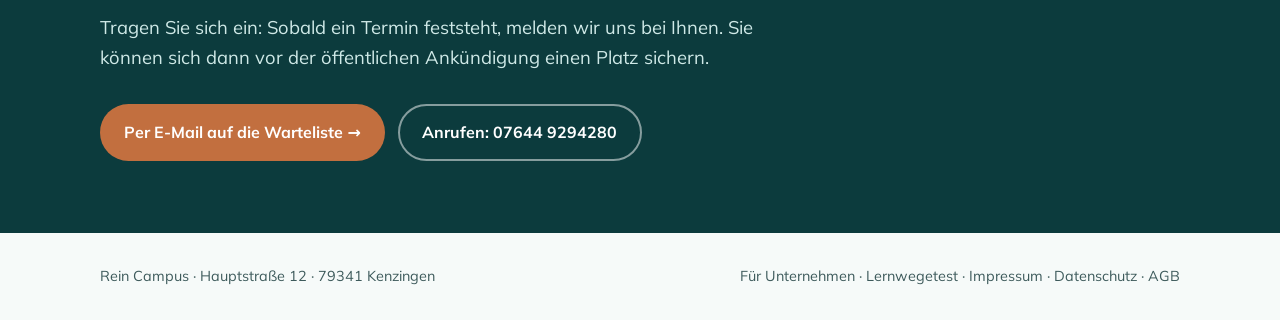
==== commit 58825873: "feat: add last name field to waitlist email template Ask for the last name in the prefilled waitlist" ====
--- a/index.html
+++ b/index.html
@@ -334,7 +334,7 @@
       <h2>Termine als Erste erfahren</h2>
       <p class="lead">Tragen Sie sich ein: Sobald ein Termin feststeht, melden wir uns bei Ihnen. Sie können sich dann vor der öffentlichen Ankündigung einen Platz sichern.</p>
       <div class="btn-row">
-        <a class="btn btn-primary" href="mailto:info@rein-campus.de?subject=Warteliste&amp;body=Guten%20Tag%2C%0A%0Abitte%20setzen%20Sie%20mich%20auf%20die%20Warteliste%20f%C3%BCr%20folgenden%20Kurs%3A%20%0A%0AVorname%3A%20%0AKurs%3A%20">Per E-Mail auf die Warteliste →</a>
+        <a class="btn btn-primary" href="mailto:info@rein-campus.de?subject=Warteliste&amp;body=Guten%20Tag%2C%0A%0Abitte%20setzen%20Sie%20mich%20auf%20die%20Warteliste%20f%C3%BCr%20folgenden%20Kurs%3A%20%0A%0AVorname%3A%20%0ANachname%3A%20%0AKurs%3A%20">Per E-Mail auf die Warteliste →</a>
         <a class="btn btn-ghost" href="tel:+4976449294280">Anrufen: 07644 9294280</a>
       </div>
     </div>
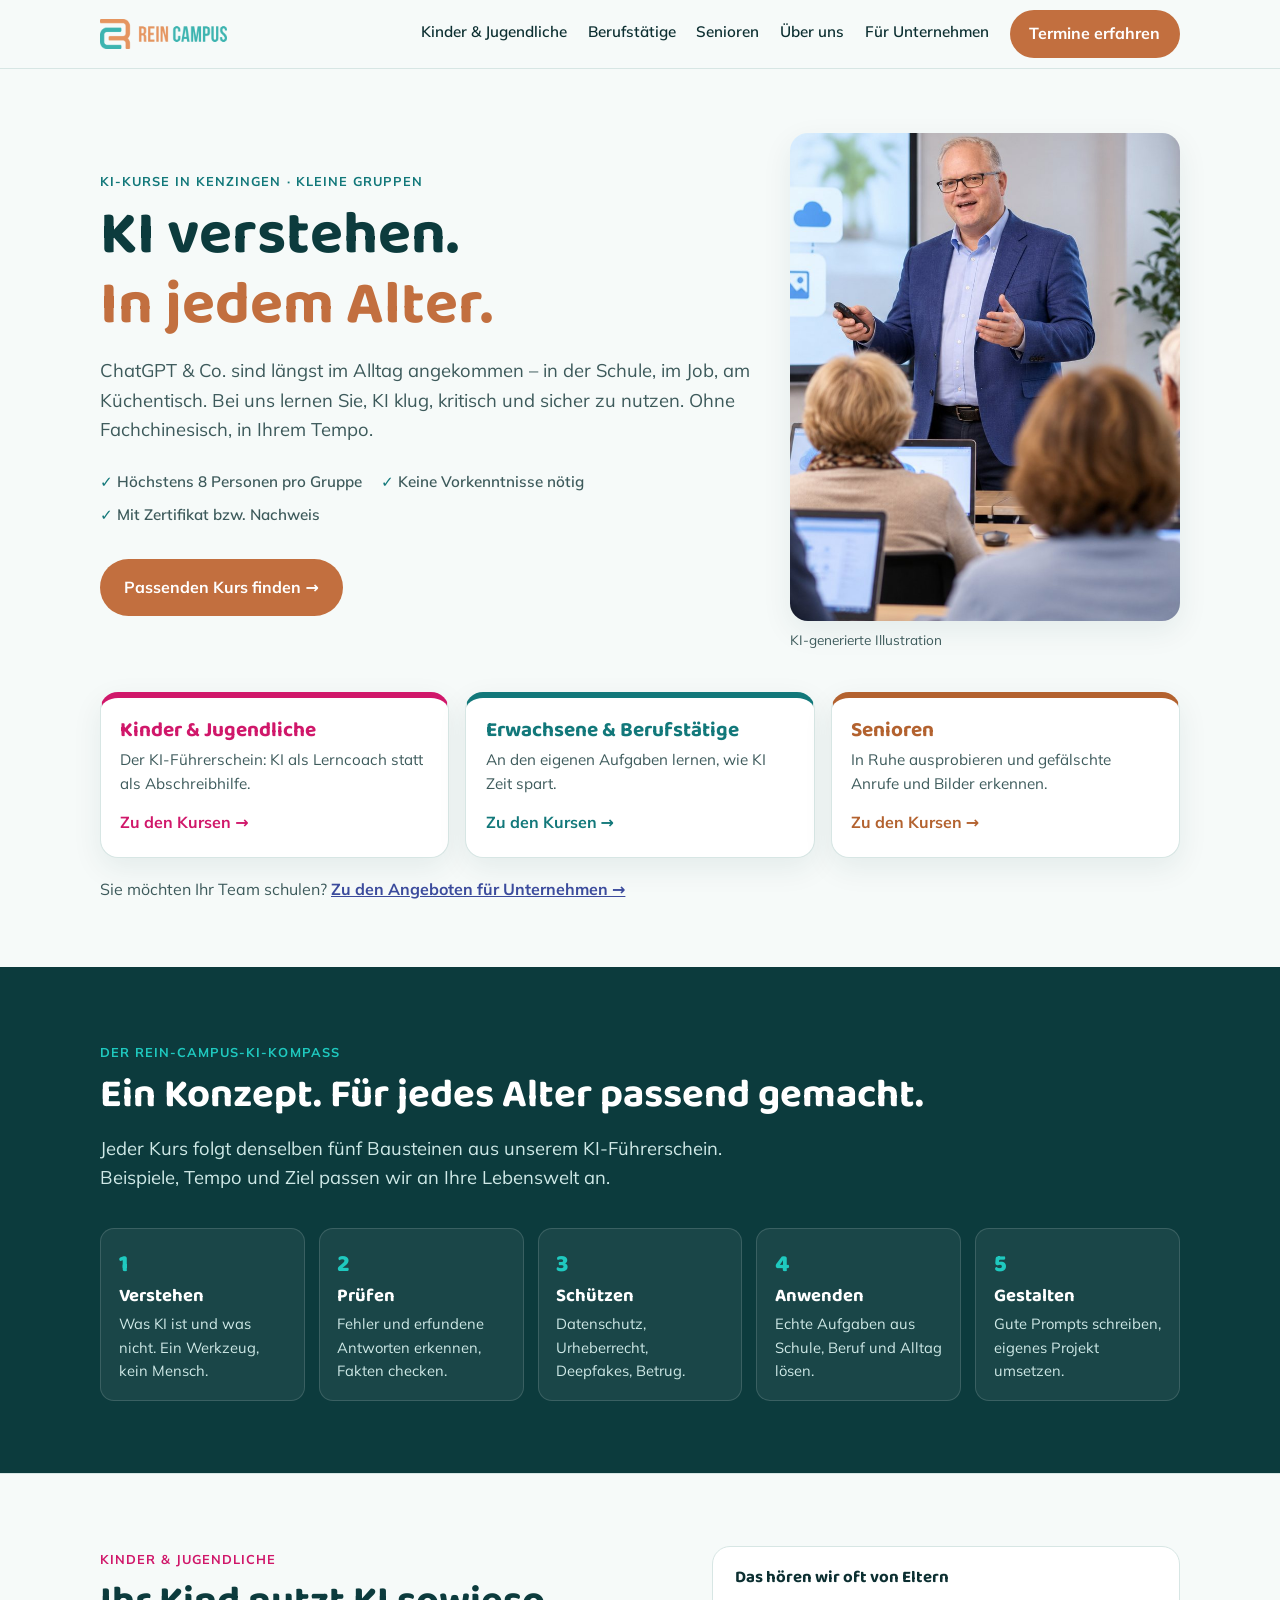
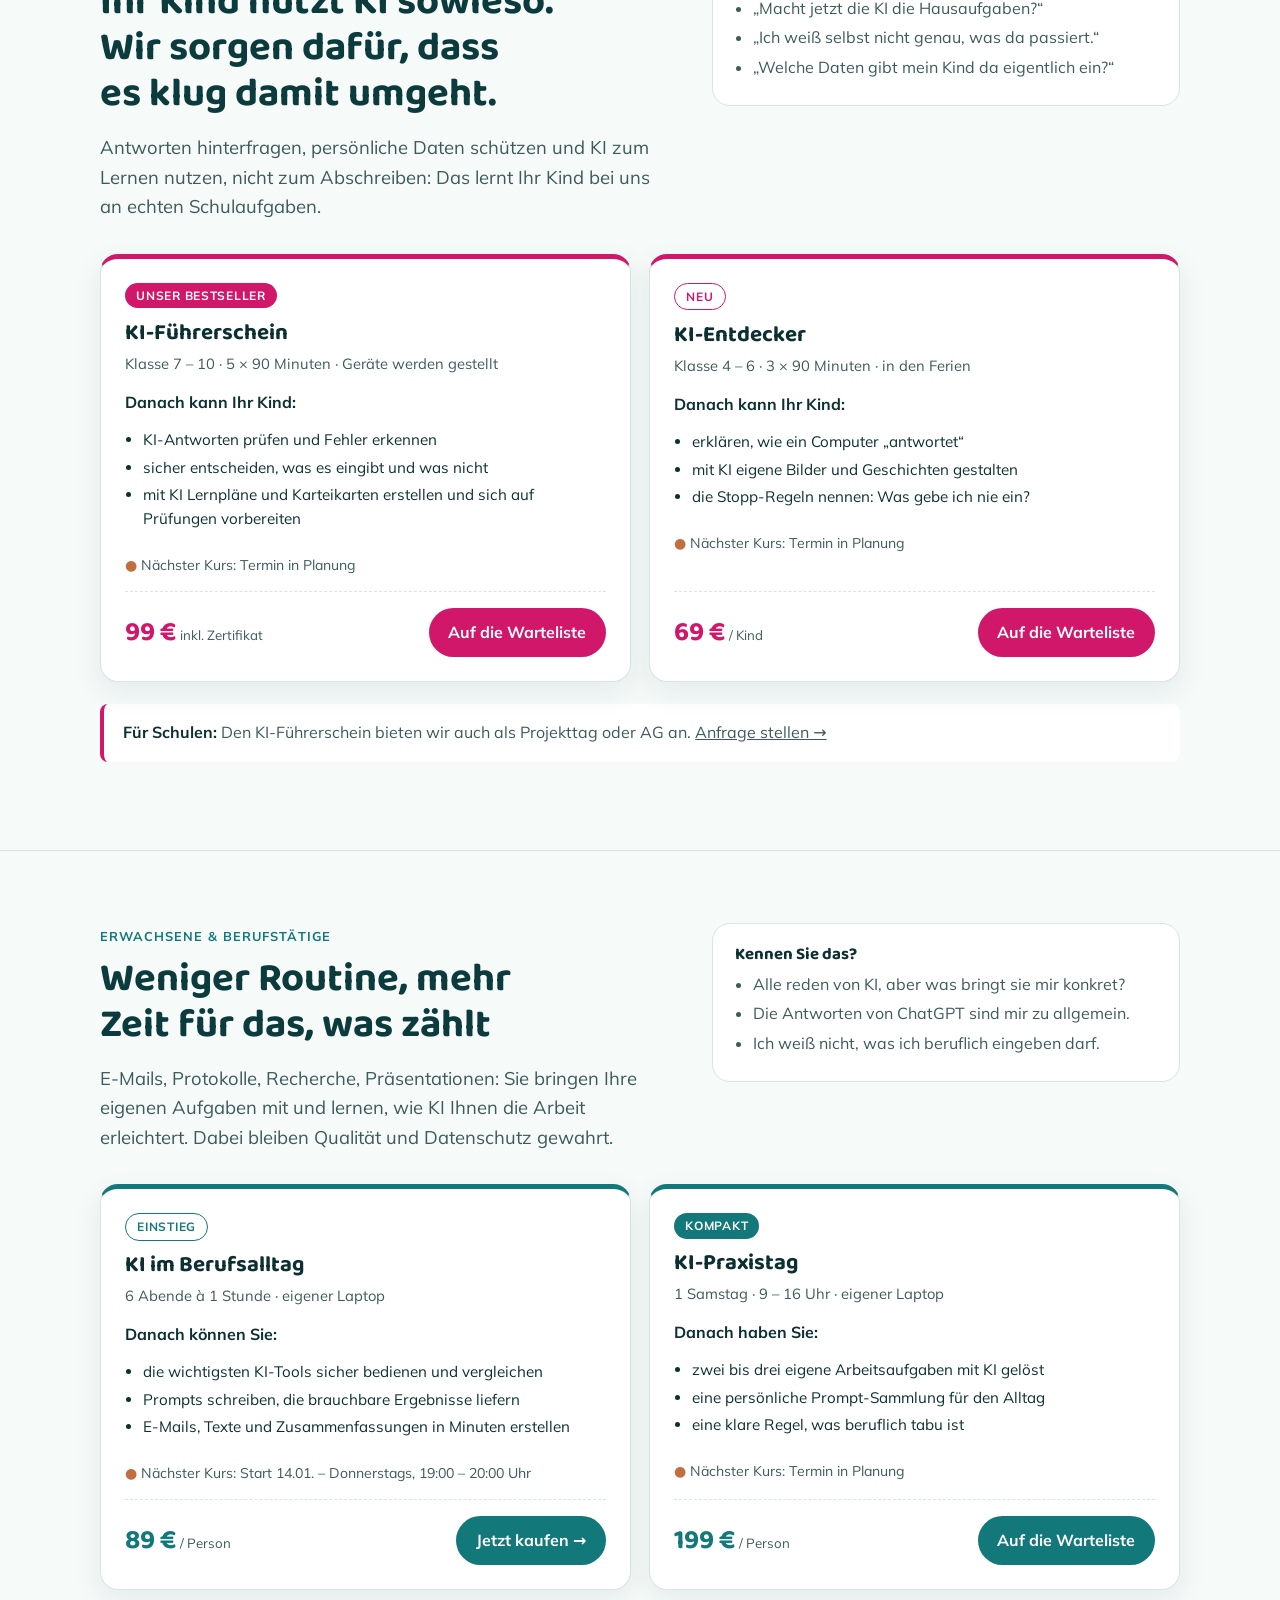
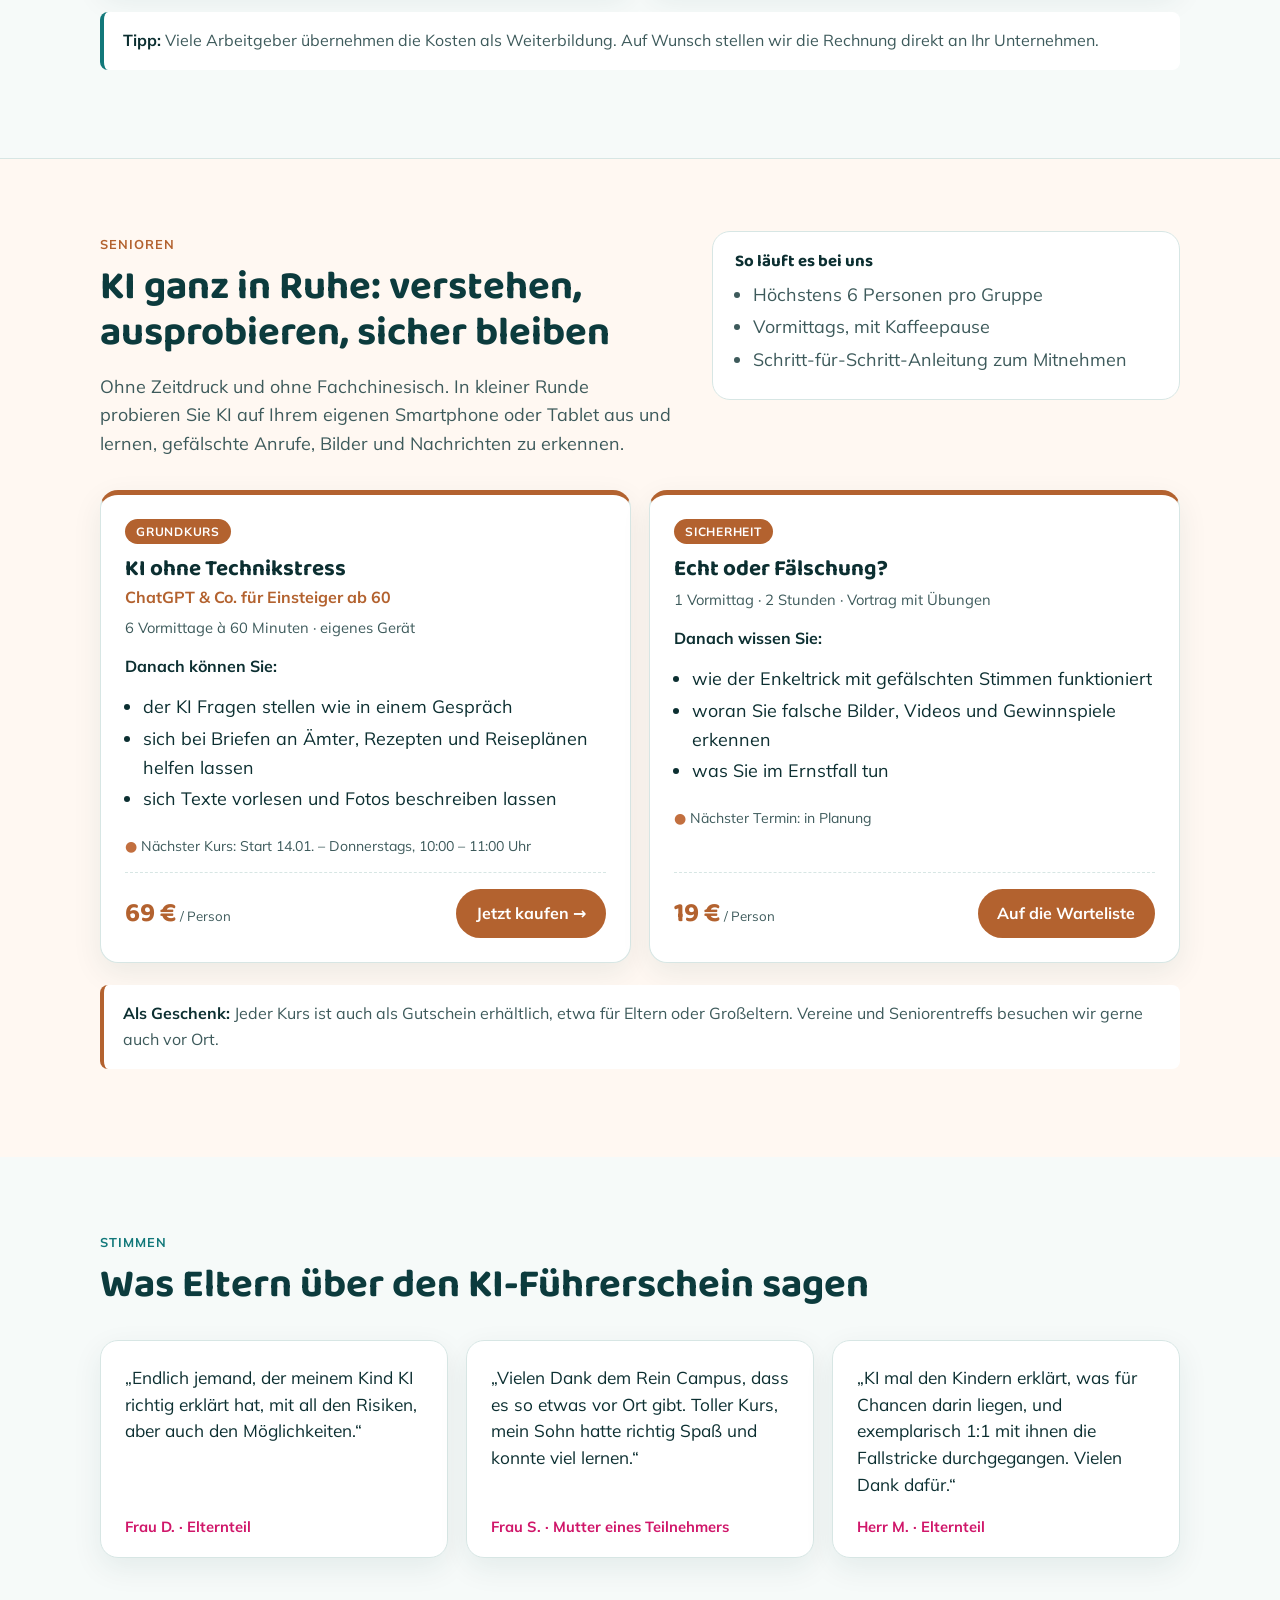
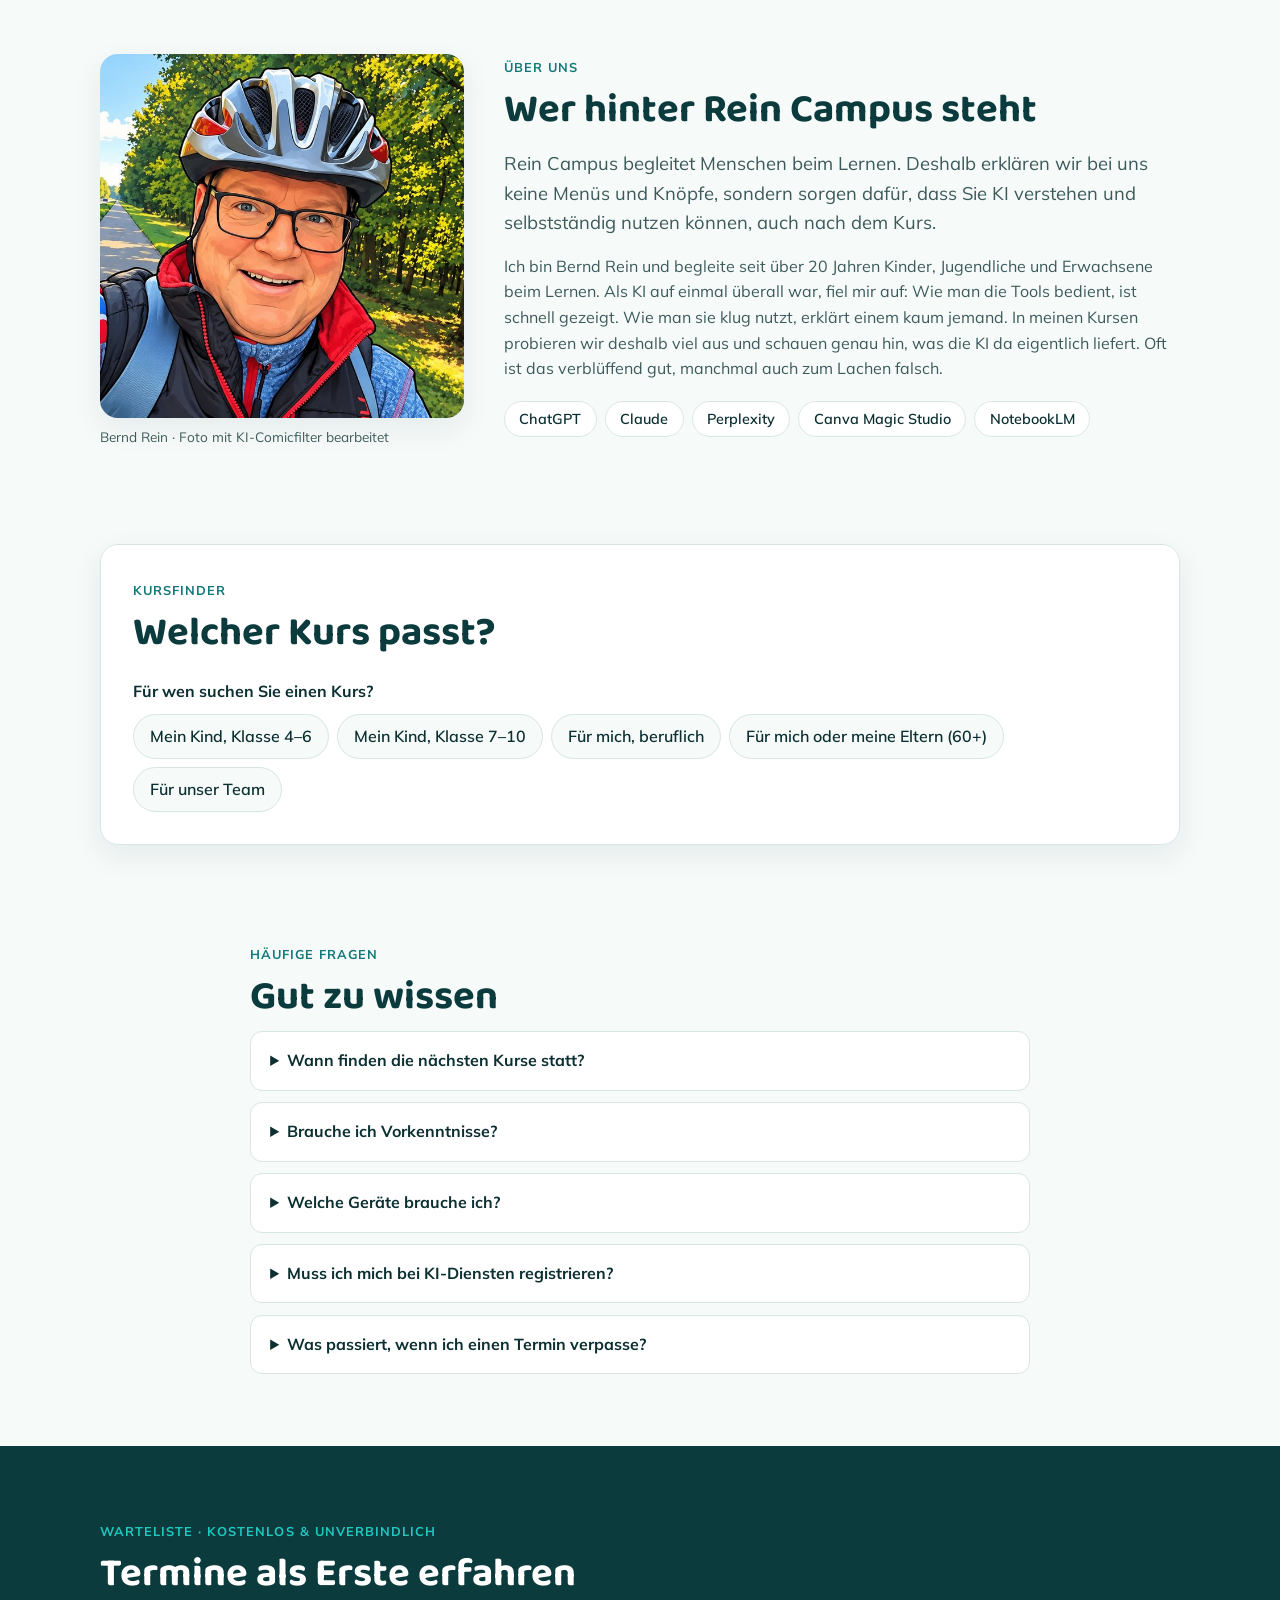
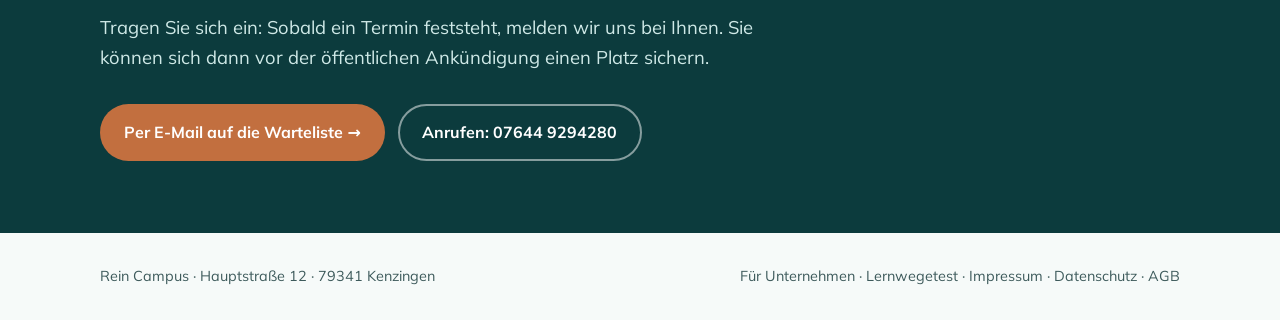
==== commit 03485e1b: "Kurstitel "KI-Starter am Abend" in "KI im Berufsalltag" umbenannt Co-Authored-By: Claude Opus 5.5 <n" ====
--- a/index.html
+++ b/index.html
@@ -166,7 +166,7 @@
       <div class="offers">
         <article class="offer">
           <span class="tag soft">Einstieg</span>
-          <h3>KI-Starter am Abend</h3>
+          <h3>KI im Berufsalltag</h3>
           <p class="meta">6 Abende à 1 Stunde · eigener Laptop</p>
           <p class="outcome">Danach können Sie:</p>
           <ul>
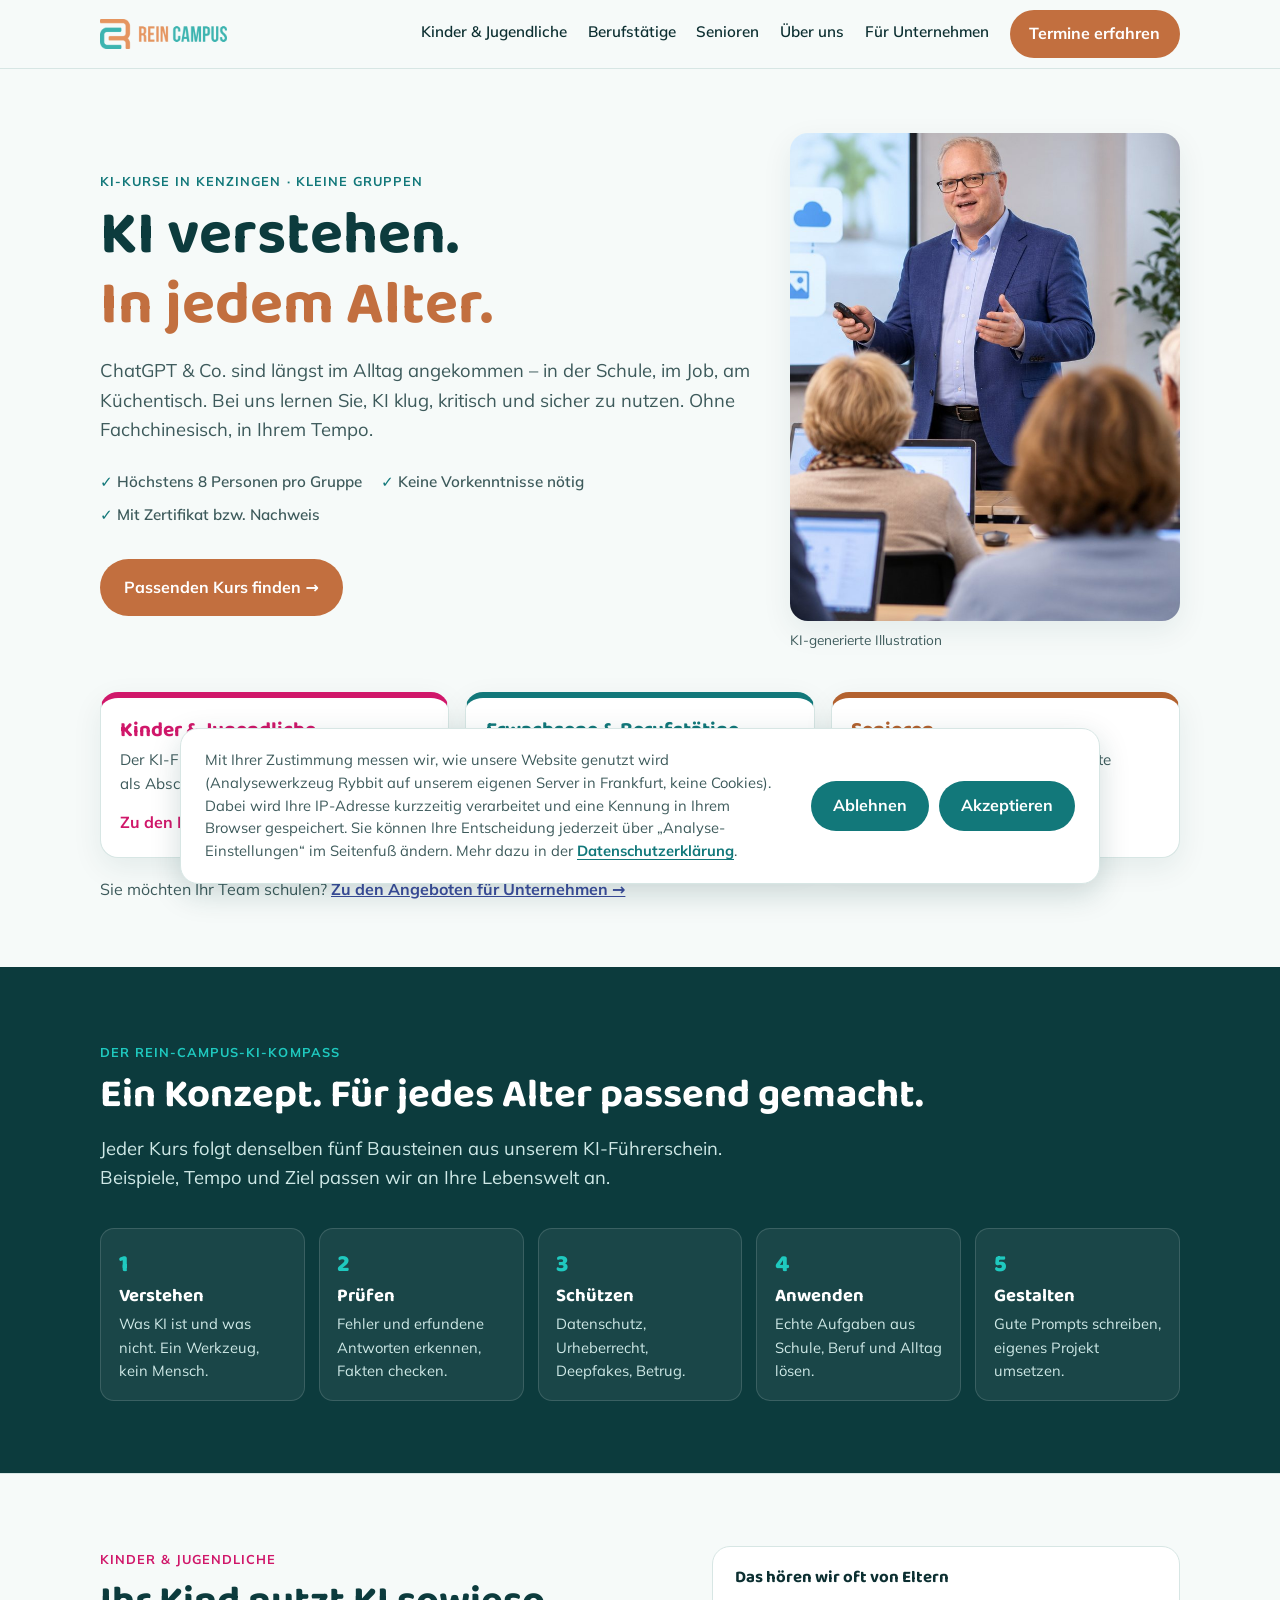
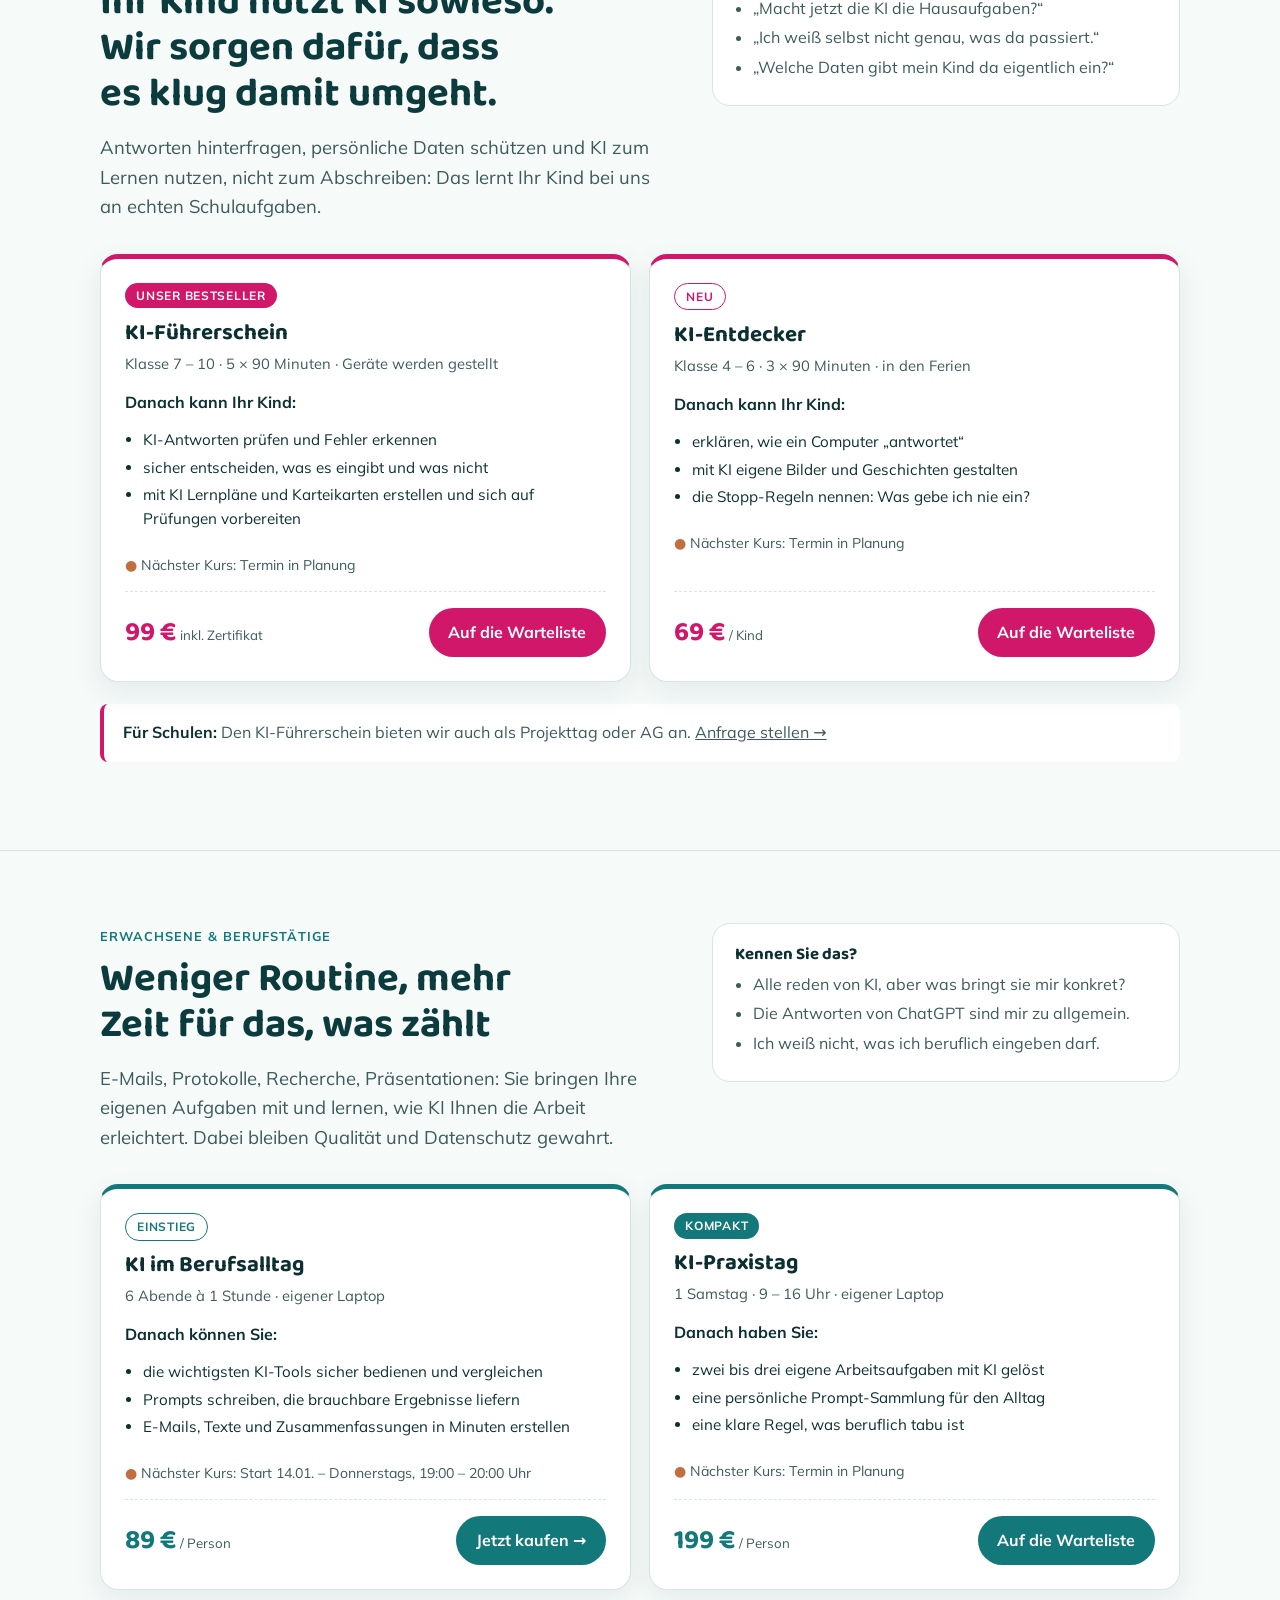
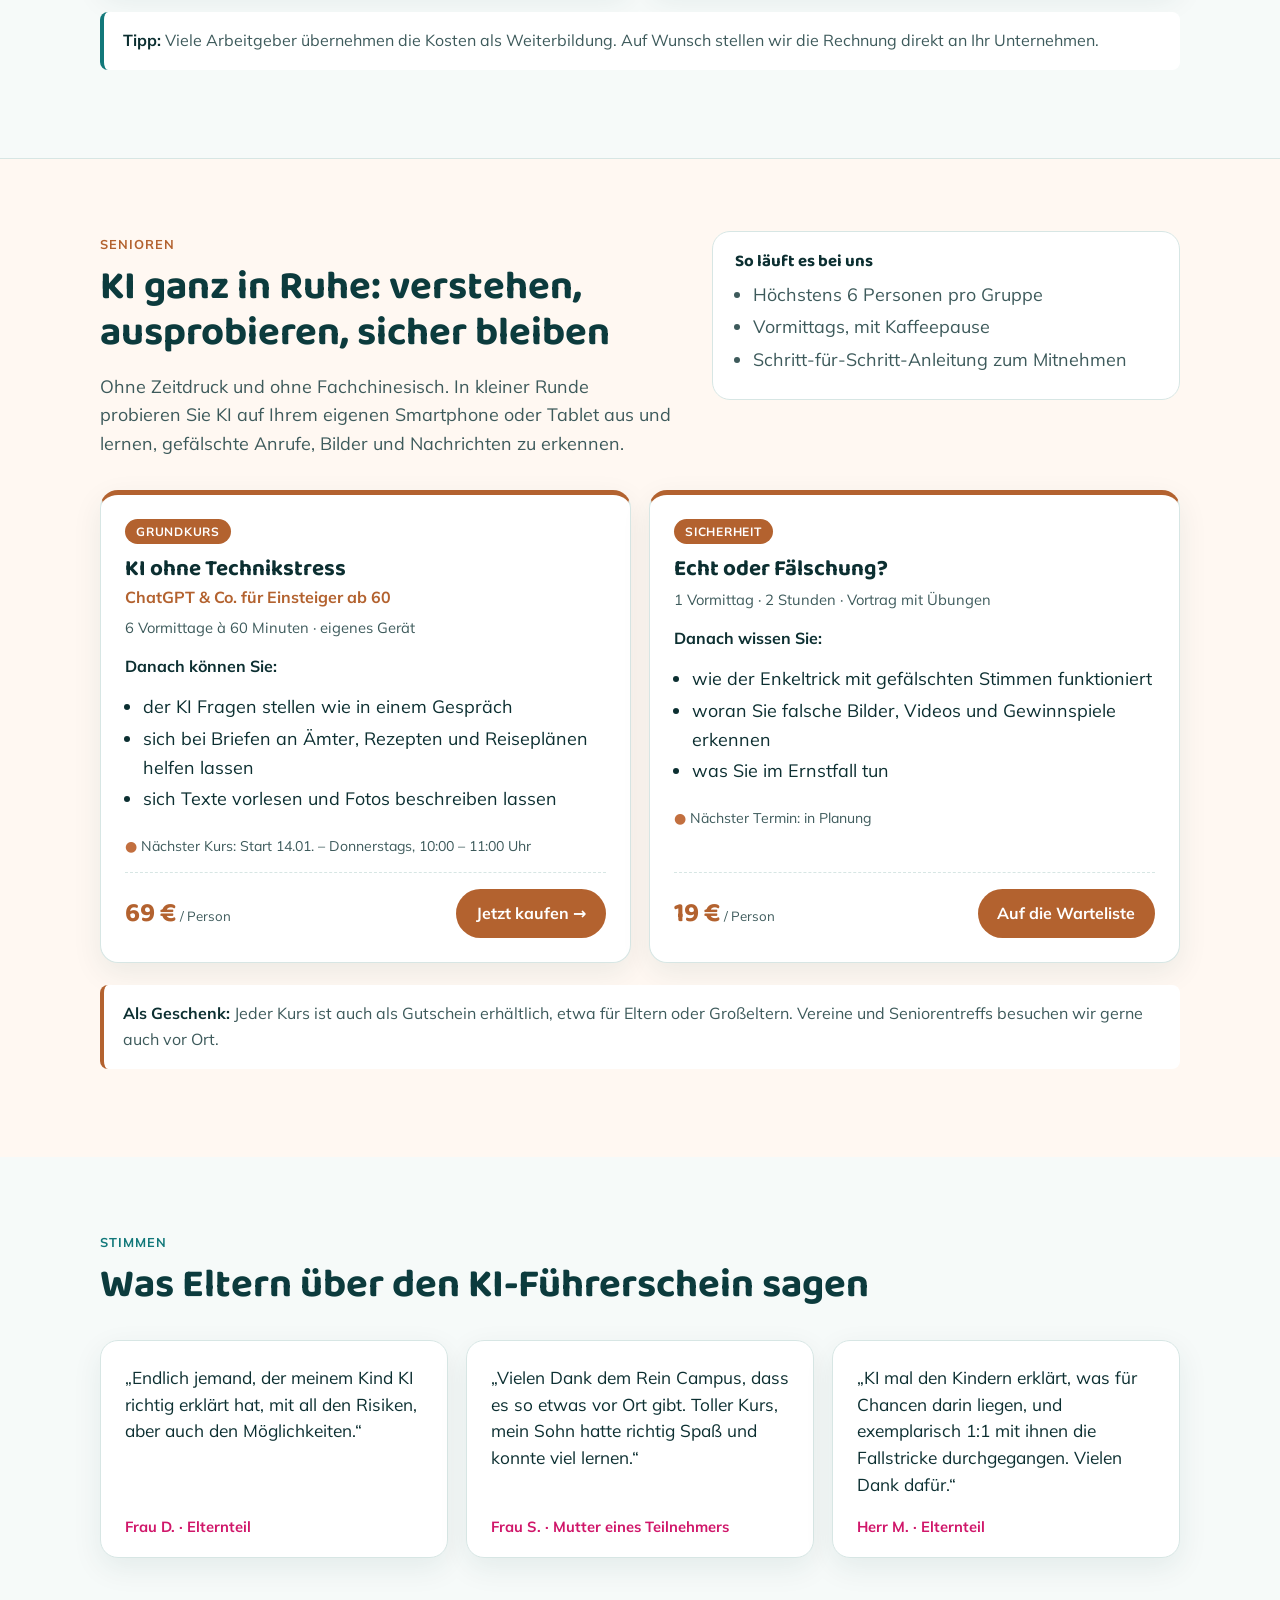
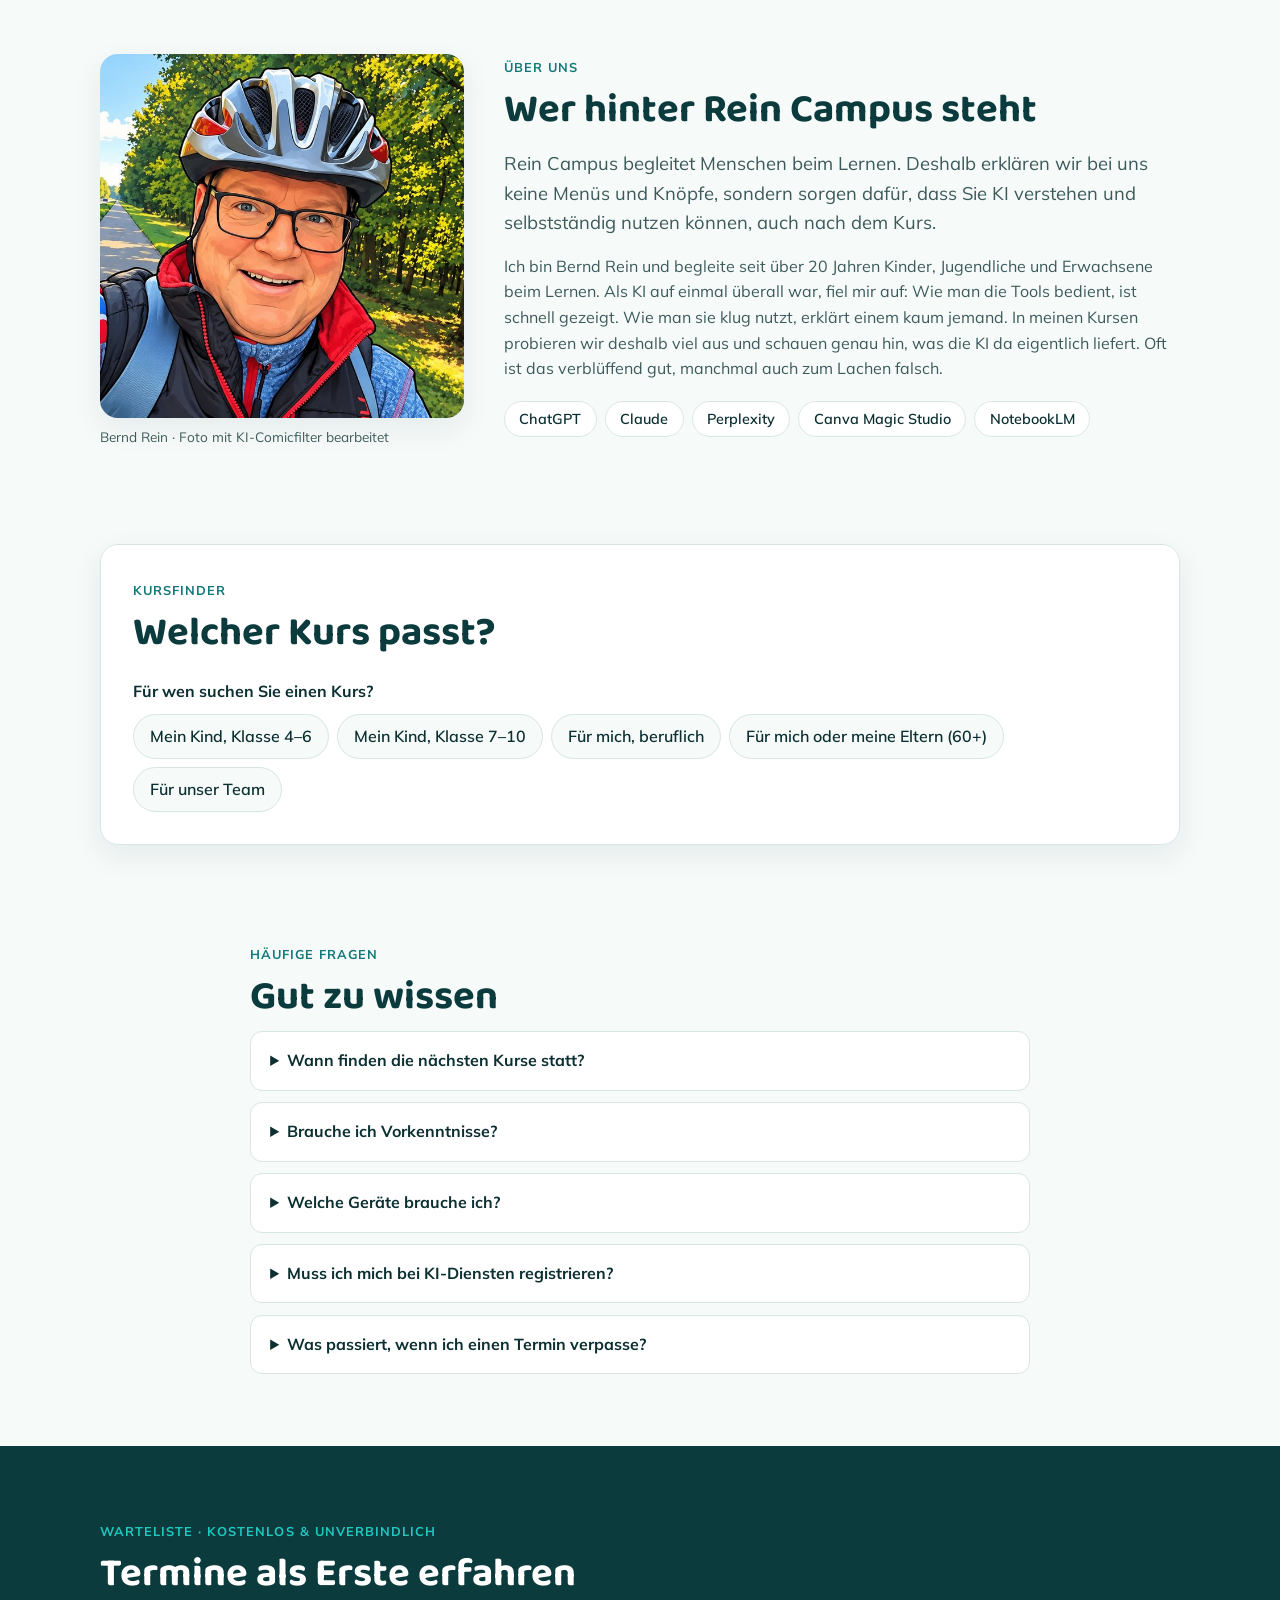
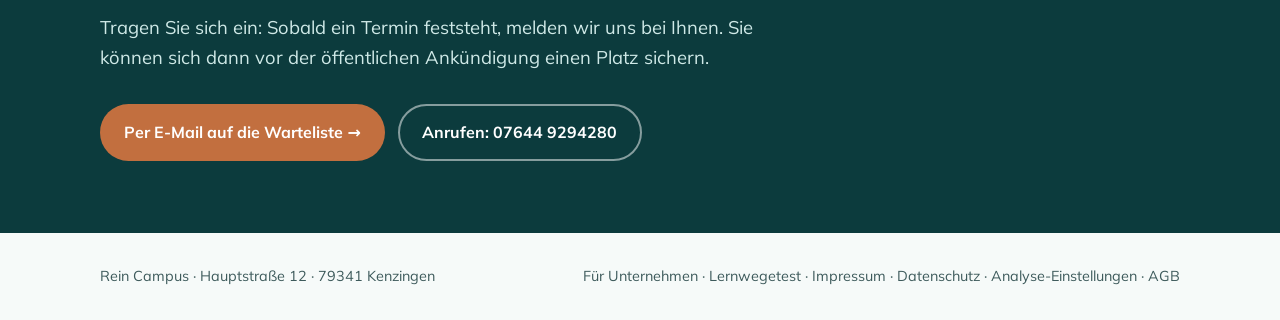
==== commit 1cfe0e54: "feat: add consent-based Rybbit analytics Load the self-hosted Rybbit tracker only after explicit opt" ====
--- a/index.html
+++ b/index.html
@@ -3,7 +3,7 @@
 <head>
 <meta charset="UTF-8">
 <meta name="viewport" content="width=device-width, initial-scale=1.0">
-<meta http-equiv="Content-Security-Policy" content="default-src 'self'; script-src 'self'; style-src 'self' 'unsafe-inline'; img-src 'self' data:; font-src 'self'; connect-src 'self'; form-action 'self'; base-uri 'self'; object-src 'none'">
+<meta http-equiv="Content-Security-Policy" content="default-src 'self'; script-src 'self' https://tracking.rein-campus.de; style-src 'self' 'unsafe-inline'; img-src 'self' data:; font-src 'self'; connect-src 'self' https://tracking.rein-campus.de; form-action 'self'; base-uri 'self'; object-src 'none'">
 <meta name="referrer" content="strict-origin-when-cross-origin">
 <link rel="icon" type="image/x-icon" href="assets/favicon.ico">
 <title>KI-Kurse für jedes Alter | Rein Campus Kenzingen</title>
@@ -16,6 +16,7 @@
 <link rel="stylesheet" href="css/ki-kurse.css">
 <link rel="stylesheet" href="css/kurse-page.css">
 <link rel="stylesheet" href="css/effects.css">
+<link rel="stylesheet" href="css/consent.css">
 </head>
 <body>
 
@@ -344,10 +345,11 @@
 <footer>
   <div class="wrap">
     <span>Rein Campus · Hauptstraße 12 · 79341 Kenzingen</span>
-    <span><a href="pages/firmen.html">Für Unternehmen</a> · <a href="pages/lernwegetest.html" target="_blank" rel="noopener">Lernwegetest</a> · <a href="legal/impressum.html">Impressum</a> · <a href="legal/datenschutz.html">Datenschutz</a> · <a href="legal/agb.html">AGB</a></span>
+    <span><a href="pages/firmen.html">Für Unternehmen</a> · <a href="pages/lernwegetest.html" target="_blank" rel="noopener">Lernwegetest</a> · <a href="legal/impressum.html">Impressum</a> · <a href="legal/datenschutz.html">Datenschutz</a> · <button type="button" class="js-analytics-settings">Analyse-Einstellungen</button> · <a href="legal/agb.html">AGB</a></span>
   </div>
 </footer>
 
 <script type="module" src="js/index-page.js"></script>
+<script src="js/analytics-consent.js"></script>
 </body>
 </html>
--- a/css/ki-kurse.css
+++ b/css/ki-kurse.css
@@ -66,6 +66,11 @@
 .nav-links a:not(.btn):hover{color:var(--teal);}
 .nav-links .btn{padding:.55rem 1.1rem;}
 @media (max-width:900px){ .nav-links a:not(.btn){display:none;} }
+/* Mid widths (901–1000px): compact links and CTA so the pill never wraps or dominates the header */
+@media (min-width:901px) and (max-width:1000px){
+  .nav-links{gap:.9rem; font-size:.9rem;}
+  .nav-links .btn{padding:.45rem .95rem; font-size:.9rem; white-space:nowrap;}
+}
 
 /* Hero */
 .hero{padding:64px 0 48px;}
--- a/css/consent.css
+++ b/css/consent.css
@@ -0,0 +1,102 @@
+/* Analytics consent banner (js/analytics-consent.js). Self-contained: also used on pages without ki-kurse.css. */
+.consent-banner {
+  position: fixed;
+  left: 16px;
+  right: 16px;
+  bottom: 16px;
+  z-index: 1000;
+  display: flex;
+  flex-wrap: wrap;
+  align-items: center;
+  gap: 14px 24px;
+  max-width: 920px;
+  max-height: calc(100vh - 32px);
+  overflow-y: auto;
+  margin: 0 auto;
+  padding: 20px 24px;
+  border: 1px solid #d7e6e4;
+  border-radius: 18px;
+  background: #ffffff;
+  box-shadow: 0 10px 30px rgba(12,59,61,.18);
+  color: #0c2f31;
+}
+
+.consent-banner[hidden] {
+  display: none;
+}
+
+.consent-banner-text {
+  flex: 1 1 320px;
+  margin: 0;
+  color: #3d5a5b;
+  font-size: 0.92rem;
+  line-height: 1.55;
+}
+
+.consent-banner-text a {
+  color: #12787a;
+  font-weight: 700;
+  text-decoration: underline;
+  text-underline-offset: 3px;
+}
+
+.consent-banner-status {
+  flex: 1 1 100%;
+  margin: 0;
+  color: #0c2f31;
+  font-size: 0.85rem;
+  font-weight: 700;
+}
+
+.consent-banner-actions {
+  display: flex;
+  flex-wrap: wrap;
+  gap: 10px;
+}
+
+.consent-banner-actions button {
+  flex: 1 1 auto;
+  padding: 12px 22px;
+  border: 0;
+  border-radius: 999px;
+  background: #12787a;
+  color: #ffffff;
+  font: inherit;
+  font-weight: 700;
+  cursor: pointer;
+}
+
+.consent-banner-actions button:hover {
+  background: #0c3b3d;
+}
+
+@media (max-width: 480px) {
+  .consent-banner {
+    left: 8px;
+    right: 8px;
+    bottom: 8px;
+    max-height: calc(100vh - 16px);
+    padding: 16px;
+  }
+}
+
+/* Footer button "Analyse-Einstellungen", styled like the footer links. */
+footer button.js-analytics-settings {
+  font: inherit;
+  color: inherit;
+  background: linear-gradient(currentColor, currentColor) 0 100% / 0 1px no-repeat;
+  border: 0;
+  padding: 0;
+  cursor: pointer;
+  transition: color .2s, background-size .25s;
+}
+
+footer button.js-analytics-settings:hover {
+  color: #c26f3f;
+  background-size: 100% 1px;
+}
+
+footer button.js-analytics-settings:focus-visible {
+  outline: 2px solid #1fc9bf;
+  outline-offset: 3px;
+}
